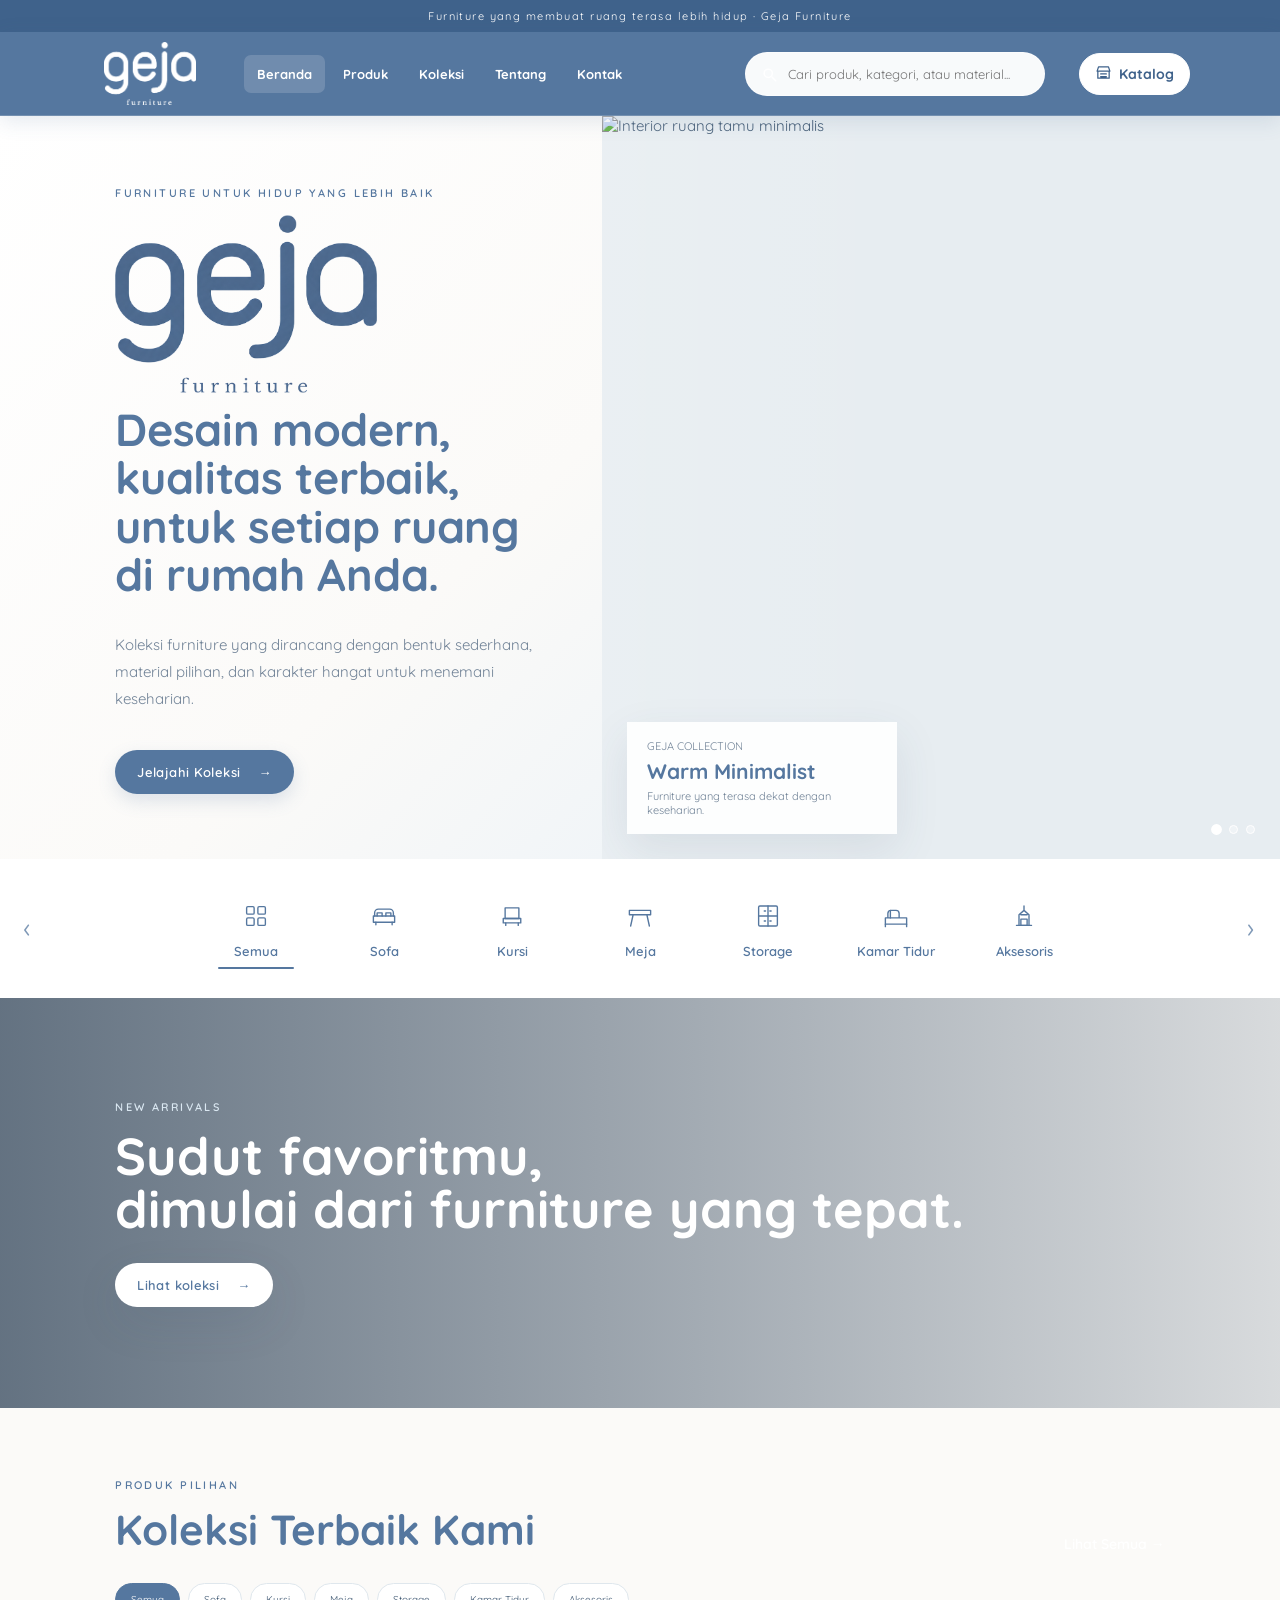
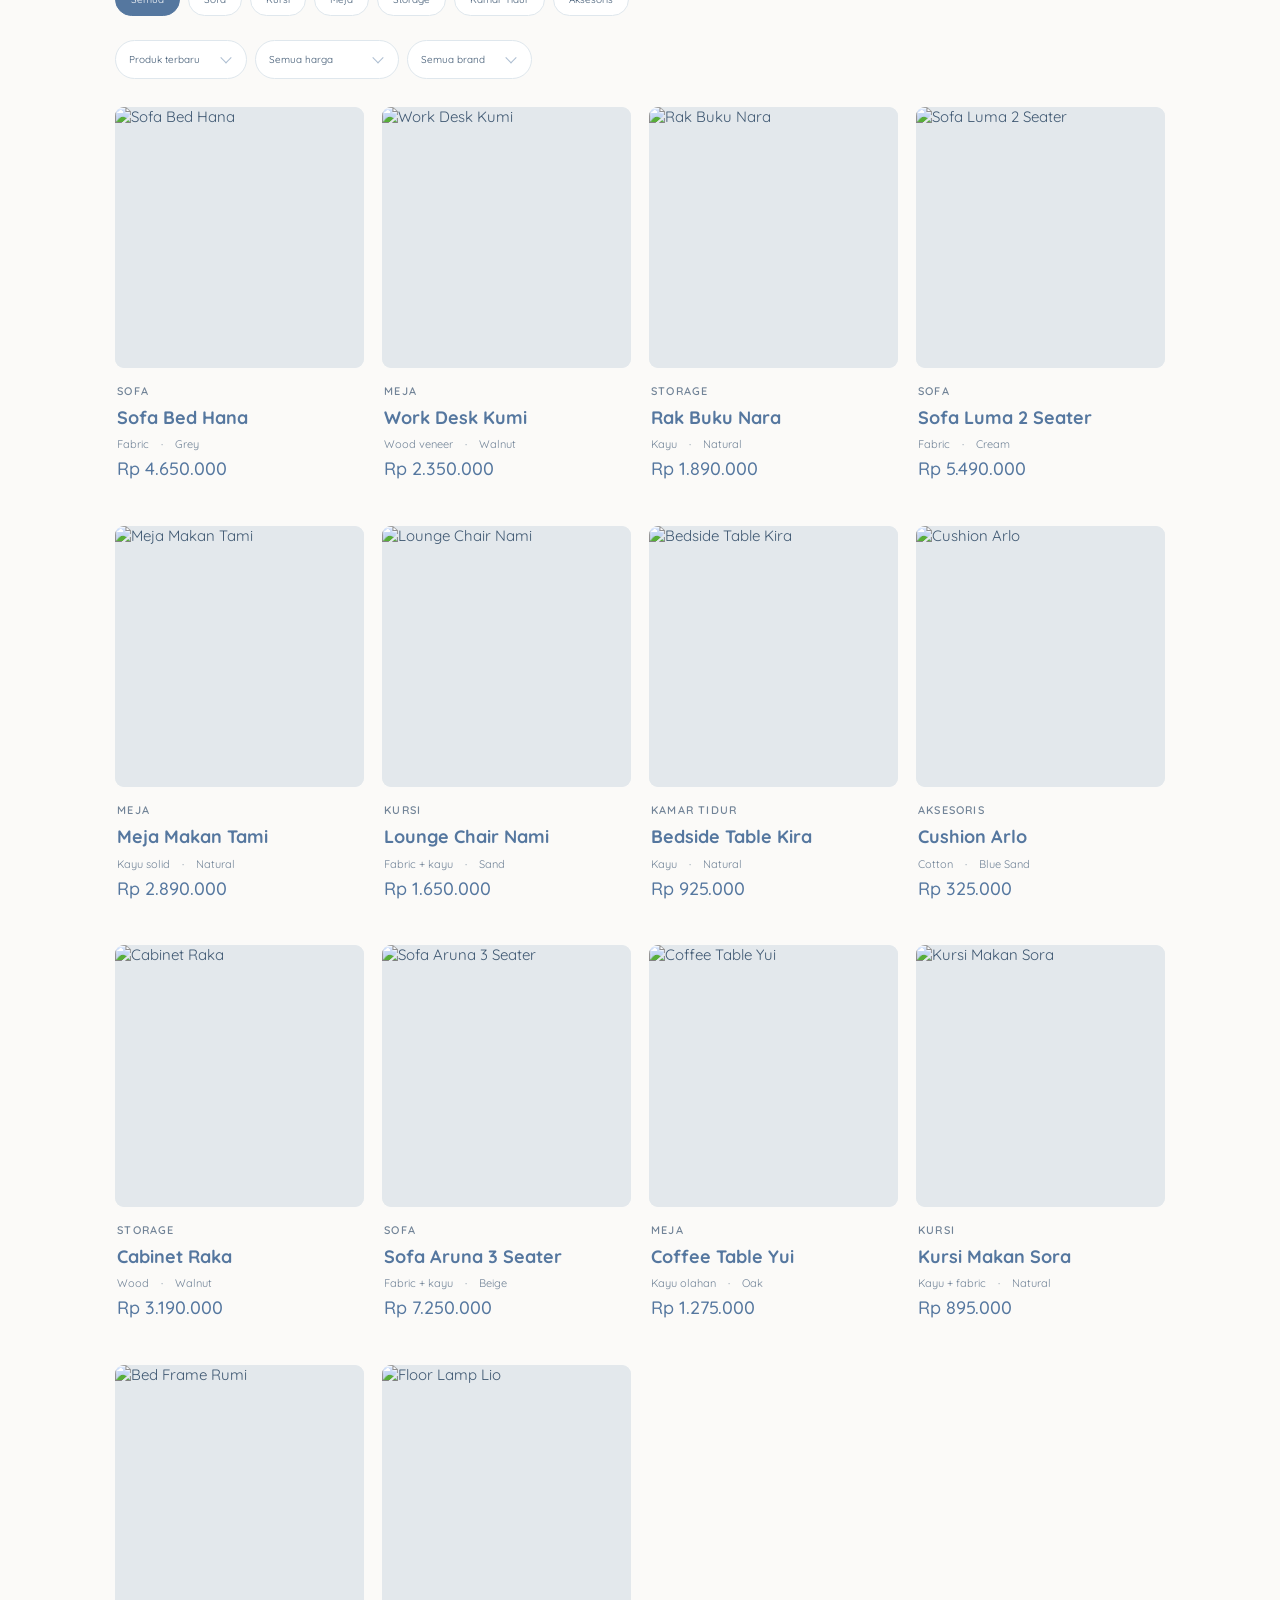
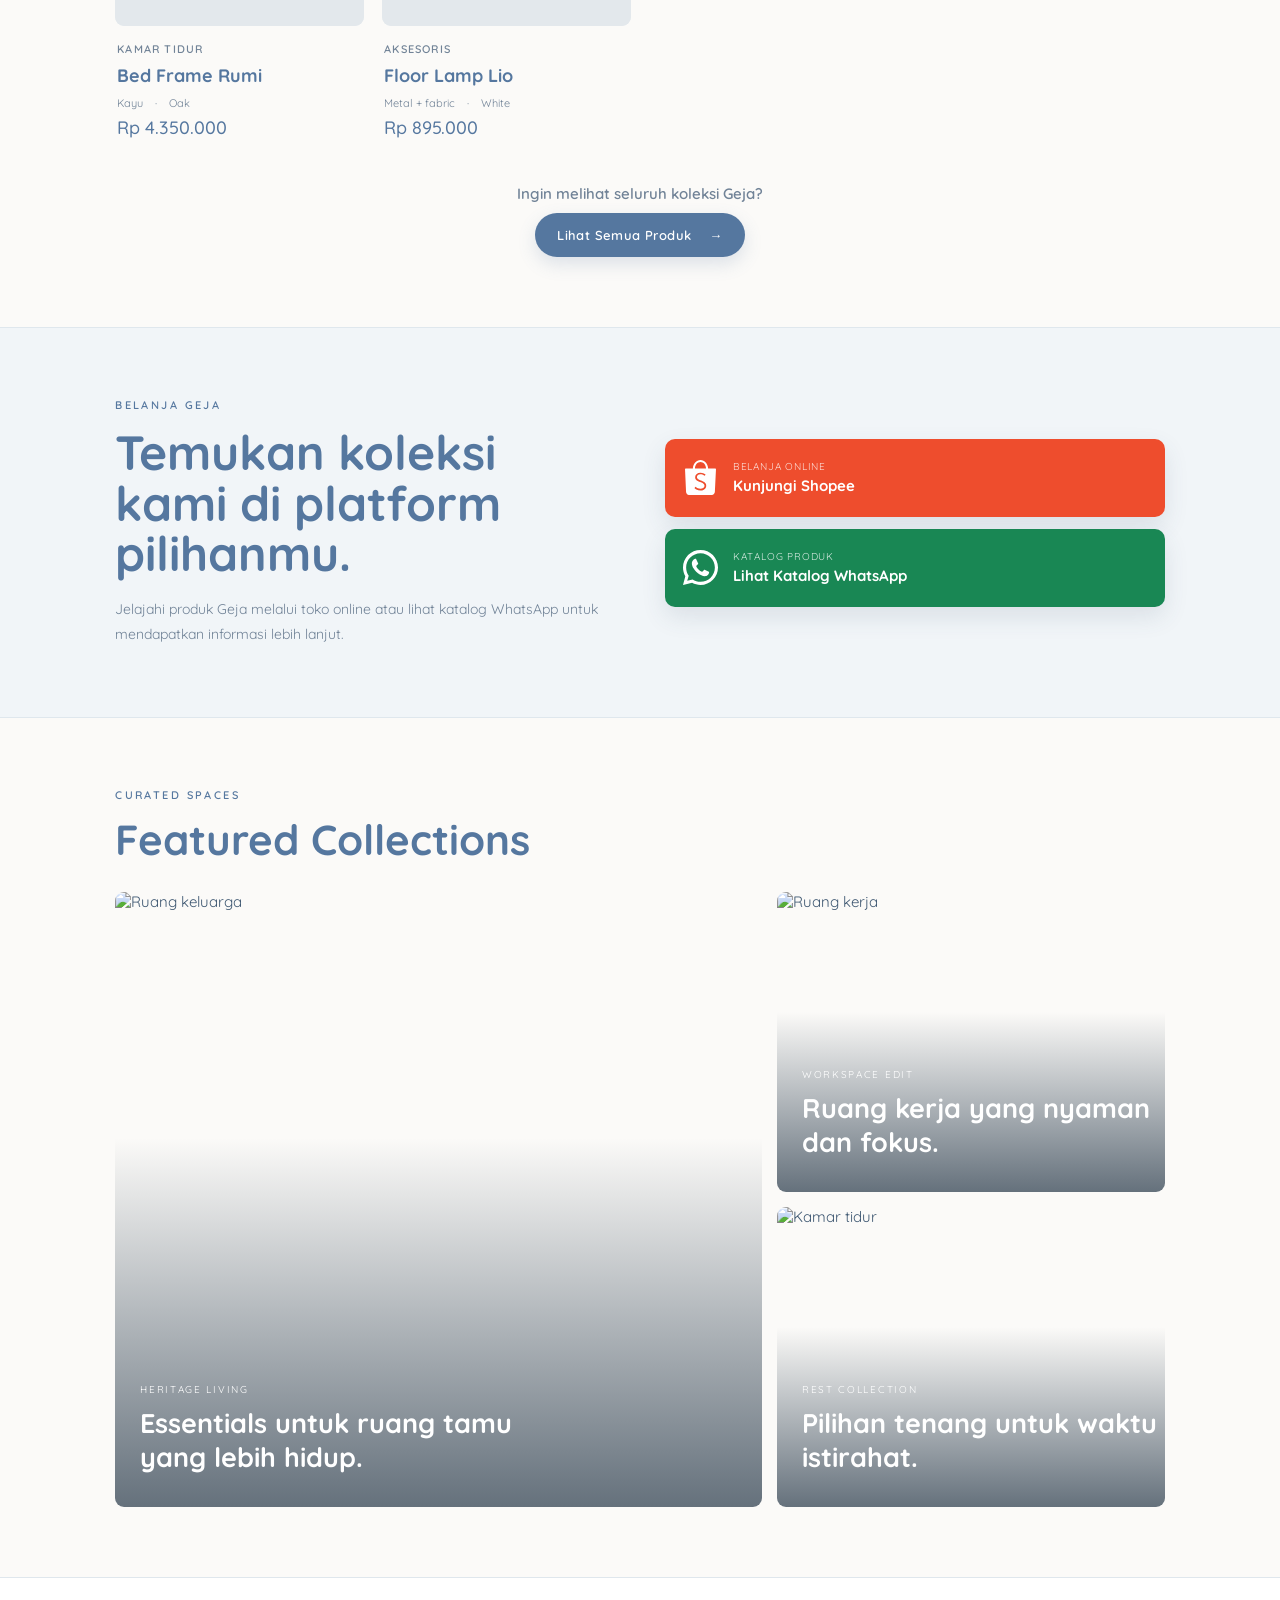
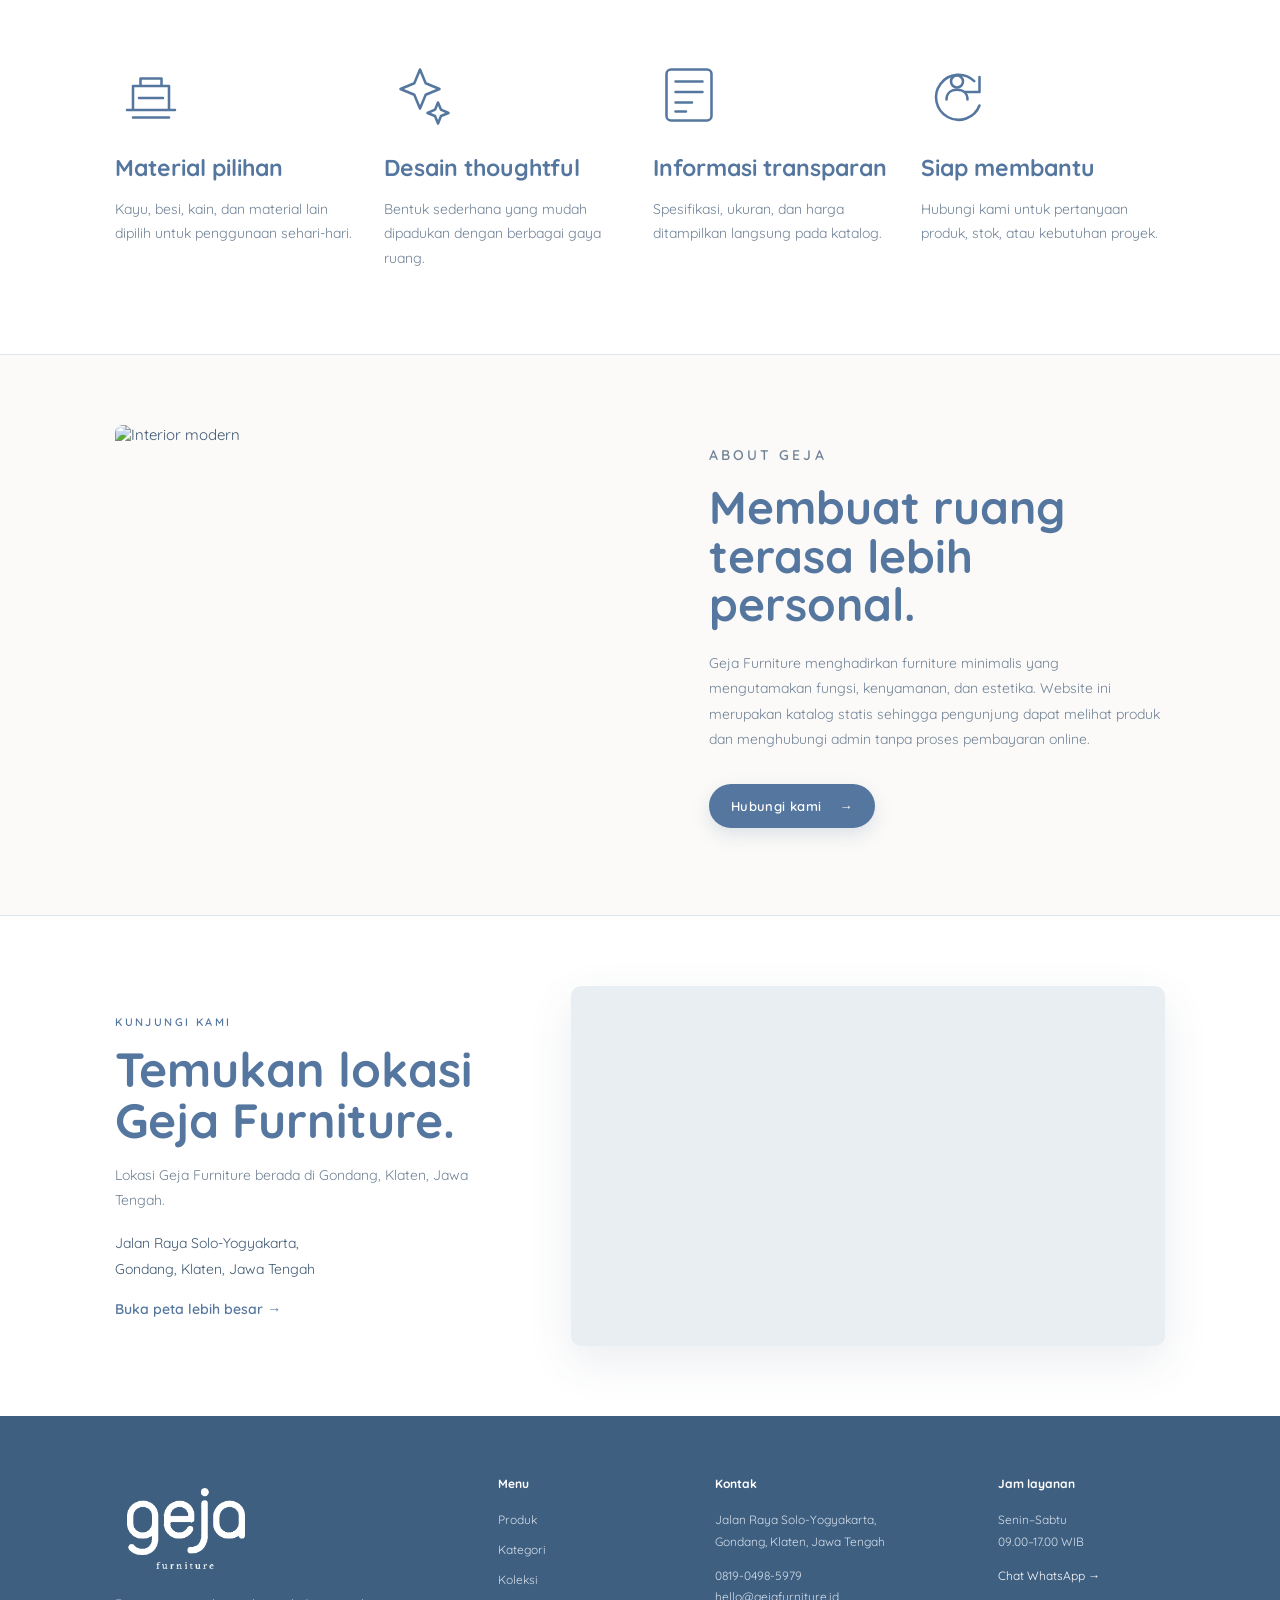
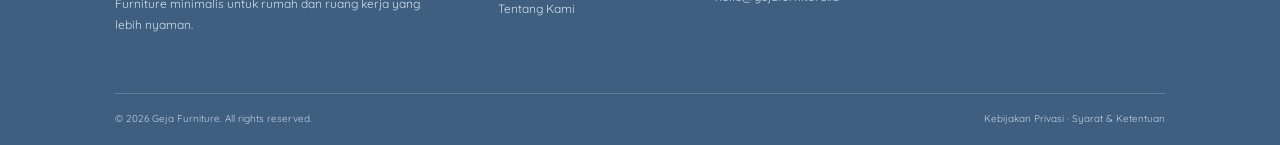
==== index.html @ 43e18b2a "tulisan hero card berubah sesuai carousal hero image" ====
﻿<!DOCTYPE html>
<html lang="id">
<head>
  <meta charset="UTF-8">
  <meta name="viewport" content="width=device-width, initial-scale=1.0">
  <title>Geja Furniture | Furniture Minimalis untuk Rumah & Ruang Kerja</title>
  <meta name="description" content="Geja Furniture menghadirkan koleksi furniture minimalis untuk rumah, apartemen, ruang kerja, dan interior. Temukan sofa, kursi, meja, storage, kamar tidur, dan aksesoris dengan desain fungsional dan nyaman.">
  <meta name="keywords" content="Geja Furniture, furniture minimalis, furniture rumah, sofa minimalis, kursi minimalis, meja minimalis, furniture ruang kerja, furniture kamar tidur, storage, aksesoris rumah, katalog furniture">
  <meta name="author" content="Geja Furniture">
  <meta name="robots" content="index, follow, max-image-preview:large, max-snippet:-1, max-video-preview:-1">
  <meta name="googlebot" content="index, follow">
  <meta name="theme-color" content="#55779f">
  <meta name="application-name" content="Geja Furniture">
  <meta name="apple-mobile-web-app-title" content="Geja Furniture">
  <meta property="og:locale" content="id_ID">
  <meta property="og:site_name" content="Geja Furniture">
  <meta property="og:title" content="Geja Furniture | Furniture Minimalis untuk Rumah & Ruang Kerja">
  <meta property="og:description" content="Temukan koleksi furniture minimalis Geja untuk rumah, apartemen, ruang kerja, dan kebutuhan interior.">
  <meta property="og:type" content="website">
  <meta property="og:image" content="geja-logo.png">
  <meta property="og:image:alt" content="Logo Geja Furniture">
  <meta name="twitter:card" content="summary">
  <meta name="twitter:title" content="Geja Furniture | Furniture Minimalis">
  <meta name="twitter:description" content="Katalog furniture minimalis Geja untuk ruang yang nyaman dan personal.">
  <meta name="twitter:image" content="geja-logo.png">
  <link rel="icon" type="image/png" href="favicon.png">
  <link rel="preconnect" href="https://fonts.googleapis.com">
  <link rel="preconnect" href="https://fonts.gstatic.com" crossorigin>
  <link href="https://fonts.googleapis.com/css2?family=Quicksand:wght@400;500;600;700;800&display=swap" rel="stylesheet">
  <link rel="stylesheet" href="style.css">

  <script type="application/ld+json">
  {
    "@context": "https://schema.org",
    "@graph": [
      {
        "@type": "Organization",
        "name": "Geja Furniture",
        "logo": "geja-logo.png",
        "description": "Geja Furniture menghadirkan furniture minimalis untuk rumah, ruang kerja, dan kebutuhan interior."
      },
      {
        "@type": "WebSite",
        "name": "Geja Furniture",
        "description": "Katalog furniture minimalis Geja untuk rumah, apartemen, ruang kerja, dan kebutuhan interior."
      }
    ]
  }
  </script>
</head>
<body>
  <div class="topbar">Furniture yang membuat ruang terasa lebih hidup · Geja Furniture</div>

  <header class="header">
    <a class="logo" href="#home" aria-label="Geja Furniture"><img src="geja-logo.png" alt="Geja Furniture"></a>
    <nav id="nav" aria-label="Navigasi utama">
      <a class="nav-active" href="#home">Beranda</a><a href="#produk">Produk</a><a href="#koleksi">Koleksi</a><a href="#tentang">Tentang</a><a href="#kontak">Kontak</a>
    </nav>
    <form class="header-search" id="headerSearchForm" role="search"><span class="sr-only"><label for="headerSearch">Cari produk</label></span><button class="search-icon" type="submit" aria-label="Cari"><svg viewBox="0 0 24 24" aria-hidden="true"><circle cx="11" cy="11" r="5.5"></circle><path d="M16 16L21 21"></path></svg></button><input id="headerSearch" type="search" placeholder="Cari produk, kategori, atau material..." autocomplete="off"></form>
    <a class="header-product-btn" href="katalog.html" aria-label="Lihat semua produk"><span aria-hidden="true"><svg class="catalog-icon" viewBox="0 0 24 24"><path d="M4 10h16v10H4zM3 10l2-6h14l2 6M8 14h8M8 18h8"/></svg></span><span>Katalog</span></a>
    <button class="menu-btn" id="menuBtn" aria-label="Buka menu" aria-controls="nav" aria-expanded="false">☰</button>
  </header>

  <main id="home">
    <section class="hero">
      <div class="hero-copy">
        <p class="eyebrow">FURNITURE UNTUK HIDUP YANG LEBIH BAIK</p>
        <div class="hero-brand"><img src="geja-logo.png" alt="Geja Furniture"></div>
        <h1>Desain modern, kualitas terbaik, untuk setiap ruang di rumah Anda.</h1>
        <p class="hero-text">Koleksi furniture yang dirancang dengan bentuk sederhana, material pilihan, dan karakter hangat untuk menemani keseharian.</p>
        <div class="hero-actions"><a class="btn primary" href="#produk">Jelajahi Koleksi <span>→</span></a></div>
      </div>
      <div class="hero-image" id="heroCarousel" aria-label="Galeri inspirasi interior">
        <div class="hero-slides">
          <img class="hero-slide active" src="https://images.unsplash.com/photo-1600210492486-724fe5c67fb0?auto=format&fit=crop&w=1400&q=85" alt="Interior ruang tamu minimalis" data-card-label="GEJA COLLECTION" data-card-title="Warm Minimalist" data-card-description="Furniture yang terasa dekat dengan keseharian." fetchpriority="high">
          <img class="hero-slide" src="https://images.unsplash.com/photo-1616486338812-3dadae4b4ace?auto=format&fit=crop&w=1400&q=85" alt="Ruang keluarga dengan furniture hangat" data-card-label="LIVING COLLECTION" data-card-title="Ruang Keluarga Hangat" data-card-description="Pilihan furniture untuk berkumpul dan menikmati waktu bersama." loading="lazy">
          <img class="hero-slide" src="https://images.unsplash.com/photo-1497366754035-f200968a6e72?auto=format&fit=crop&w=1400&q=85" alt="Ruang kerja modern dan nyaman" data-card-label="WORKSPACE COLLECTION" data-card-title="Ruang Kerja Nyaman" data-card-description="Desain fungsional untuk menemani fokus dan produktivitas." loading="lazy">
        </div>
        <div class="hero-card"><small class="hero-card-label">GEJA COLLECTION</small><strong class="hero-card-title">Warm Minimalist</strong><span class="hero-card-description">Furniture yang terasa dekat dengan keseharian.</span></div>
        <div class="hero-dots" role="tablist" aria-label="Pilih gambar hero">
          <button class="hero-dot active" type="button" role="tab" aria-label="Gambar 1" aria-selected="true"></button>
          <button class="hero-dot" type="button" role="tab" aria-label="Gambar 2" aria-selected="false"></button>
          <button class="hero-dot" type="button" role="tab" aria-label="Gambar 3" aria-selected="false"></button>
        </div>
      </div>
    </section>  

    <section class="categories section" id="kategori">
      <div class="category-slider" aria-label="Kategori produk">
        <button class="slider-arrow" id="catPrev" type="button" aria-label="Kategori sebelumnya">‹</button>
        <div class="category-track" id="categoryTrack">
          <button class="category-card active" data-filter="Semua" type="button"><span class="category-icon all-icon"><svg viewBox="0 0 48 48" aria-hidden="true"><rect x="9" y="9" width="12" height="12" rx="2"/><rect x="27" y="9" width="12" height="12" rx="2"/><rect x="9" y="27" width="12" height="12" rx="2"/><rect x="27" y="27" width="12" height="12" rx="2"/></svg></span><span>Semua</span></button>
          <button class="category-card" data-filter="Sofa" type="button"><span class="category-icon"><svg viewBox="0 0 48 48" aria-hidden="true"><path d="M9 24v-5a6 6 0 0 1 6-6h18a6 6 0 0 1 6 6v5"/><path d="M7 24h34v10H7z"/><path d="M11 34v4M37 34v4M13 24v-5h8v5M27 24v-5h8v5"/></svg></span><span>Sofa</span></button>
          <button class="category-card" data-filter="Kursi" type="button"><span class="category-icon"><svg viewBox="0 0 48 48" aria-hidden="true"><path d="M13 11h22v17H13z"/><path d="M10 28h28v7H10z"/><path d="M14 35v4M34 35v4"/></svg></span><span>Kursi</span></button>
          <button class="category-card" data-filter="Meja" type="button"><span class="category-icon"><svg viewBox="0 0 48 48" aria-hidden="true"><path d="M7 15h34v7H7zM13 22l-4 18M35 22l4 18"/></svg></span><span>Meja</span></button>
          <button class="category-card" data-filter="Storage" type="button"><span class="category-icon"><svg viewBox="0 0 48 48" aria-hidden="true"><rect x="9" y="8" width="30" height="32" rx="2"/><path d="M24 8v32M9 24h30M18 16h2M27 16h2M18 32h2M27 32h2"/></svg></span><span>Storage</span></button>
          <button class="category-card" data-filter="Kamar Tidur" type="button"><span class="category-icon"><svg viewBox="0 0 48 48" aria-hidden="true"><path d="M7 27h34v10H7zM11 27v-7a5 5 0 0 1 5-5h8a5 5 0 0 1 5 5v7"/><path d="M15 15v12M7 37v4M41 37v4"/></svg></span><span>Kamar Tidur</span></button>
          <button class="category-card" data-filter="Aksesoris" type="button"><span class="category-icon"><svg viewBox="0 0 48 48" aria-hidden="true"><path d="M12 39h24M16 39V22l8-7 8 7v17M19 22h10M24 8v7"/><path d="M19 29h10v10H19z"/></svg></span><span>Aksesoris</span></button>
        </div>
        <button class="slider-arrow" id="catNext" type="button" aria-label="Kategori berikutnya">›</button>
      </div>
    </section>

    <section class="banner"><div><p class="eyebrow">NEW ARRIVALS</p><h2>Sudut favoritmu,<br>dimulai dari furniture yang tepat.</h2><a class="btn light" href="#produk">Lihat koleksi <span>→</span></a></div></section>

    <section class="products section" id="produk">
      <div class="section-head product-head"><div><p class="eyebrow">PRODUK PILIHAN</p><h2>Koleksi Terbaik Kami</h2></div><a href="katalog.html" class="text-link" id="showAll">Lihat Semua →</a></div>
      <div class="filters" role="group" aria-label="Filter kategori"><button class="filter active" data-filter="Semua">Semua</button><button class="filter" data-filter="Sofa">Sofa</button><button class="filter" data-filter="Kursi">Kursi</button><button class="filter" data-filter="Meja">Meja</button><button class="filter" data-filter="Storage">Storage</button><button class="filter" data-filter="Kamar Tidur">Kamar Tidur</button><button class="filter" data-filter="Aksesoris">Aksesoris</button></div>
      <div class="toolbar">
        <div class="selects"><label><span class="sr-only">Urutkan</span><select id="sort"><option value="latest" selected>Produk terbaru</option><option value="price-low">Harga terendah</option><option value="price-high">Harga tertinggi</option><option value="name">Nama A–Z</option></select></label><label><span class="sr-only">Rentang harga</span><select id="priceRange"><option value="all">Semua harga</option><option value="under2">Di bawah Rp2 juta</option><option value="2to5">Rp2–5 juta</option><option value="over5">Di atas Rp5 juta</option></select></label><label><span class="sr-only">Brand</span><select id="brandFilter"><option value="all">Semua brand</option><option value="Geja Furniture">Geja Furniture</option></select></label></div>
      </div>
      <div class="product-grid" id="productGrid"></div>
      <div class="empty-state" id="emptyState" hidden><h3>Produk tidak ditemukan</h3><p>Coba ubah kata pencarian atau filter yang digunakan.</p><button class="btn outline" id="clearFilters" type="button">Reset filter</button></div>
      <div class="catalog-cta"><p>Ingin melihat seluruh koleksi Geja?</p><a class="btn primary" href="katalog.html">Lihat Semua Produk <span>→</span></a></div>
    </section>

    <section class="shopping section" id="belanja" aria-labelledby="shoppingTitle">
      <div class="shopping-inner">
        <div>
          <p class="eyebrow">BELANJA GEJA</p>
          <h2 id="shoppingTitle">Temukan koleksi kami di platform pilihanmu.</h2>
          <p class="shopping-text">Jelajahi produk Geja melalui toko online atau lihat katalog WhatsApp untuk mendapatkan informasi lebih lanjut.</p>
        </div>
        <div class="shopping-actions">
          <a class="shopping-button shopee-button" href="https://s.shopee.co.id/AUuCgWMlTs" target="_blank" rel="noopener noreferrer">
            <img class="shopping-icon" src="Shopee%20Icon.svg" alt="">
            <span><small>Belanja online</small><strong>Kunjungi Shopee</strong></span>
          </a>
          <a class="shopping-button whatsapp-button" href="https://wa.me/c/6281904985979" target="_blank" rel="noopener noreferrer">
            <img class="shopping-icon" src="WhatsApp%20Logo.svg" alt="">
            <span><small>Katalog produk</small><strong>Lihat Katalog WhatsApp</strong></span>
          </a>
        </div>
      </div>
    </section>

    <section class="collections section" id="koleksi"><div class="section-head"><div><p class="eyebrow">CURATED SPACES</p><h2>Featured Collections</h2></div></div><div class="collection-grid">
      <article class="collection large"><img src="https://images.unsplash.com/photo-1616486338812-3dadae4b4ace?auto=format&fit=crop&w=1200&q=85" alt="Ruang keluarga" loading="lazy"><div><p>HERITAGE LIVING</p><h3>Essentials untuk ruang tamu yang lebih hidup.</h3></div></article>
      <article class="collection"><img src="https://images.unsplash.com/photo-1497366754035-f200968a6e72?auto=format&fit=crop&w=900&q=85" alt="Ruang kerja" loading="lazy"><div><p>WORKSPACE EDIT</p><h3>Ruang kerja yang nyaman dan fokus.</h3></div></article>
      <article class="collection"><img src="https://images.unsplash.com/photo-1618221195710-dd6b41faaea6?auto=format&fit=crop&w=900&q=85" alt="Kamar tidur" loading="lazy"><div><p>REST COLLECTION</p><h3>Pilihan tenang untuk waktu istirahat.</h3></div></article>
    </div></section>

    <section class="benefits section" aria-label="Keunggulan Geja Furniture">
      <div class="benefit">
        <div class="benefit-icon" aria-hidden="true"><svg viewBox="0 0 48 48" fill="none"><path d="M8 34h32M12 34V18h24v16M17 18v-5h14v5M16 26h16"/><path d="M12 39h24"/></svg></div>
        <h3>Material pilihan</h3><p>Kayu, besi, kain, dan material lain dipilih untuk penggunaan sehari-hari.</p>
      </div>
      <div class="benefit">
        <div class="benefit-icon" aria-hidden="true"><svg viewBox="0 0 48 48" fill="none"><path d="M24 7l3.8 9.2L37 20l-9.2 3.8L24 33l-3.8-9.2L11 20l9.2-3.8L24 7Z"/><path d="M36 29l2 4.8L43 36l-5 2-2 5-2-5-5-2 5-2.2L36 29Z"/></svg></div>
        <h3>Desain thoughtful</h3><p>Bentuk sederhana yang mudah dipadukan dengan berbagai gaya ruang.</p>
      </div>
      <div class="benefit">
        <div class="benefit-icon" aria-hidden="true"><svg viewBox="0 0 48 48" fill="none"><rect x="9" y="7" width="30" height="34" rx="3"/><path d="M15 15h18M15 22h18M15 29h11M15 35h7"/></svg></div>
        <h3>Informasi transparan</h3><p>Spesifikasi, ukuran, dan harga ditampilkan langsung pada katalog.</p>
      </div>
      <div class="benefit">
        <div class="benefit-icon" aria-hidden="true"><svg viewBox="0 0 48 48" fill="none"><path d="M39 31a15 15 0 1 1-3.5-16.2"/><path d="M39 12v10H29"/><path d="M17 27c0-4 2.7-6.5 7-6.5s7 2.5 7 6.5"/><circle cx="24" cy="15" r="4"/></svg></div>
        <h3>Siap membantu</h3><p>Hubungi kami untuk pertanyaan produk, stok, atau kebutuhan proyek.</p>
      </div>
    </section>

    <section class="about section" id="tentang"><div class="about-image"><img src="https://images.unsplash.com/photo-1618220179428-22790b461013?auto=format&fit=crop&w=1200&q=85" alt="Interior modern" loading="lazy"></div><div class="about-copy"><p class="eyebrow">ABOUT GEJA</p><h2>Membuat ruang terasa lebih personal.</h2><p>Geja Furniture menghadirkan furniture minimalis yang mengutamakan fungsi, kenyamanan, dan estetika. Website ini merupakan katalog statis sehingga pengunjung dapat melihat produk dan menghubungi admin tanpa proses pembayaran online.</p><a class="btn primary" href="#kontak">Hubungi kami <span>→</span></a></div></section>

    <section class="location section" id="lokasi" aria-labelledby="locationTitle">
      <div class="location-inner">
        <div class="location-copy">
          <p class="eyebrow">KUNJUNGI KAMI</p>
          <h2 id="locationTitle">Temukan lokasi Geja Furniture.</h2>
          <p>Lokasi Geja Furniture berada di Gondang, Klaten, Jawa Tengah.</p>
          <address>Jalan Raya Solo-Yogyakarta,<br>Gondang, Klaten, Jawa Tengah</address>
          <a class="text-link" href="https://www.google.com/maps/search/?api=1&query=Jalan%20Raya%20Solo-Yogyakarta%2C%20Gondang%2C%20Klaten%2C%20Jawa%20Tengah" target="_blank" rel="noopener noreferrer">Buka peta lebih besar →</a>
        </div>
        <div class="location-map">
          <iframe title="Peta lokasi Geja Furniture" src="https://www.google.com/maps?q=Jalan%20Raya%20Solo-Yogyakarta%2C%20Gondang%2C%20Klaten%2C%20Jawa%20Tengah&output=embed" loading="lazy"></iframe>
        </div>
      </div>
    </section>
  </main>

  <footer id="kontak"><div class="footer-main"><div><a class="logo footer-logo" href="#home"><img src="geja-logo.png" alt="Geja Furniture"></a><p>Furniture minimalis untuk rumah dan ruang kerja yang lebih nyaman.</p></div><div><h4>Menu</h4><a href="#produk">Produk</a><a href="#kategori">Kategori</a><a href="#koleksi">Koleksi</a><a href="#tentang">Tentang Kami</a></div><div><h4>Kontak</h4><p>Jalan Raya Solo-Yogyakarta,<br>Gondang, Klaten, Jawa Tengah</p><p>0819-0498-5979<br>hello@gejafurniture.id</p></div><div><h4>Jam layanan</h4><p>Senin–Sabtu<br>09.00–17.00 WIB</p><a class="wa" href="https://wa.me/6281904985979" target="_blank" rel="noopener noreferrer">Chat WhatsApp →</a></div></div><div class="footer-bottom"><span>© <span id="year">2026</span> Geja Furniture. All rights reserved.</span><span>Kebijakan Privasi · Syarat & Ketentuan</span></div></footer>

  <div class="modal" id="modal" role="dialog" aria-modal="true" aria-labelledby="modalName" aria-hidden="true"><div class="modal-box"><button class="modal-share" id="modalShare" type="button" aria-label="Bagikan produk" title="Bagikan produk"><svg viewBox="0 0 24 24" aria-hidden="true"><circle cx="18" cy="5" r="2.5"></circle><circle cx="6" cy="12" r="2.5"></circle><circle cx="18" cy="19" r="2.5"></circle><path d="m8.2 10.8 7.6-4.6M8.2 13.2l7.6 4.6"></path></svg></button><button class="modal-close" id="modalClose" type="button" aria-label="Tutup detail">×</button><img id="modalImg" src="" alt=""><div class="modal-info"><p class="eyebrow" id="modalCategory"></p><h2 id="modalName"></h2><div class="modal-price-row"><strong id="modalPrice"></strong></div><p id="modalDesc"></p><div class="spec" id="modalSpec"></div><div class="modal-actions"><a class="btn shopee-modal-button" id="modalShopee" target="_blank" rel="noopener noreferrer"><img class="modal-action-icon" src="Shopee%20Icon.svg" alt="">Beli via Shopee</a><a class="btn primary whatsapp-modal-button" style="background: #198754;" id="modalContact" target="_blank" rel="noopener noreferrer"><img class="modal-action-icon" src="WhatsApp%20Logo.svg" alt="">Tanya via WhatsApp</a></div></div></div></div>

  <script src="script.js"></script>
</body>
</html>
---- style.css ----
:root{--blue:#55779f;--blue-dark:#3f628b;--blue-soft:#eaf0f5;--blue-pale:#f3f6f8;--ink:#40556d;--muted:#8190a0;--paper:#fbfaf8;--white:#fff;--line:#e4e9ed;--warm:#f3eee7;--success:#567765;--shadow:0 16px 45px rgba(57,83,108,.10)}
*{box-sizing:border-box}html{scroll-behavior:smooth;scroll-padding-top:90px}body{margin:0;color:var(--ink);background:var(--paper);font-family:"Quicksand",sans-serif}body.modal-open{overflow:hidden}.sr-only{position:absolute;width:1px;height:1px;padding:0;margin:-1px;overflow:hidden;clip:rect(0,0,0,0);white-space:nowrap;border:0}
.topbar{background:var(--blue);color:#fff;text-align:center;font-size:10px;padding:8px 20px;letter-spacing:.13em}.header{height:82px;background:rgba(255,255,255,.94);backdrop-filter:blur(15px);display:flex;align-items:center;gap:34px;padding:0 7vw;position:sticky;top:0;z-index:20;border-bottom:1px solid var(--line);box-sizing:border-box}.logo{display:flex;align-items:center;text-decoration:none;flex:none;padding:12px 12px;border-radius:10px;line-height:0;align-self:center}.logo img{width:92px;height:auto;display:block;object-fit:contain;margin:0}.header nav{display:flex;gap:31px;flex:1;align-items:center}.header nav a,.text-link{font-size:13px;color:var(--ink);text-decoration:none;position:relative}.header nav a:after{content:"";position:absolute;left:0;right:0;bottom:-10px;height:2px;background:var(--blue);transform:scaleX(0);transform-origin:left;transition:.25s}.header nav a:hover:after,.header nav a.nav-active:after{transform:scaleX(1)}.header-search{width:min(300px,25vw);position:relative}.header-search input{width:100%;border:0;background:var(--blue-pale);border-radius:24px;padding:12px 16px 12px 42px;outline:none;font:inherit;font-size:11px;color:var(--ink)}.header-search input:focus{box-shadow:0 0 0 2px rgba(85,119,159,.18)}.search-icon{position:absolute;left:15px;top:50%;transform:translateY(-50%);width:18px;height:18px;display:flex;align-items:center;justify-content:center;color:var(--blue);z-index:1;background:transparent;border:0;padding:0;cursor:pointer}.search-icon svg,.search-box svg{width:18px;height:18px;stroke:currentColor;fill:none;stroke-width:2;stroke-linecap:round;stroke-linejoin:round}.header-icon{color:var(--blue);font-size:22px;text-decoration:none;line-height:1}.menu-btn{display:none;background:none;border:0;font-size:24px;color:var(--blue);cursor:pointer}
.hero{display:grid;grid-template-columns:47% 53%;min-height:590px;background:var(--white)}.hero-copy{padding:70px 5vw 65px 9vw;display:flex;flex-direction:column;justify-content:center;background:linear-gradient(135deg,#fff 0%,#fbfaf8 68%,#f1f5f8 100%)}.eyebrow{font-size:10px;letter-spacing:.25em;font-weight:600;color:var(--blue);margin:0 0 15px}.hero-brand{margin:0 0 12px}.hero-brand img{width:min(270px,62%);height:auto;display:block}.hero h1{font-family:"Quicksand",sans-serif;font-size:clamp(31px,3.3vw,51px);font-weight:600;line-height:1.02;margin:0 0 18px;letter-spacing:-.5px;color:var(--blue)}.hero h1 em{font-style:normal;color:#74879a}.hero-text{color:var(--muted);line-height:1.85;max-width:500px;font-size:13px}.hero-actions{display:flex;align-items:center;gap:25px;margin-top:23px}.btn{display:inline-flex;align-items:center;justify-content:center;gap:18px;padding:13px 21px;text-decoration:none;font-size:11px;font-weight:600;letter-spacing:.03em;border:0;cursor:pointer;font-family:inherit;border-radius:25px;transition:.2s}.btn.primary{background:var(--blue);color:#fff;box-shadow:0 7px 18px rgba(85,119,159,.18)}.btn.light{background:#fff;color:var(--blue);box-shadow:var(--shadow)}.btn.outline{border:1px solid var(--blue);background:transparent;color:var(--blue)}.btn:hover{transform:translateY(-2px)}.text-link:hover{color:var(--blue)}.hero-image{position:relative;min-height:590px;background:#e7edf1;overflow:hidden}.hero-image>img{width:100%;height:100%;object-fit:cover;display:block}.hero-image:after{content:"";position:absolute;inset:0;background:linear-gradient(90deg,rgba(255,255,255,.12),transparent 45%)}.hero-card{position:absolute;bottom:25px;left:25px;background:rgba(255,255,255,.93);padding:17px 20px;max-width:270px;box-shadow:var(--shadow);z-index:2}.hero-card small,.hero-card span{display:block;color:var(--muted);font-size:9px}.hero-card strong{display:block;margin:5px 0;font-family:"Quicksand",sans-serif;font-size:23px;color:var(--blue)}
.section{padding:70px 9vw}.section-head{display:flex;align-items:end;justify-content:space-between;margin-bottom:30px}.section-head h2{font-family:"Quicksand",sans-serif;font-size:44px;font-weight:600;line-height:1;margin:0;color:var(--blue)}
.categories{padding:18px 0 22px;background:#fff}.category-slider{display:grid;grid-template-columns:30px minmax(0,1fr) 30px;align-items:center;gap:2px;max-width:1260px;margin:auto}.category-track{display:flex;gap:3px;overflow-x:auto;scroll-behavior:smooth;scrollbar-width:none;padding:3px 0}.category-track::-webkit-scrollbar{display:none}.category-card{min-width:108px;flex:0 0 108px;border:0;background:transparent;color:var(--blue);padding:8px 5px 7px;border-radius:10px;cursor:pointer;text-align:center;font:inherit;position:relative;transition:.2s}.category-card:hover{background:var(--blue-pale)}.category-card.active{background:transparent}.category-card.active:after{content:"";position:absolute;left:24px;right:24px;bottom:0;height:2px;border-radius:2px;background:var(--blue)}.category-card>span:last-child{display:block;font-size:11px;font-weight:500;line-height:1.15;margin-top:5px;white-space:nowrap}.category-icon{width:38px;height:38px;display:flex;align-items:center;justify-content:center;margin:auto;background:transparent;border:0;box-shadow:none}.category-card.active .category-icon{background:transparent;border-color:transparent}.category-icon svg{width:25px;height:25px;fill:none;stroke:currentColor;stroke-width:1.8;stroke-linecap:round;stroke-linejoin:round}.all-icon svg rect{fill:none}.slider-arrow{width:28px;height:28px;border:0;background:transparent;color:var(--blue);font-size:25px;line-height:1;cursor:pointer;padding:0;opacity:.75}.slider-arrow:hover{opacity:1;background:var(--blue-pale);border-radius:50%}
.banner{min-height:410px;background:linear-gradient(90deg,rgba(57,76,96,.78),rgba(57,76,96,.18)),url("https://images.unsplash.com/photo-1618220179428-22790b461013?auto=format&fit=crop&w=1800&q=85") center/cover;display:flex;align-items:center;padding:60px 9vw;color:#fff}.banner .eyebrow{color:#dbe8f2}.banner h2{font-family:"Quicksand",sans-serif;font-size:55px;font-weight:600;line-height:.98;margin:0 0 28px}.filters{display:flex;gap:8px;flex-wrap:wrap;justify-content:flex-end;margin-bottom:24px}.filter{border:1px solid var(--line);background:#fff;border-radius:22px;padding:9px 15px;cursor:pointer;font:inherit;font-size:10px;color:var(--ink);transition:.2s}.filter.active,.filter:hover{background:var(--blue);color:#fff;border-color:var(--blue)}.toolbar{display:grid;grid-template-columns:minmax(240px,1fr) auto auto;gap:12px;align-items:center;margin-bottom:28px}.search-box{position:relative;display:block;max-width:520px}.search-box input{width:100%;padding:13px 42px 13px 16px;border:1px solid var(--line);border-radius:25px;background:#fff;font:inherit;font-size:11px;color:var(--ink);outline:none}.search-box input:focus,select:focus{border-color:var(--blue);box-shadow:0 0 0 2px rgba(85,119,159,.12)}.search-box>svg{position:absolute;right:15px;top:50%;transform:translateY(-50%);width:18px;height:18px;color:var(--blue);stroke:currentColor;fill:none;stroke-width:2;stroke-linecap:round;stroke-linejoin:round}.selects{display:flex;gap:8px}.selects select{padding:12px 32px 12px 13px;border:1px solid var(--line);border-radius:23px;background:#fff;font:inherit;font-size:10px;color:var(--ink);cursor:pointer}.result-count{font-size:10px;color:var(--muted);white-space:nowrap;text-align:right}.product-grid{display:grid;grid-template-columns:repeat(4,1fr);gap:34px 18px}.product{cursor:pointer;outline:none}.product:focus-visible{box-shadow:0 0 0 3px rgba(85,119,159,.28)}.product-image{position:relative;background:#edf1f3;overflow:hidden;border-radius:9px}.product-image img{width:100%;aspect-ratio:1/1.05;display:block;object-fit:cover;transition:.5s}.product-image img.img-error{background:#e3e8ec}.product:hover img{transform:scale(1.035)}.badge,.status{position:absolute;top:11px;padding:6px 10px;font-size:8px;letter-spacing:.08em;background:rgba(255,255,255,.94);border-radius:14px}.badge{left:11px;color:var(--blue)}.status{right:11px;color:var(--success);text-transform:uppercase}.status.pre-order{color:var(--blue-dark)}.quick-view{position:absolute;bottom:11px;right:11px;border:0;background:var(--blue);color:#fff;border-radius:18px;padding:8px 13px;font:inherit;font-size:9px;opacity:0;transform:translateY(5px);transition:.25s;cursor:pointer}.product:hover .quick-view,.product:focus-within .quick-view{opacity:1;transform:none}.product-info{padding:12px 2px}.product-category{color:var(--muted);font-size:9px;text-transform:uppercase;letter-spacing:.11em}.product h3{font-family:"Quicksand",sans-serif;color:var(--blue);font-size:13px;font-weight:600;margin:7px 0}.product-meta{display:flex;gap:12px;color:var(--muted);font-size:9px;margin-bottom:7px}.product-meta span+span:before{content:"·";margin-right:12px}.price{font-size:13px;font-weight:700;color:var(--blue)}.empty-state{text-align:center;padding:65px 20px;border:1px dashed var(--line);border-radius:15px;margin-top:10px}.empty-state h3{font-family:"Quicksand",sans-serif;font-size:29px;margin:0 0 8px;color:var(--blue)}.empty-state p{color:var(--muted);font-size:12px;margin:0 0 20px}
.collection-grid{display:grid;grid-template-columns:1.25fr .75fr;gap:15px}.collection{position:relative;min-height:300px;overflow:hidden;border-radius:9px}.collection.large{grid-row:span 2;min-height:615px}.collection img{width:100%;height:100%;object-fit:cover;position:absolute}.collection:after{content:"";position:absolute;inset:0;background:linear-gradient(0deg,rgba(43,60,76,.72),transparent 60%)}.collection>div{position:absolute;z-index:2;bottom:25px;left:25px;color:#fff;max-width:420px}.collection p{font-size:9px;letter-spacing:.17em}.collection h3{font-family:"Quicksand",sans-serif;font-size:28px;font-weight:600;margin:8px 0}.benefits{display:grid;grid-template-columns:repeat(4,1fr);gap:25px;border-top:1px solid var(--line);border-bottom:1px solid var(--line);background:#fff}.benefit b{font-size:11px;color:var(--blue)}.benefit h3{font-family:"Quicksand",sans-serif;color:var(--blue);font-size:25px;font-weight:600;margin:22px 0 8px}.benefit p,.about-copy>p{color:var(--muted);line-height:1.8;font-size:12px}.about{display:grid;grid-template-columns:1.05fr .95fr;gap:7vw;align-items:center}.about-image img{width:100%;display:block;aspect-ratio:1.2;object-fit:cover;border-radius:8px}.about-copy h2{font-family:"Quicksand",sans-serif;color:var(--blue);font-size:53px;font-weight:600;line-height:.95;margin:0 0 23px}.about-copy .btn{margin-top:18px}
footer{background:#3f5f80;color:#eef5fb;padding:60px 9vw 20px}.footer-main{display:grid;grid-template-columns:2fr 1fr 1.4fr 1fr;gap:50px}.footer-logo img{filter:brightness(0) invert(1);width:105px}.footer-main>div>p,footer a{font-size:11px;color:#d3dfeb;line-height:1.8;text-decoration:none}.footer-main h4{font-size:11px;margin:0 0 18px;color:#fff}.footer-main a:not(.logo):not(.wa){display:block;margin:8px 0}.wa{color:#fff!important}.footer-bottom{border-top:1px solid rgba(255,255,255,.18);margin-top:45px;padding-top:18px;display:flex;justify-content:space-between;color:#c0cfdd;font-size:9px}.modal{display:none;position:fixed;inset:0;background:rgba(39,57,74,.62);z-index:100;padding:30px;align-items:center;justify-content:center}.modal.open{display:flex}.modal-box{background:var(--paper);width:min(920px,100%);max-height:90vh;overflow:auto;display:grid;grid-template-columns:1fr 1fr;position:relative;border-radius:12px;overflow:hidden}.modal-box>img{width:100%;height:100%;min-height:450px;object-fit:cover;background:#e8edf0}.modal-info{padding:50px 42px}.modal-info h2{font-family:"Quicksand",sans-serif;color:var(--blue);font-size:42px;font-weight:600;margin:0 0 12px}.modal-price-row{display:flex;align-items:center;gap:15px;margin-bottom:20px}.modal-info>p:not(.eyebrow){color:var(--muted);font-size:12px;line-height:1.8}.modal-price-row strong{font-size:18px;color:var(--blue)}.modal-price-row span{font-size:9px;text-transform:uppercase;letter-spacing:.08em;padding:6px 9px;background:#e6efe9;color:var(--success);border-radius:12px}.spec{border-top:1px solid var(--line);border-bottom:1px solid var(--line);margin:25px 0}.spec div{display:grid;grid-template-columns:90px 1fr;padding:12px 0;font-size:11px}.spec div+div{border-top:1px solid var(--line)}.spec b{font-weight:600;color:var(--blue)}.spec span{color:var(--muted)}.modal-actions{display:flex;gap:10px;flex-wrap:wrap}.modal-close{position:absolute;right:12px;top:12px;border:0;background:#fff;color:var(--blue);border-radius:50%;width:34px;height:34px;font-size:23px;cursor:pointer;z-index:3;box-shadow:0 3px 10px rgba(0,0,0,.08)}.modal-close:focus-visible{outline:2px solid var(--blue)}
@media(max-width:1100px){.header{gap:20px}.header nav{gap:18px}.header-search{width:230px}.product-grid{grid-template-columns:repeat(3,1fr)}.toolbar{grid-template-columns:1fr 1fr}.search-box{max-width:none}.result-count{text-align:left}.selects{justify-content:flex-end}.category-card{min-width:120px;flex-basis:120px}}
@media(max-width:900px){.header nav{display:none;position:absolute;top:82px;left:0;right:0;background:#fff;padding:20px 7vw;flex-direction:column;border-bottom:1px solid var(--line);box-shadow:0 10px 25px rgba(50,70,90,.08)}.header nav.show{display:flex}.menu-btn{display:block;margin-left:auto}.header-icon{display:none}.header-search{margin-left:auto;width:min(280px,45vw)}.hero{grid-template-columns:1fr}.hero-copy{padding:65px 7vw}.hero-image{min-height:480px}.product-grid{grid-template-columns:repeat(2,1fr)}.filters{justify-content:flex-start}.about{grid-template-columns:1fr}.about-copy{padding-top:10px}.benefits{grid-template-columns:repeat(2,1fr)}.footer-main{grid-template-columns:1fr 1fr}.collection-grid{grid-template-columns:1fr}.collection.large{grid-row:auto;min-height:420px}.collection{min-height:300px}}
@media(max-width:620px){.topbar{font-size:8px}.header{height:72px;padding:0 5vw}.header nav{top:72px}.logo img{width:88px}.header-search{width:150px}.hero-copy{padding:48px 6vw}.hero-brand img{width:190px}.hero h1{font-size:38px}.hero-image{min-height:390px}.hero-card{left:15px;bottom:15px}.section{padding:55px 6vw}.section-head{align-items:start;gap:15px}.section-head h2{font-size:37px}.category-slider{grid-template-columns:24px minmax(0,1fr) 24px;gap:0}.slider-arrow{width:24px;height:24px;font-size:20px}.category-track{gap:1px;padding:2px 0}.category-card{min-width:76px;flex-basis:76px;padding:6px 2px 7px}.category-card.active:after{left:16px;right:16px}.category-card>span:last-child{font-size:9px;margin-top:3px}.category-icon{width:32px;height:32px}.category-icon svg{width:22px;height:22px}.toolbar{grid-template-columns:1fr}.selects{justify-content:stretch}.selects label{flex:1}.selects select{width:100%}.result-count{text-align:left}.product-grid{gap:28px 12px}.product-meta{display:none}.banner{min-height:360px;padding:50px 6vw}.banner h2{font-size:42px}.benefits{grid-template-columns:1fr}.footer-main{grid-template-columns:1fr;gap:28px}.footer-bottom{flex-direction:column;gap:8px}.modal{padding:12px}.modal-box{grid-template-columns:1fr;max-height:94vh}.modal-box>img{min-height:260px;max-height:340px}.modal-info{padding:32px 25px}.modal-info h2{font-size:36px}}

/* =============================
   GEJA V5 — refined responsive theme
   ============================= */
:root{
  --blue:#55779f;
  --blue-dark:#3f628b;
  --blue-soft:#e7eef4;
  --blue-pale:#f1f5f8;
  --ink:#3f5872;
  --muted:#718397;
  --paper:#fbfaf8;
  --white:#fff;
  --line:#dfe7ed;
}
body{font-family:"Quicksand",sans-serif;font-size:15px}
h1,h2,h3,h4,h5,h6,p,a,button,input,select,textarea{font-family:"Quicksand",sans-serif}

/* Header mengikuti warna biru logo Geja */
.topbar{background:var(--blue-dark);font-size:11px;padding:9px 20px}
.header{height:84px;background:var(--blue);border-bottom:1px solid rgba(255,255,255,.18);box-shadow:0 5px 20px rgba(63,98,139,.14)}
.logo img{width:118px;filter:brightness(0) invert(1)}
.header nav a,.text-link{font-size:14px;color:#fff;font-weight:600}
.header nav a:after{background:#fff}
.header-search input{background:rgba(255,255,255,.95);font-size:13px;padding:13px 16px 13px 42px}
.search-icon{color:var(--blue-dark);border:0;background:transparent;cursor:pointer;padding:0;line-height:1;font-family:inherit} .search-icon:focus-visible{outline:2px solid rgba(255,255,255,.7);outline-offset:3px;border-radius:50%}
.header-icon,.menu-btn{color:#fff}

/* Hirarki teks dibuat lebih terbaca */
.eyebrow{font-size:11px;letter-spacing:.22em}
.hero h1{font-size:clamp(34px,3.5vw,54px);font-weight:700;line-height:1.08;letter-spacing:-.3px}
.hero-text{font-size:15px;line-height:1.8}
.btn{font-size:13px;padding:14px 22px}
.text-link{font-size:14px}
.hero-card small,.hero-card span{font-size:11px}
.hero-card strong{font-size:21px;font-weight:700}
.section-head h2{font-size:42px;font-weight:700;line-height:1.08}

/* Slider kategori desktop: ikon lebih besar, item tetap sederhana */
.categories{padding:22px 0 25px}
.category-slider{grid-template-columns:36px minmax(0,1fr) 36px;max-width:1260px;gap:0}
.category-track{gap:4px;padding:4px 0}
.category-card{min-width:124px;flex-basis:124px;padding:9px 5px 10px}
.category-card>span:last-child{font-size:13px;font-weight:600;margin-top:6px}
.category-icon{width:44px;height:44px}
.category-icon svg{width:30px;height:30px;stroke-width:2.2}
.slider-arrow{width:32px;height:32px;font-size:27px}

/* Produk, koleksi, benefit, footer, dan modal */
.product-category{font-size:11px}
.product h3{font-size:15px}
.product-meta{font-size:11px}
.price{font-size:15px}
.badge,.status{font-size:9px}
.quick-view{font-size:11px}
.empty-state h3{font-size:27px;font-weight:700}
.empty-state p{font-size:13px}
.collection p{font-size:10px}
.collection h3{font-size:27px;font-weight:700}
.benefit b{font-size:12px}
.benefit h3{font-size:22px;font-weight:700}
.benefit p,.about-copy>p{font-size:14px;line-height:1.8}
.about-copy h2{font-size:46px;font-weight:700;line-height:1.05}
.banner h2{font-size:52px;font-weight:700;line-height:1.02}
.footer-main>div>p,footer a{font-size:12px}
.footer-main h4{font-size:12px}
.footer-bottom{font-size:10px}
.modal-info h2{font-size:39px;font-weight:700}
.modal-info>p:not(.eyebrow){font-size:14px}
.modal-price-row strong{font-size:19px}
.modal-price-row span{font-size:10px}
.spec div{font-size:12px}

@media(max-width:900px){
  .header{height:82px}
  .header nav{top:82px;background:var(--blue);border-bottom:1px solid rgba(255,255,255,.18)}
  .header nav a{color:#fff;font-size:15px}
  .header nav a:after{background:#fff}
  .header-search input{font-size:12px}
}

@media(max-width:620px){
  .topbar{font-size:9px;padding:8px 14px;letter-spacing:.1em}
  .header{height:72px;padding:0 4vw}
  .header nav{top:72px;padding:18px 6vw}
  .logo img{width:94px}
  .header-search{width:min(190px,48vw)}
  .header-search input{font-size:11px;padding:11px 12px 11px 36px}
  .search-icon{left:12px;font-size:18px}

  .hero-copy{padding:45px 6vw}
  .hero h1{font-size:36px}
  .hero-text{font-size:14px}
  .eyebrow{font-size:10px}
  .hero-card small,.hero-card span{font-size:10px}
  .hero-card strong{font-size:19px}
  .section{padding:50px 6vw}
  .section-head h2{font-size:34px}

  /* Mobile: tanpa tombol navigasi, slider memenuhi lebar layar */
  .categories{padding:12px 0 18px}
  .category-slider{display:block;width:100%;max-width:none}
  .category-slider .slider-arrow{display:none}
  .category-track{width:100vw;max-width:none;gap:0;padding:2px 0 6px;overflow-x:auto;overflow-y:hidden}
  .category-card{min-width:25vw;width:25vw;flex:0 0 25vw;padding:8px 2px 9px;border-radius:0}
  .category-card:hover{background:transparent}
  .category-card.active:after{left:22%;right:22%;height:2px}
  .category-icon{width:38px;height:38px}
  .category-icon svg{width:28px;height:28px}
  .category-card>span:last-child{font-size:12px;line-height:1.2;margin-top:5px;font-weight:600}

  .toolbar{gap:16px;margin-bottom:28px}
  .toolbar .search-box input{font-size:13px}
  .selects{display:flex;justify-content:flex-start;gap:10px;width:100%;overflow-x:auto;overflow-y:hidden;padding:2px 1px 8px;scrollbar-width:thin;scrollbar-color:var(--blue) var(--blue-pale)}
  .selects::-webkit-scrollbar{height:5px}
  .selects::-webkit-scrollbar-track{background:var(--blue-pale);border-radius:5px}
  .selects::-webkit-scrollbar-thumb{background:var(--blue);border-radius:5px}
  .selects label{display:block;flex:0 0 auto}
  .selects select{display:block;min-width:max-content;min-height:48px;padding:12px 40px 12px 15px;font-size:13px;line-height:1.25;white-space:nowrap}
  .filters{gap:8px;margin-bottom:22px}
  .filter{min-height:40px;padding:9px 14px;font-size:12px}
  .result-count{font-size:11px}
  .product-category{font-size:10px}
  .product h3{font-size:14px}
  .price{font-size:14px}
  .banner h2{font-size:40px}
  .benefit h3{font-size:21px}
  .benefit p,.about-copy>p{font-size:13px}
  .about-copy h2{font-size:38px}
  .footer-main>div>p,footer a{font-size:12px}
  .modal-info h2{font-size:33px}
}


/* =============================
   GEJA V6 — category alignment + header product button + stronger product typography
   ============================= */
@media(min-width:901px){
  .category-track{justify-content:center;}
}
.header-product-btn{
  display:inline-flex;
  align-items:center;
  justify-content:center;
  gap:7px;
  min-width:92px;
  height:42px;
  padding:0 15px;
  border:1px solid rgba(255,255,255,.48);
  border-radius:22px;
  background:rgba(255,255,255,.10);
  color:#fff;
  text-decoration:none;
  font-family:"Quicksand",sans-serif;
  font-size:14px;
  font-weight:700;
  line-height:1;
  transition:background .2s, transform .2s, border-color .2s;
}
.header-product-btn span:first-child{font-size:19px;line-height:1;}
.catalog-icon{width:17px;height:17px;fill:none;stroke:currentColor;stroke-width:1.8;stroke-linecap:round;stroke-linejoin:round}
.header-product-btn:hover{background:rgba(255,255,255,.20);border-color:rgba(255,255,255,.75);transform:translateY(-1px);}
.product h3{font-size:18px;font-weight:750;line-height:1.25;margin:8px 0 8px;}
.price{font-size:18px;font-weight:500;line-height:1.2;}
.product-category{font-size:11px;font-weight:600;}
@media(max-width:1100px) and (min-width:901px){
  .header-product-btn{min-width:82px;padding:0 12px;font-size:13px;}
}
@media(max-width:900px){
  .header-product-btn{display:inline-flex;}
}
@media(max-width:620px){
  .header{gap:8px}
  .logo img{width:76px}
  .header-search{width:clamp(145px,calc(100vw - 175px),210px)}
  .header-product-btn{min-width:42px;width:42px;height:36px;padding:0;font-size:0;gap:0}
  .header-product-btn span:first-child{display:flex;font-size:19px}
  .catalog-icon{width:18px;height:18px}
  .header-product-btn span:last-child{display:none}
  .product h3{font-size:17px;font-weight:750;}
  .price{font-size:17px;font-weight:500;}
  .product-category{font-size:10px;}
}


/* Benefit illustrations: simple outline style */
.benefit{position:relative;padding-top:8px}
.benefit-icon{width:78px;height:78px;margin-bottom:20px;display:flex;align-items:center;justify-content:flex-start}
.benefit-icon svg{width:72px;height:72px;stroke:var(--blue);stroke-width:1.7;stroke-linecap:round;stroke-linejoin:round}
.benefit h3{margin:0 0 10px;font-size:23px;font-weight:800;line-height:1.25}
.benefit p{font-size:14px;line-height:1.75}
@media(max-width:900px){.benefit-icon{width:68px;height:68px;margin-bottom:15px}.benefit-icon svg{width:62px;height:62px}.benefit h3{font-size:21px}}
@media(max-width:620px){.benefit{padding-top:2px}.benefit-icon{width:64px;height:64px;margin-bottom:13px}.benefit-icon svg{width:58px;height:58px}.benefit h3{font-size:20px}.benefit p{font-size:14px}}

/* V8 — ruang visual di sekitar logo header */
.header > .logo{
  padding: 14px 14px;
  border-radius: 10px;
  margin-top: 0;
  margin-bottom: 0;
}
.header > .logo img{
  display:block;
  width: 92px;
  height: auto;
}

@media (max-width: 620px){
  .header > .logo{
    padding: 10px 10px;
  }
}

/* Tombol menuju halaman katalog lengkap */
.catalog-cta {
  display:flex; flex-direction:column; align-items:center; justify-content:center;
  gap:10px; margin:34px auto 0; text-align:center;
}
.catalog-cta p { margin:0; font-size:15px; font-weight:600; color:var(--muted); }
.catalog-cta .btn { min-width:210px; }
@media (max-width:768px) {
  .catalog-cta { margin-top:28px; }
  .catalog-cta p { font-size:14px; }
  .catalog-cta .btn { width:100%; max-width:280px; }
}

.shopping{background:var(--blue-pale);border-top:1px solid var(--line);border-bottom:1px solid var(--line)}
.shopping-inner{display:grid;grid-template-columns:minmax(0,1fr) minmax(360px,500px);gap:60px;align-items:center}
.shopping h2{max-width:600px;margin:0;color:var(--blue);font-size:clamp(30px,4vw,48px);line-height:1.05;font-weight:700}
.shopping-text{max-width:560px;margin:18px 0 0;color:var(--muted);font-size:14px;line-height:1.8}
.shopping-actions{display:grid;gap:12px}
.shopping-button{display:flex;align-items:center;gap:15px;min-height:78px;padding:15px 18px;border-radius:10px;text-decoration:none;color:#fff;box-shadow:0 10px 24px rgba(57,83,108,.12);transition:transform .2s,box-shadow .2s}
.shopee-modal-button{background:#ee4d2d;color:#fff}
.whatsapp-button,.whatsapp-modal-button{background:#198754;color:#fff}
.modal-action-icon{width:18px;height:18px;object-fit:contain;filter:brightness(0) invert(1)}
.modal-actions{display:grid;grid-template-columns:1fr;gap:10px}
.modal-actions .btn{width:100%;min-width:0}
.shopping-button:hover{transform:translateY(-2px);box-shadow:0 14px 28px rgba(57,83,108,.18)}
.shopping-button:focus-visible{outline:3px solid rgba(85,119,159,.35);outline-offset:3px}
.shopping-icon{width:35px;height:35px;flex:0 0 35px;object-fit:contain;filter:brightness(0) invert(1)}
.shopping-button span:not(.shopping-arrow){display:flex;flex-direction:column;gap:3px;min-width:0}
.shopping-button small{font-size:10px;opacity:.82;letter-spacing:.08em;text-transform:uppercase}
.shopping-button strong{font-size:15px;font-weight:700}
.shopping-arrow{margin-left:auto;font-size:22px;line-height:1}
.shopee-button{background:#ee4d2d}
@media(max-width:900px){.shopping-inner{grid-template-columns:1fr;gap:30px}}
@media(max-width:620px){.shopping{padding-top:45px;padding-bottom:45px}.shopping-inner{gap:25px}.shopping-text{font-size:13px}.shopping-button{min-height:72px;padding:13px 15px}.shopping-icon{width:31px;height:31px;flex-basis:31px}.shopping-button strong{font-size:13px}}

/* Header navigation: clean light bar with a soft active tab */
.header{
  background:var(--blue);
  border-bottom:1px solid rgba(255,255,255,.18);
  box-shadow:0 5px 20px rgba(63,98,139,.14);
}
.header > .logo img{filter:brightness(0) invert(1)}
.header nav{gap:5px}
.header nav a{
  padding:11px 13px;
  border-radius:7px;
  color:#fff;
  font-size:13px;
  font-weight:700;
  transition:background .2s,color .2s;
}
.header nav a:after{display:none}
.header nav a:hover,.header nav a.nav-active{
  background:rgba(255,255,255,.16);
  color:#fff;
}
.header-search input{
  background:rgba(255,255,255,.96);
  border:1px solid rgba(255,255,255,.5);
}
.search-icon,.header-icon,.menu-btn{color:#fff}
.header-product-btn{
  background:#fff;
  border-color:#fff;
  color:var(--blue-dark);
}
.header-product-btn:hover{
  background:var(--blue-pale);
  border-color:var(--blue-pale);
}
@media(max-width:900px){
  .header nav{
    align-items:stretch;
    gap:5px;
    background:var(--blue);
    padding:14px 6vw 18px;
    box-shadow:0 14px 22px rgba(43,67,88,.18);
  }
  .header nav a{width:100%;padding:12px 14px}
  .header nav a:hover,.header nav a.nav-active{background:rgba(255,255,255,.16);color:#fff}
}

.location{background:#fff;border-top:1px solid var(--line)}
.location-inner{display:grid;grid-template-columns:.8fr 1.2fr;gap:60px;align-items:stretch}
.location-copy{display:flex;flex-direction:column;justify-content:center}
.location-copy h2{max-width:500px;margin:0;color:var(--blue);font-size:clamp(30px,4vw,48px);line-height:1.05;font-weight:700}
.location-copy p:not(.eyebrow){max-width:480px;margin:18px 0;color:var(--muted);font-size:14px;line-height:1.8}
.location-copy address{margin:0 0 18px;color:var(--ink);font-size:14px;font-style:normal;line-height:1.8}
.location-copy .text-link{width:max-content;color:var(--blue);font-weight:600}
.location-map{min-height:360px;overflow:hidden;border-radius:10px;background:#e8eef2;box-shadow:var(--shadow)}
.location-map iframe{display:block;width:100%;height:100%;min-height:360px;border:0}
@media(max-width:900px){.location-inner{grid-template-columns:1fr;gap:30px}.location-map,.location-map iframe{min-height:320px}}
@media(max-width:620px){.location{padding-top:45px;padding-bottom:45px}.location-copy p:not(.eyebrow),.location-copy address{font-size:13px}.location-map,.location-map iframe{min-height:280px}}

/* Hero carousel */
.hero-slides{position:absolute;inset:0}
.hero-slide{position:absolute;inset:0;width:100%;height:100%;object-fit:cover;opacity:0;transition:opacity .8s ease}
.hero-slide.active{opacity:1}
.hero-dots{position:absolute;right:25px;bottom:25px;z-index:3;display:flex;gap:8px}
.hero-dot{width:9px;height:9px;padding:0;border:1px solid #fff;border-radius:50%;background:rgba(255,255,255,.35);cursor:pointer;transition:.2s}
.hero-dot.active,.hero-dot:hover{background:#fff;transform:scale(1.2)}
.hero-dot:focus-visible{outline:2px solid #fff;outline-offset:3px}
@media(max-width:620px){.hero-dots{right:15px;bottom:15px}}

.modal-share{position:absolute;right:56px;top:12px;width:38px;height:38px;display:flex;align-items:center;justify-content:center;padding:0;border:0;border-radius:50%;background:#fff;color:var(--blue);cursor:pointer;box-shadow:0 4px 12px rgba(57,83,108,.12);transition:transform .2s,background .2s}.modal-share:hover{background:var(--blue-pale);transform:translateY(-1px)}.modal-share:focus-visible{outline:2px solid var(--blue);outline-offset:2px}.modal-share svg{width:19px;height:19px;fill:none;stroke:currentColor;stroke-width:1.8;stroke-linecap:round;stroke-linejoin:round}
.toolbar{grid-template-columns:minmax(0,1fr) auto}
.filters{justify-content:flex-start}

/* Panah dropdown dibuat lebih ringan dan tidak menempel ke tepi kontrol. */
.selects label{position:relative}
.selects label::after{content:"";position:absolute;right:17px;top:50%;width:7px;height:7px;border-right:1.5px solid currentColor;border-bottom:1.5px solid currentColor;color:var(--blue);opacity:.48;pointer-events:none;transform:translateY(-65%) rotate(45deg)}
.selects select{-webkit-appearance:none;appearance:none;padding-right:42px}
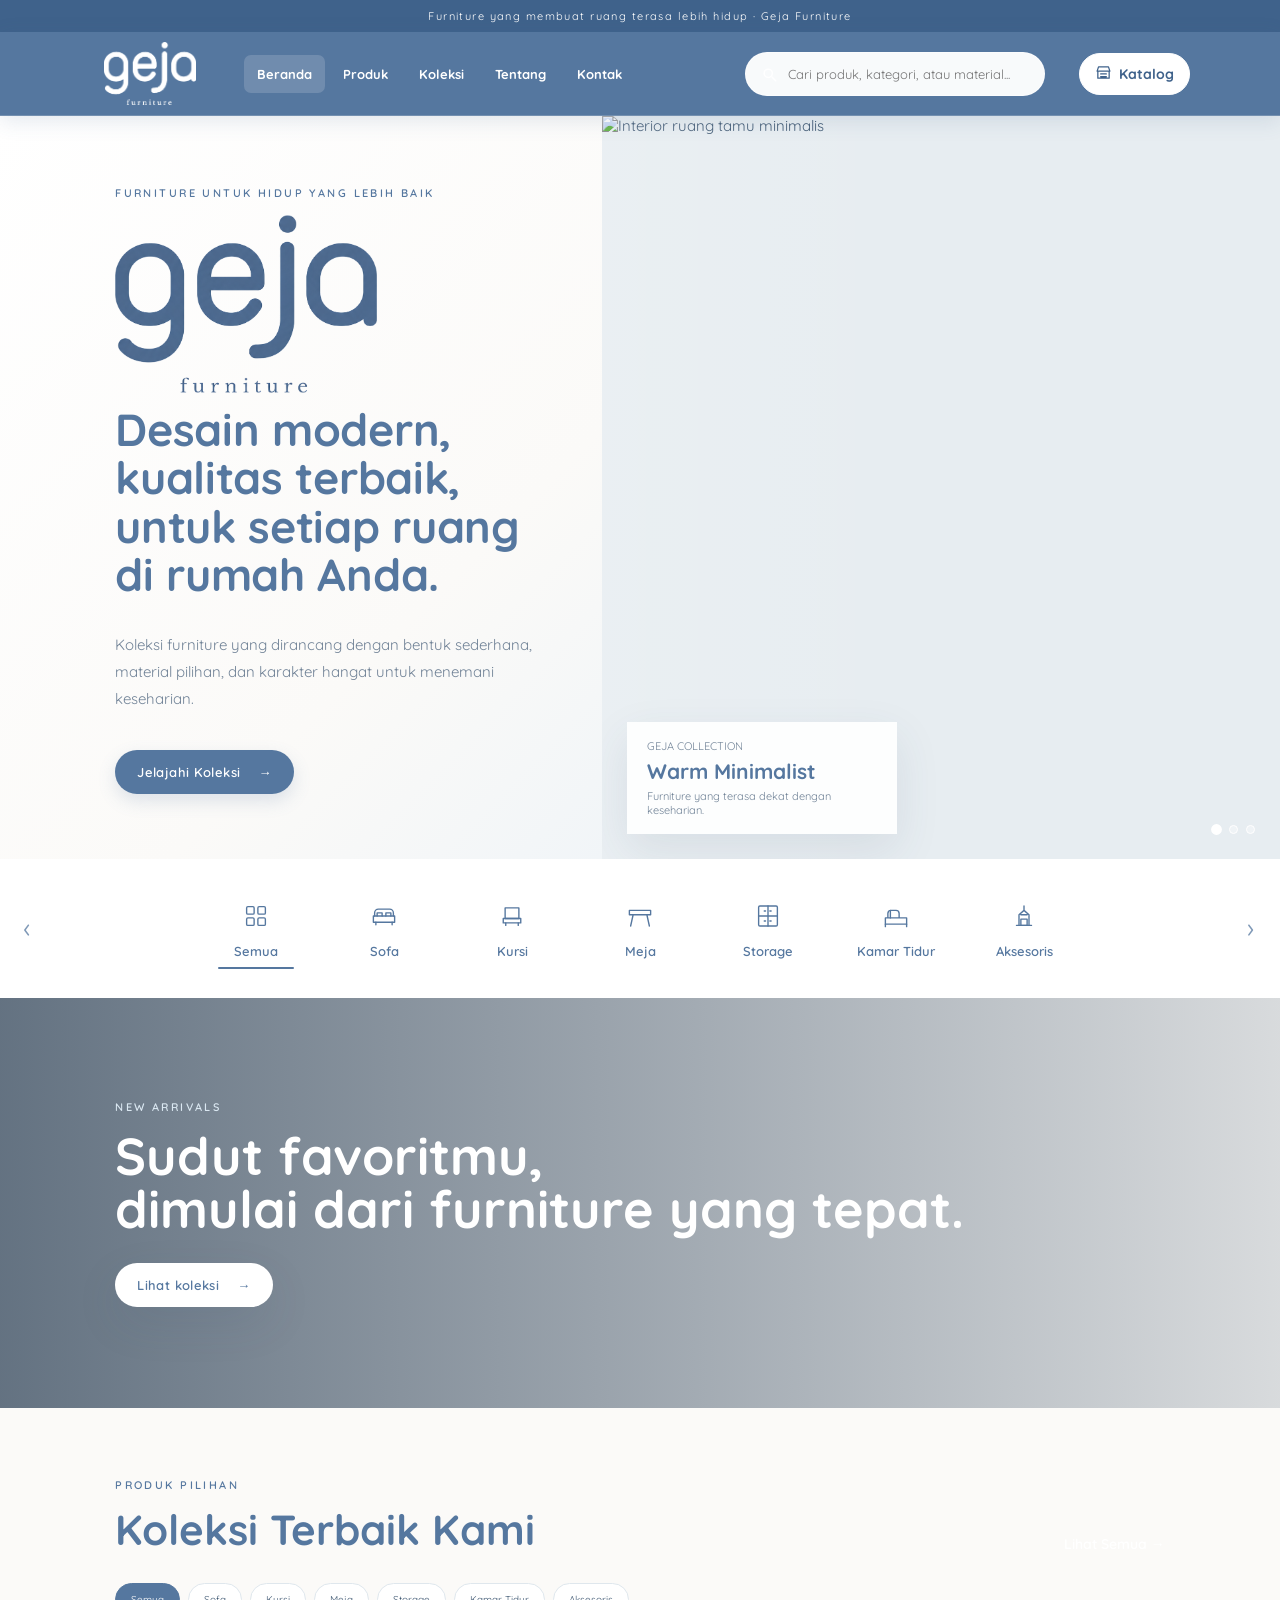
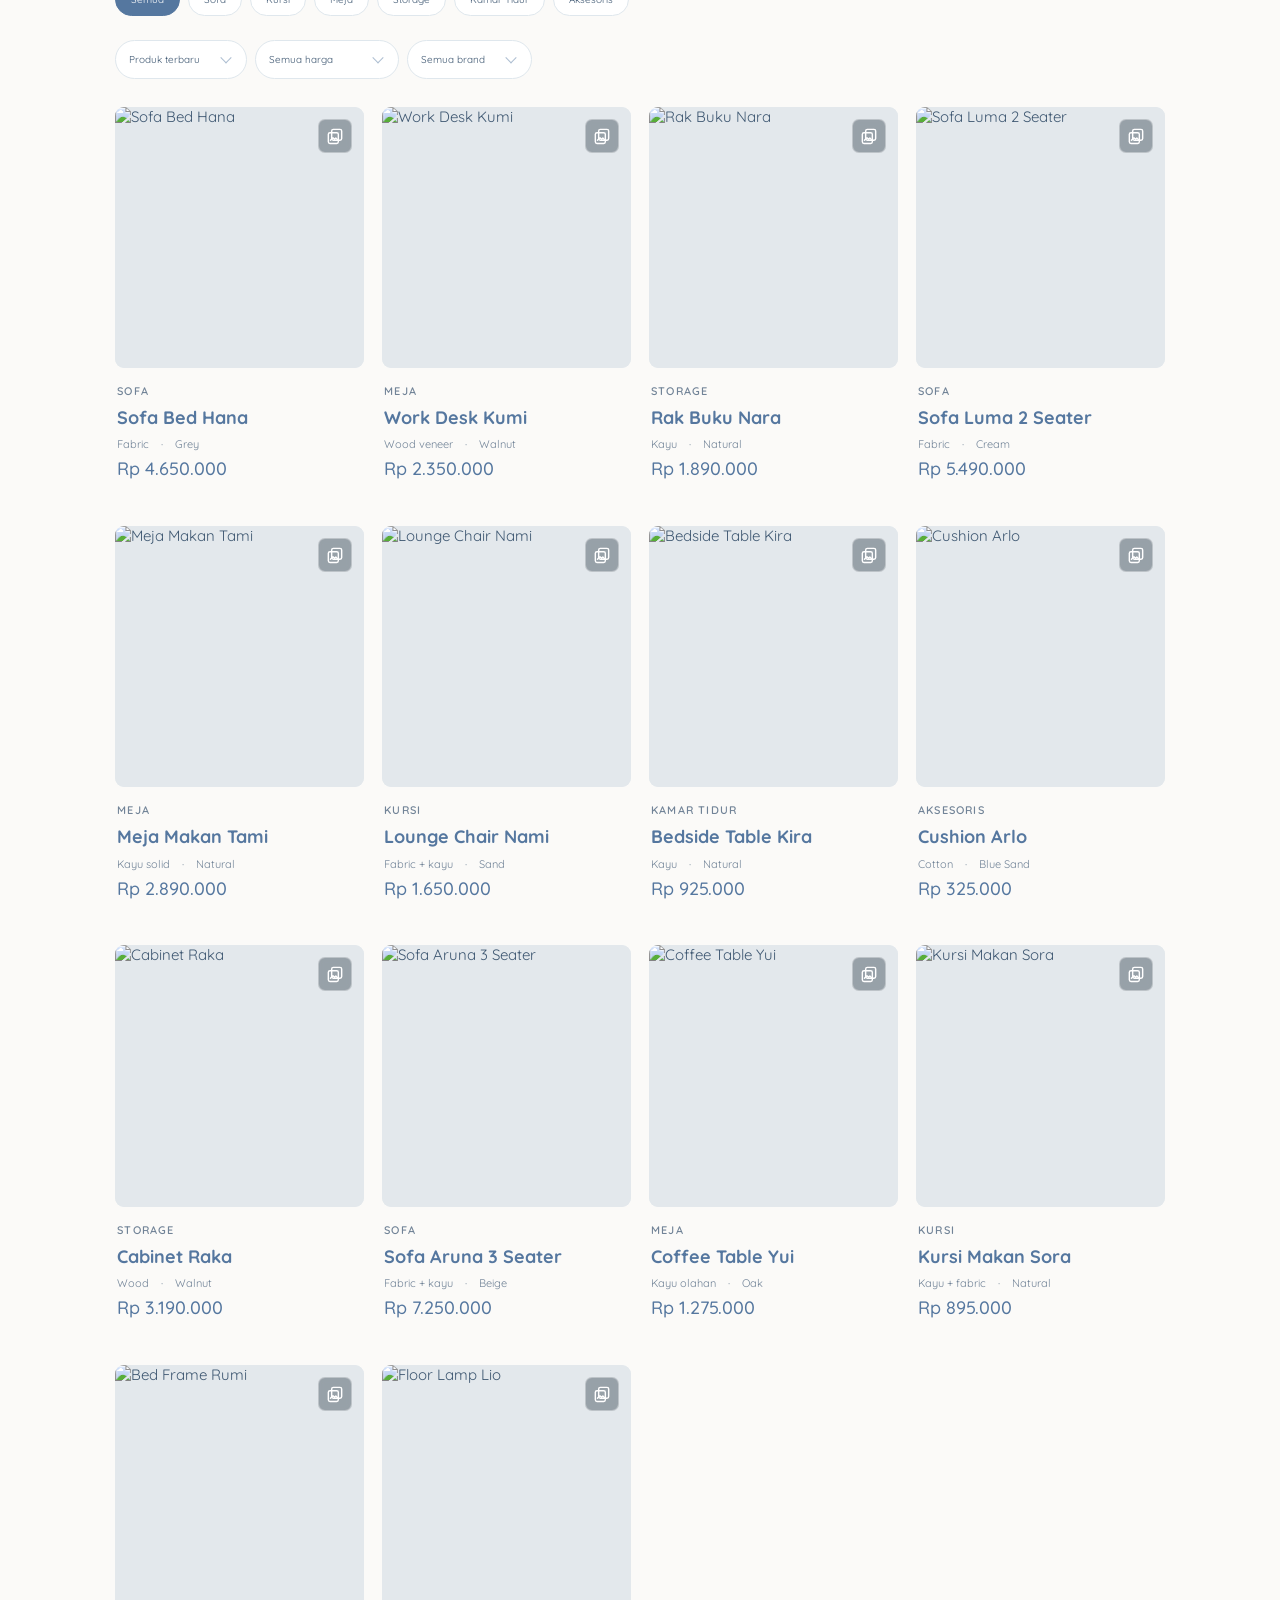
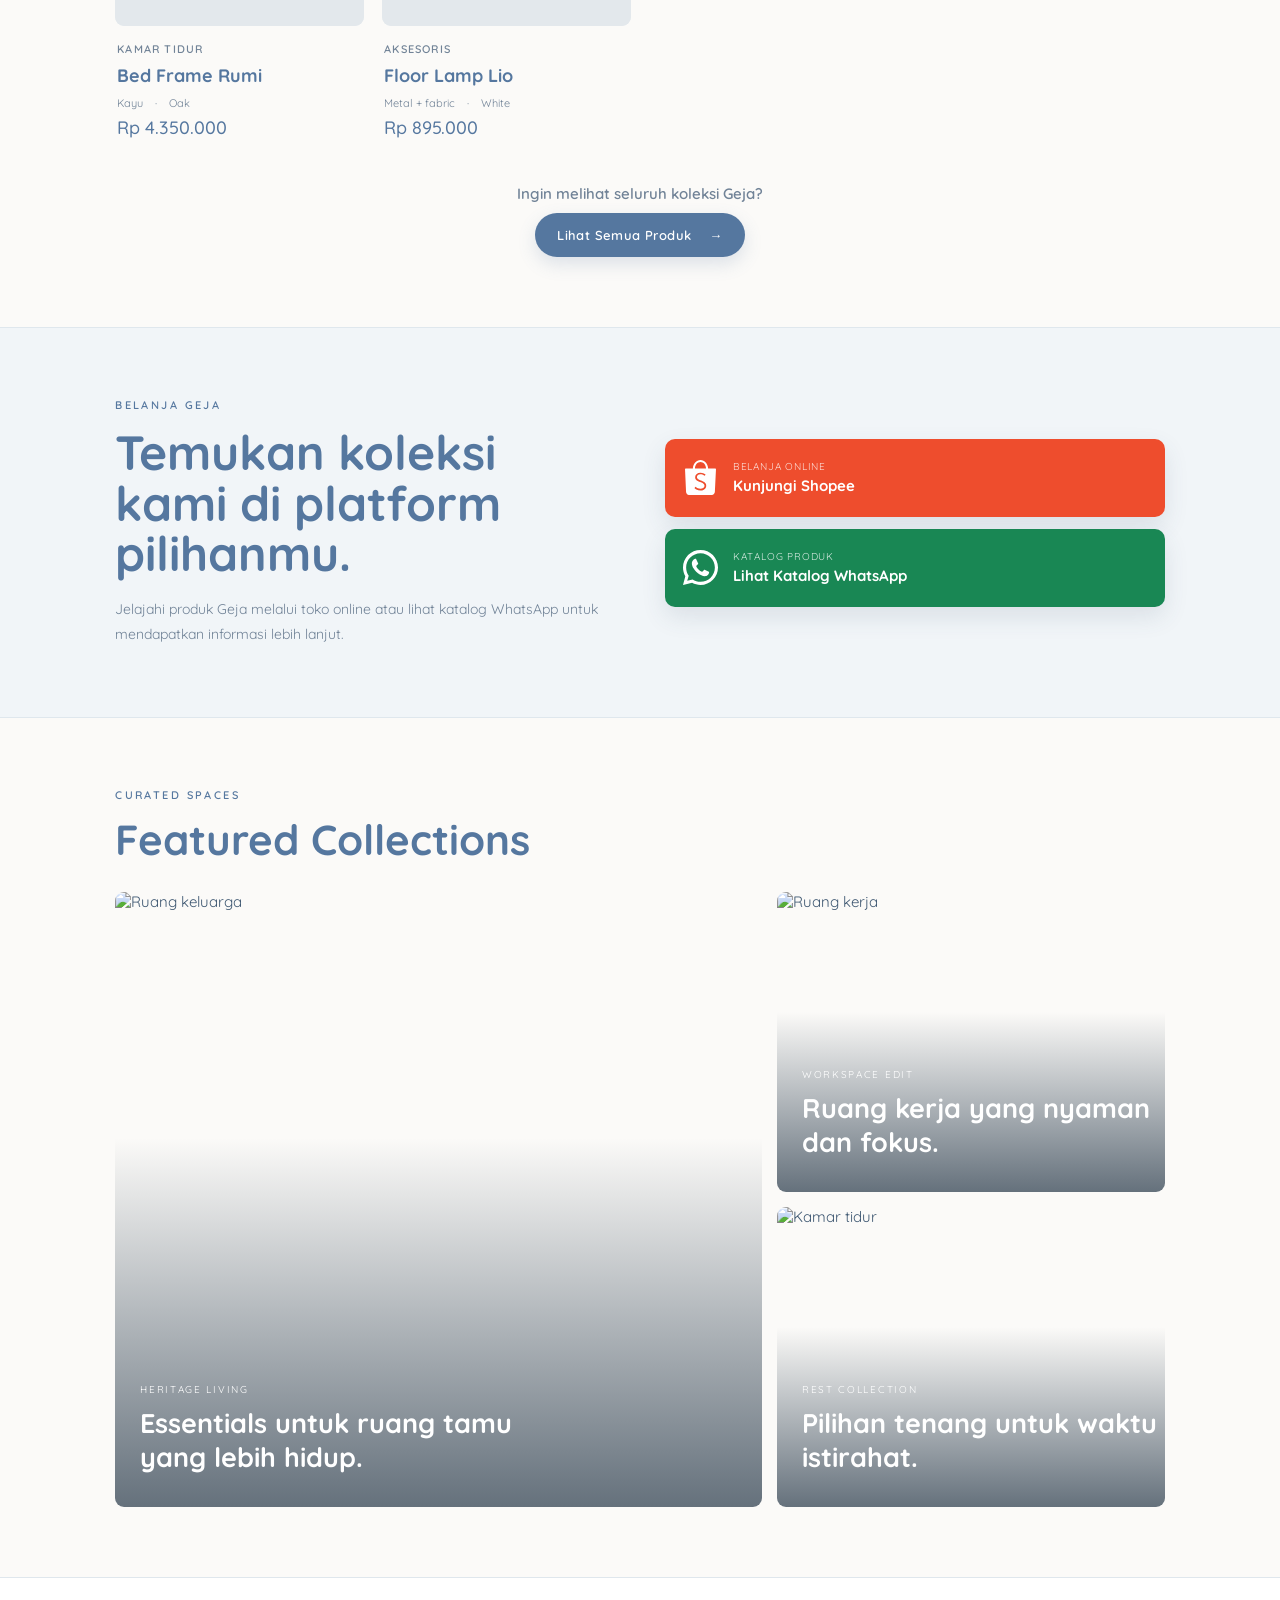
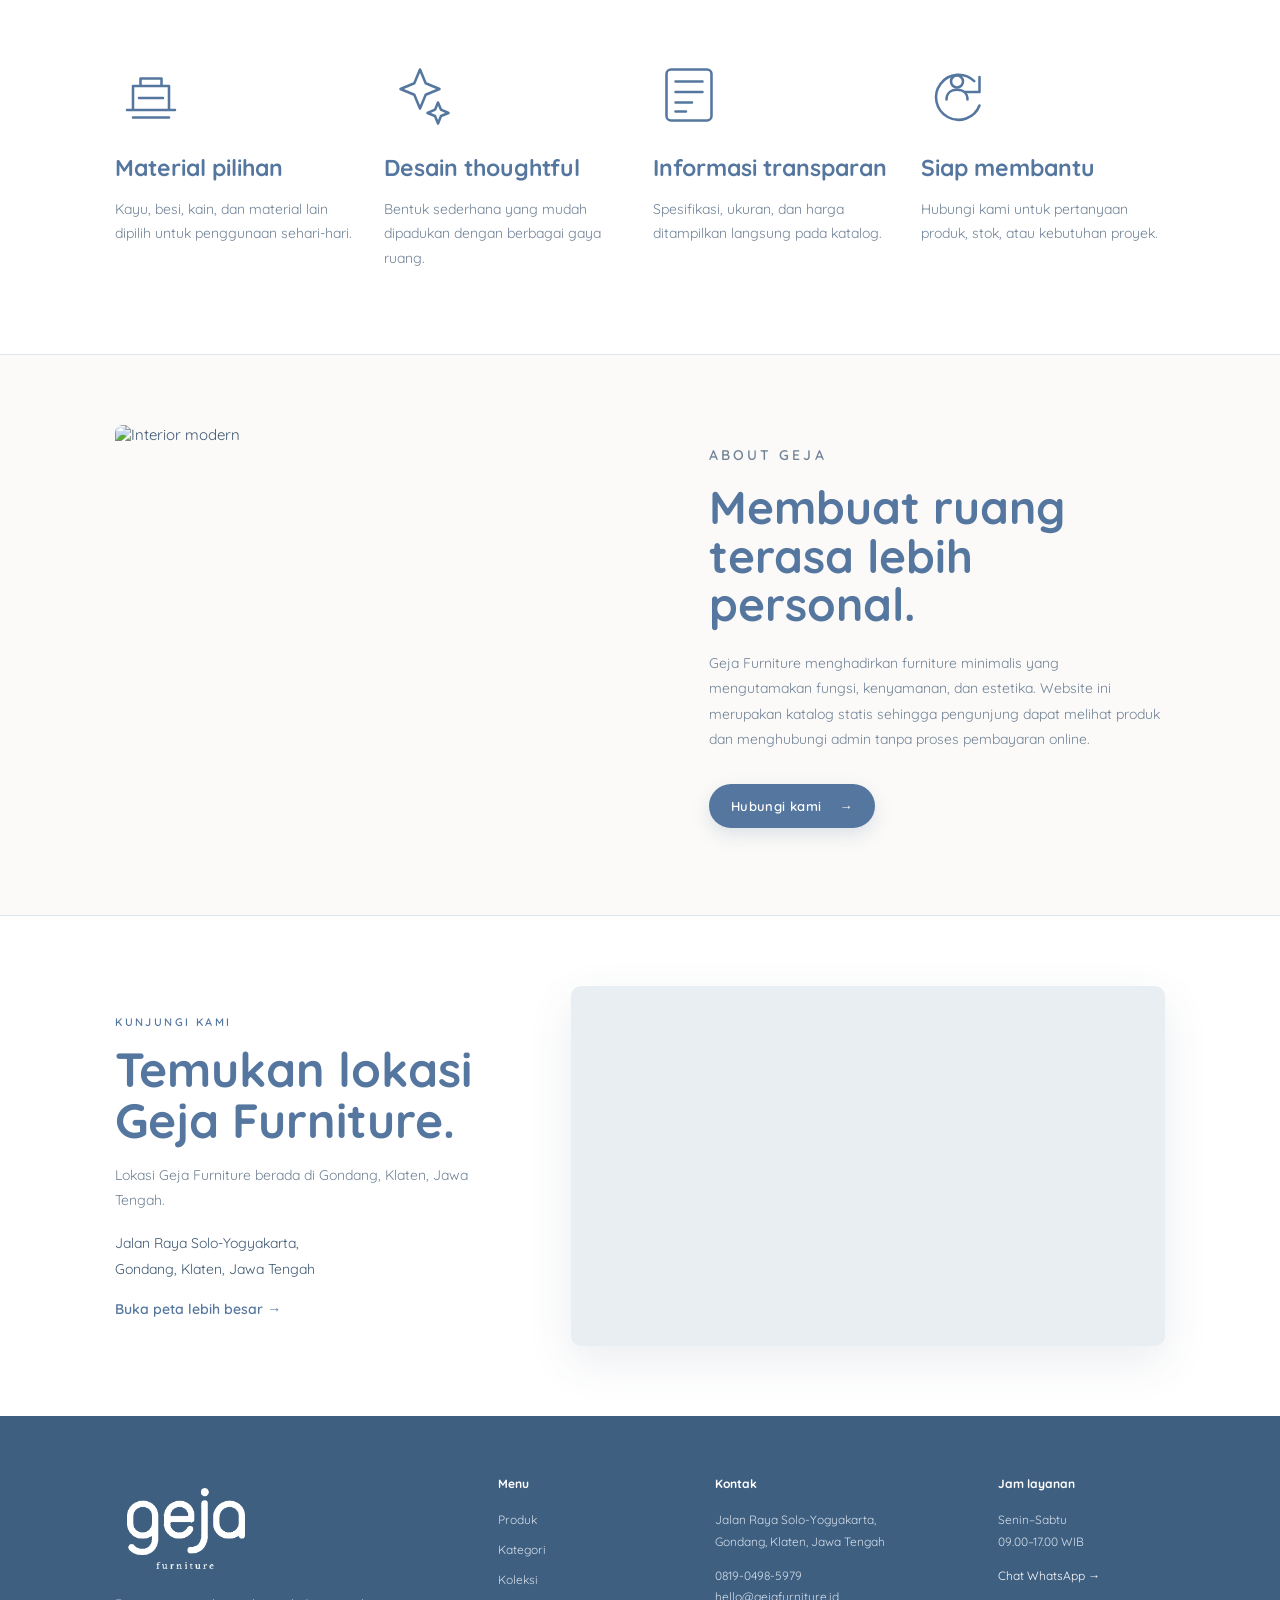
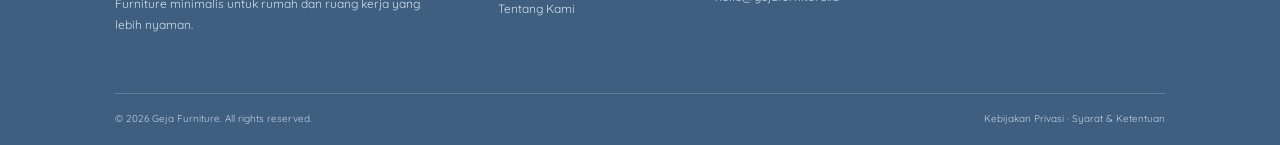
==== commit 04287597: "penambahan fitur multi image (swipe, zoom)" ====
--- a/index.html
+++ b/index.html
@@ -179,7 +179,8 @@
 
   <footer id="kontak"><div class="footer-main"><div><a class="logo footer-logo" href="#home"><img src="geja-logo.png" alt="Geja Furniture"></a><p>Furniture minimalis untuk rumah dan ruang kerja yang lebih nyaman.</p></div><div><h4>Menu</h4><a href="#produk">Produk</a><a href="#kategori">Kategori</a><a href="#koleksi">Koleksi</a><a href="#tentang">Tentang Kami</a></div><div><h4>Kontak</h4><p>Jalan Raya Solo-Yogyakarta,<br>Gondang, Klaten, Jawa Tengah</p><p>0819-0498-5979<br>hello@gejafurniture.id</p></div><div><h4>Jam layanan</h4><p>Senin–Sabtu<br>09.00–17.00 WIB</p><a class="wa" href="https://wa.me/6281904985979" target="_blank" rel="noopener noreferrer">Chat WhatsApp →</a></div></div><div class="footer-bottom"><span>© <span id="year">2026</span> Geja Furniture. All rights reserved.</span><span>Kebijakan Privasi · Syarat & Ketentuan</span></div></footer>
 
-  <div class="modal" id="modal" role="dialog" aria-modal="true" aria-labelledby="modalName" aria-hidden="true"><div class="modal-box"><button class="modal-share" id="modalShare" type="button" aria-label="Bagikan produk" title="Bagikan produk"><svg viewBox="0 0 24 24" aria-hidden="true"><circle cx="18" cy="5" r="2.5"></circle><circle cx="6" cy="12" r="2.5"></circle><circle cx="18" cy="19" r="2.5"></circle><path d="m8.2 10.8 7.6-4.6M8.2 13.2l7.6 4.6"></path></svg></button><button class="modal-close" id="modalClose" type="button" aria-label="Tutup detail">×</button><img id="modalImg" src="" alt=""><div class="modal-info"><p class="eyebrow" id="modalCategory"></p><h2 id="modalName"></h2><div class="modal-price-row"><strong id="modalPrice"></strong></div><p id="modalDesc"></p><div class="spec" id="modalSpec"></div><div class="modal-actions"><a class="btn shopee-modal-button" id="modalShopee" target="_blank" rel="noopener noreferrer"><img class="modal-action-icon" src="Shopee%20Icon.svg" alt="">Beli via Shopee</a><a class="btn primary whatsapp-modal-button" style="background: #198754;" id="modalContact" target="_blank" rel="noopener noreferrer"><img class="modal-action-icon" src="WhatsApp%20Logo.svg" alt="">Tanya via WhatsApp</a></div></div></div></div>
+  <div class="modal" id="modal" role="dialog" aria-modal="true" aria-labelledby="modalName" aria-hidden="true"><div class="modal-box"><button class="modal-share" id="modalShare" type="button" aria-label="Bagikan produk" title="Bagikan produk"><svg viewBox="0 0 24 24" aria-hidden="true"><circle cx="18" cy="5" r="2.5"></circle><circle cx="6" cy="12" r="2.5"></circle><circle cx="18" cy="19" r="2.5"></circle><path d="m8.2 10.8 7.6-4.6M8.2 13.2l7.6 4.6"></path></svg></button><button class="modal-close" id="modalClose" type="button" aria-label="Tutup detail">×</button><div class="modal-gallery" aria-label="Foto produk"><img id="modalImg" src="" alt="" tabindex="0"><button class="modal-image-arrow previous" id="modalImagePrev" type="button" aria-label="Foto sebelumnya" hidden>‹</button><span class="modal-image-count" id="modalImageCount" hidden></span><button class="modal-image-arrow next" id="modalImageNext" type="button" aria-label="Foto berikutnya" hidden>›</button><div class="modal-image-dots" id="modalImageDots" hidden></div></div><div class="modal-info"><p class="eyebrow" id="modalCategory"></p><h2 id="modalName"></h2><div class="modal-price-row"><strong id="modalPrice"></strong></div><p id="modalDesc"></p><div class="spec" id="modalSpec"></div><div class="modal-actions"><a class="btn shopee-modal-button" id="modalShopee" target="_blank" rel="noopener noreferrer"><img class="modal-action-icon" src="Shopee%20Icon.svg" alt="">Beli via Shopee</a><a class="btn primary whatsapp-modal-button" style="background: #198754;" id="modalContact" target="_blank" rel="noopener noreferrer"><img class="modal-action-icon" src="WhatsApp%20Logo.svg" alt="">Tanya via WhatsApp</a></div></div></div></div>
+  <div class="product-image-viewer" id="productImageViewer" role="dialog" aria-modal="true" aria-label="Foto produk layar penuh" aria-hidden="true"><button class="product-image-viewer-close" id="productImageViewerClose" type="button" aria-label="Tutup foto">×</button><button class="product-image-viewer-reset" id="productImageViewerReset" type="button" aria-label="Atur ulang zoom" title="Atur ulang zoom" hidden>↺</button><img id="productImageViewerImg" src="" alt=""></div>
 
   <script src="script.js"></script>
 </body>
--- a/style.css
+++ b/style.css
@@ -335,3 +335,38 @@
 .selects label{position:relative}
 .selects label::after{content:"";position:absolute;right:17px;top:50%;width:7px;height:7px;border-right:1.5px solid currentColor;border-bottom:1.5px solid currentColor;color:var(--blue);opacity:.48;pointer-events:none;transform:translateY(-65%) rotate(45deg)}
 .selects select{-webkit-appearance:none;appearance:none;padding-right:42px}
+
+.modal-gallery{position:relative;grid-column:1;grid-row:1;min-height:450px;height:100%;overflow:hidden;background:#e8edf0;touch-action:pan-y}
+.modal-gallery>img{display:block;width:100%;height:100%;min-height:450px;object-fit:cover}
+.modal-image-arrow{position:absolute;top:50%;z-index:2;display:flex;align-items:center;justify-content:center;width:42px;height:42px;padding:0;border:0;border-radius:50%;background:rgba(255,255,255,.92);color:var(--blue-dark);font:24px/1 "Quicksand",sans-serif;cursor:pointer;transform:translateY(-50%);box-shadow:0 4px 14px rgba(30,45,60,.2)}
+.modal-image-arrow:hover{background:#fff}
+.modal-image-arrow:focus-visible,.modal-image-dot:focus-visible{outline:2px solid var(--blue);outline-offset:3px}
+.modal-image-arrow.previous{left:14px}
+.modal-image-arrow.next{right:14px}
+.modal-image-count{position:absolute;left:14px;bottom:14px;padding:5px 9px;border-radius:14px;background:rgba(30,45,60,.68);color:#fff;font-size:11px;font-weight:700}
+.modal-image-dots{position:absolute;left:50%;bottom:19px;display:flex;gap:8px;transform:translateX(-50%)}
+.modal-image-dot{width:9px;height:9px;padding:0;border:1px solid #fff;border-radius:50%;background:rgba(255,255,255,.55);cursor:pointer;box-shadow:0 1px 4px rgba(30,45,60,.25)}
+.modal-image-dot.active{background:var(--blue-dark);border-color:#fff}
+.modal-image-arrow[hidden],.modal-image-count[hidden],.modal-image-dots[hidden]{display:none}
+@media(max-width:620px){.modal-gallery{grid-column:1;grid-row:auto;height:340px;min-height:260px;max-height:340px}.modal-gallery>img{height:340px;min-height:260px;max-height:340px}.modal-image-arrow{width:38px;height:38px}.modal-image-dots{bottom:15px}}
+
+.product-image-gallery-icon{position:absolute;top:12px;right:12px;z-index:2;display:grid;place-items:center;width:34px;height:34px;border:1px solid rgba(255,255,255,.36);border-radius:7px;background:rgba(30,45,60,.38);color:#fff;backdrop-filter:blur(3px);pointer-events:none}
+.product-image-gallery-icon svg{display:block;width:20px;height:20px;fill:none;stroke:currentColor;stroke-width:1.7;stroke-linecap:round;stroke-linejoin:round}
+
+.modal-box{max-height:calc(100vh - 60px);overflow-x:hidden;overflow-y:auto;overscroll-behavior:contain}
+@supports(height:100dvh){.modal-box{max-height:calc(100dvh - 60px)}}
+@media(max-width:620px){
+  .modal-box{max-height:calc(100vh - 24px)}
+  .modal-gallery{flex-shrink:0}
+}
+@supports(height:100dvh){@media(max-width:620px){.modal-box{max-height:calc(100dvh - 24px)}}}
+
+.product-image-viewer{position:fixed;inset:0;z-index:120;display:none;align-items:center;justify-content:center;overflow:hidden;background:rgba(10,14,18,.97);touch-action:none}
+.product-image-viewer.open{display:flex}
+.product-image-viewer>img{display:block;width:100%;height:100%;object-fit:contain;transform-origin:center;user-select:none;-webkit-user-drag:none;will-change:transform}
+.product-image-viewer-close,.product-image-viewer-reset{position:absolute;z-index:2;display:grid;place-items:center;width:44px;height:44px;border:1px solid rgba(255,255,255,.3);border-radius:50%;background:rgba(25,32,38,.72);color:#fff;font:26px/1 "Quicksand",sans-serif;cursor:pointer;backdrop-filter:blur(8px)}
+.product-image-viewer-close{top:max(16px,env(safe-area-inset-top));right:max(16px,env(safe-area-inset-right))}
+.product-image-viewer-reset{right:max(16px,env(safe-area-inset-right));bottom:max(20px,env(safe-area-inset-bottom));font-size:22px}
+.product-image-viewer-close:focus-visible,.product-image-viewer-reset:focus-visible{outline:2px solid #fff;outline-offset:3px}
+.modal-gallery>img{cursor:zoom-in}
+.product-image-viewer-reset[hidden]{display:none}
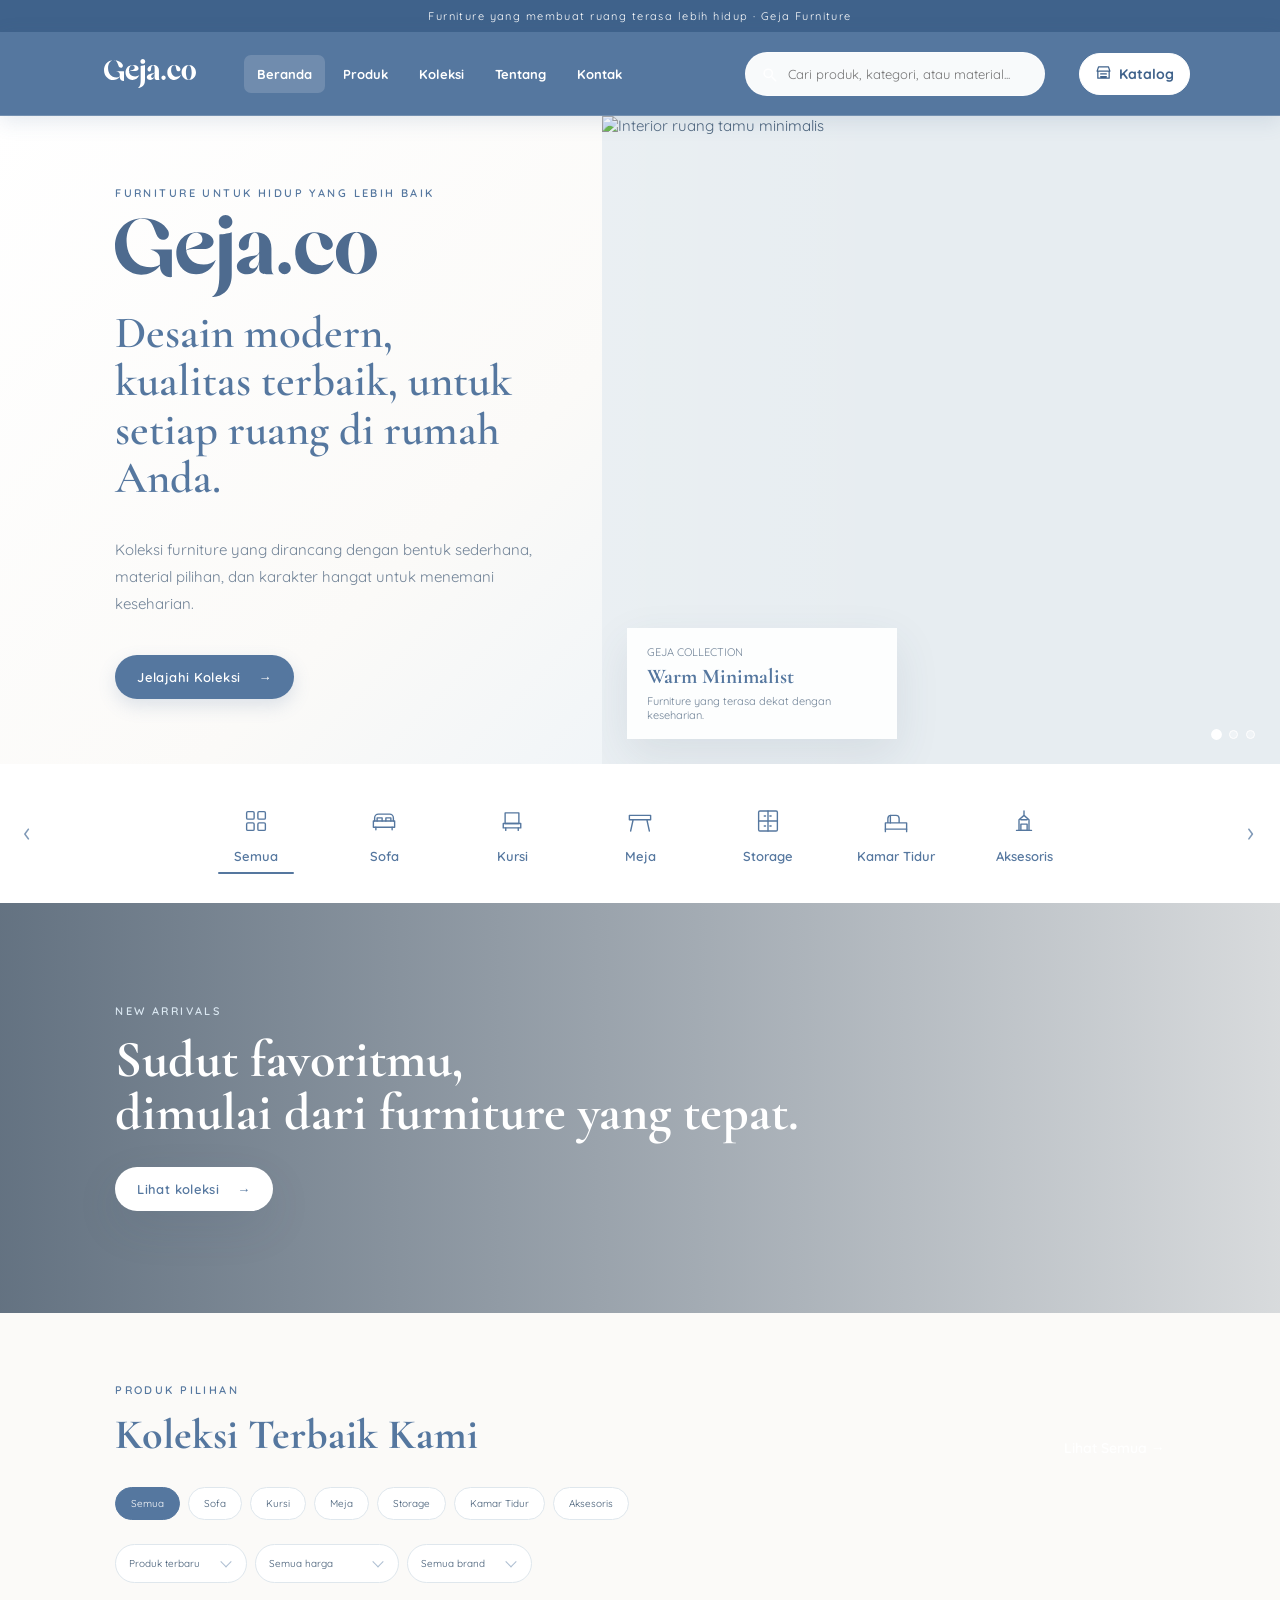
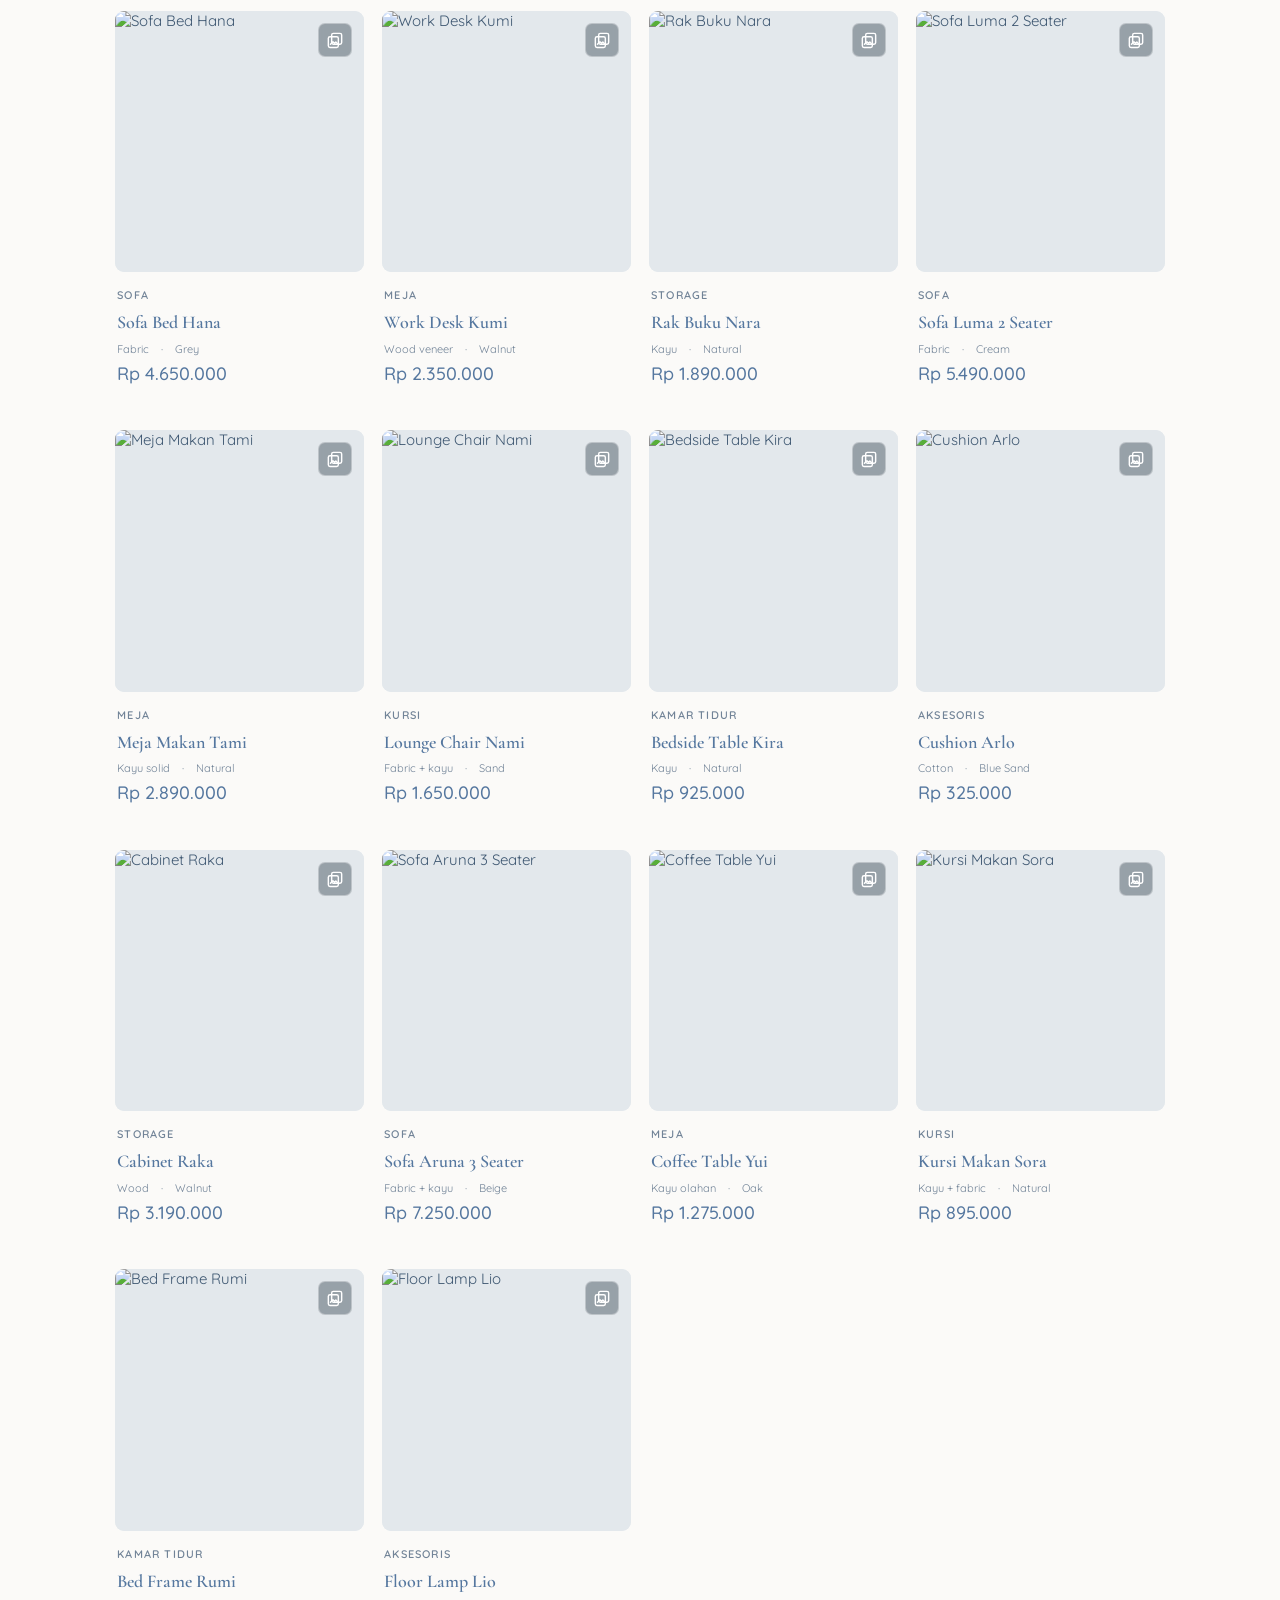
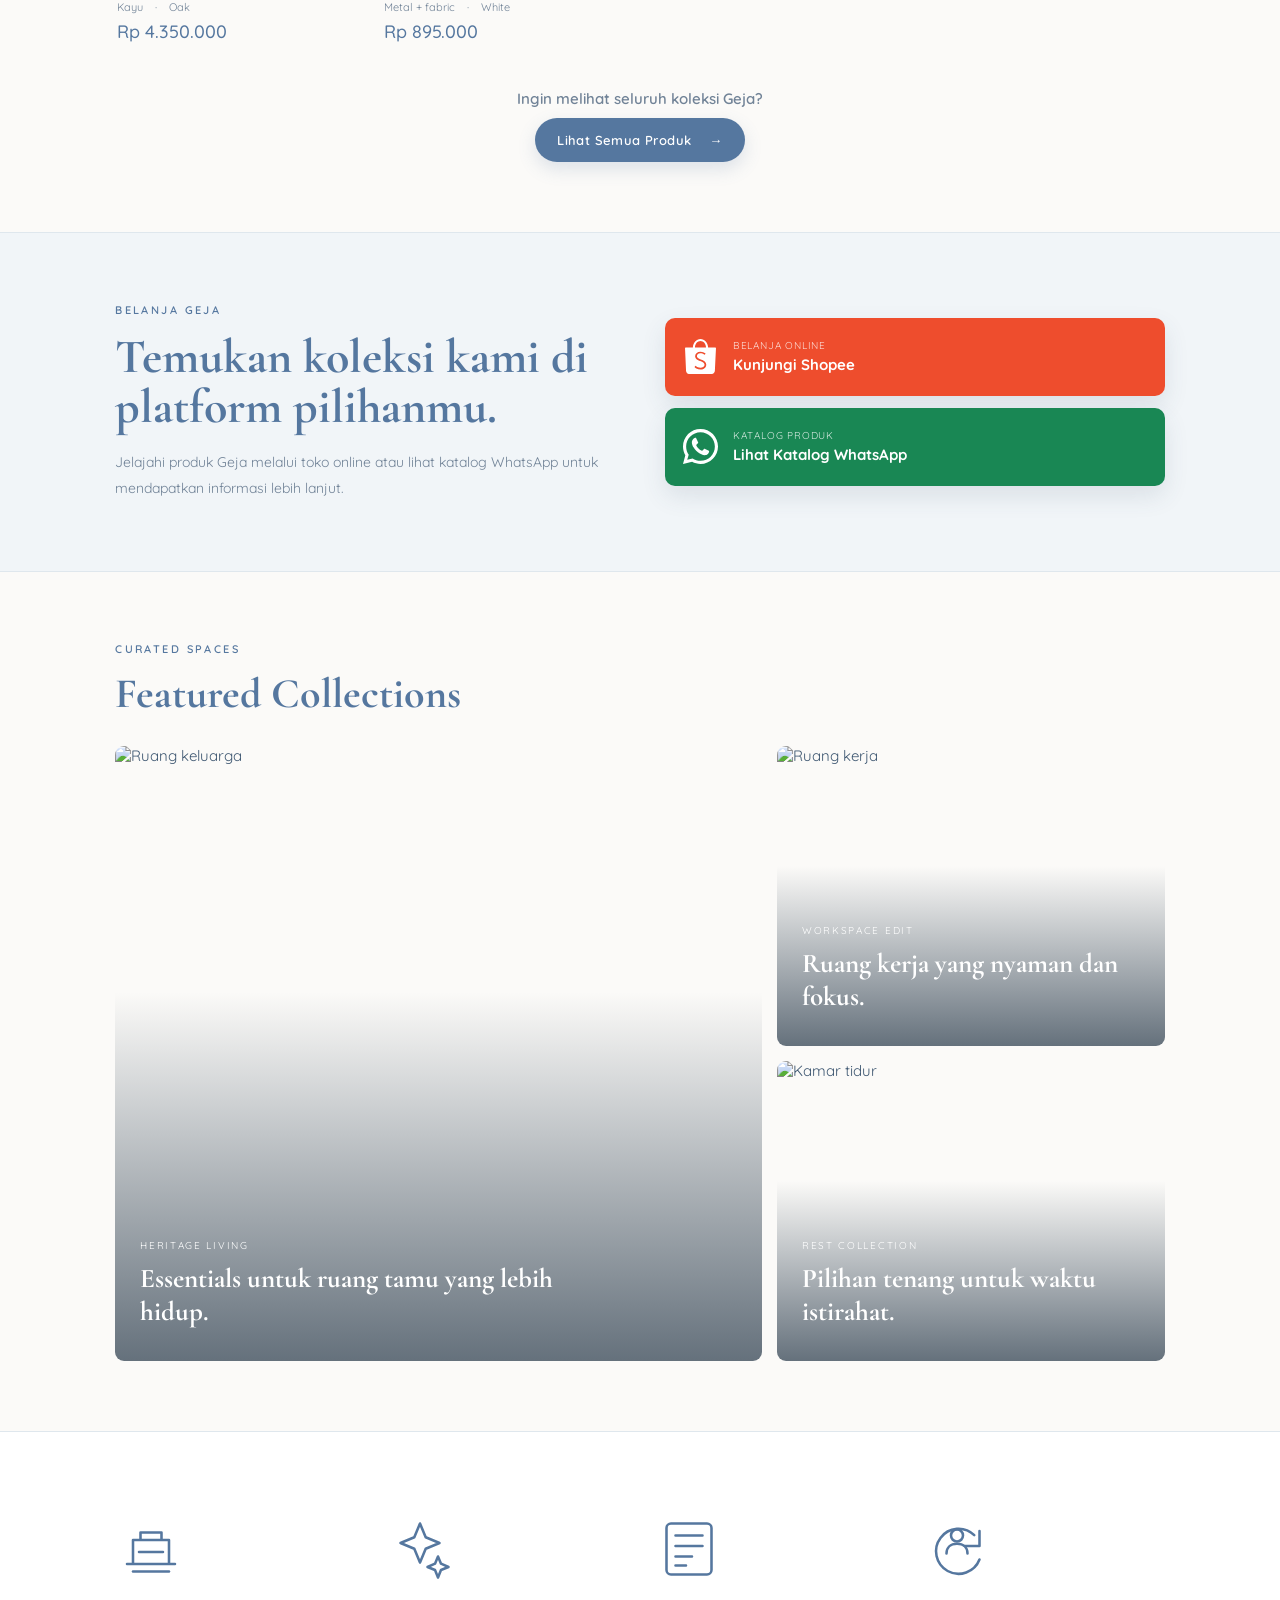
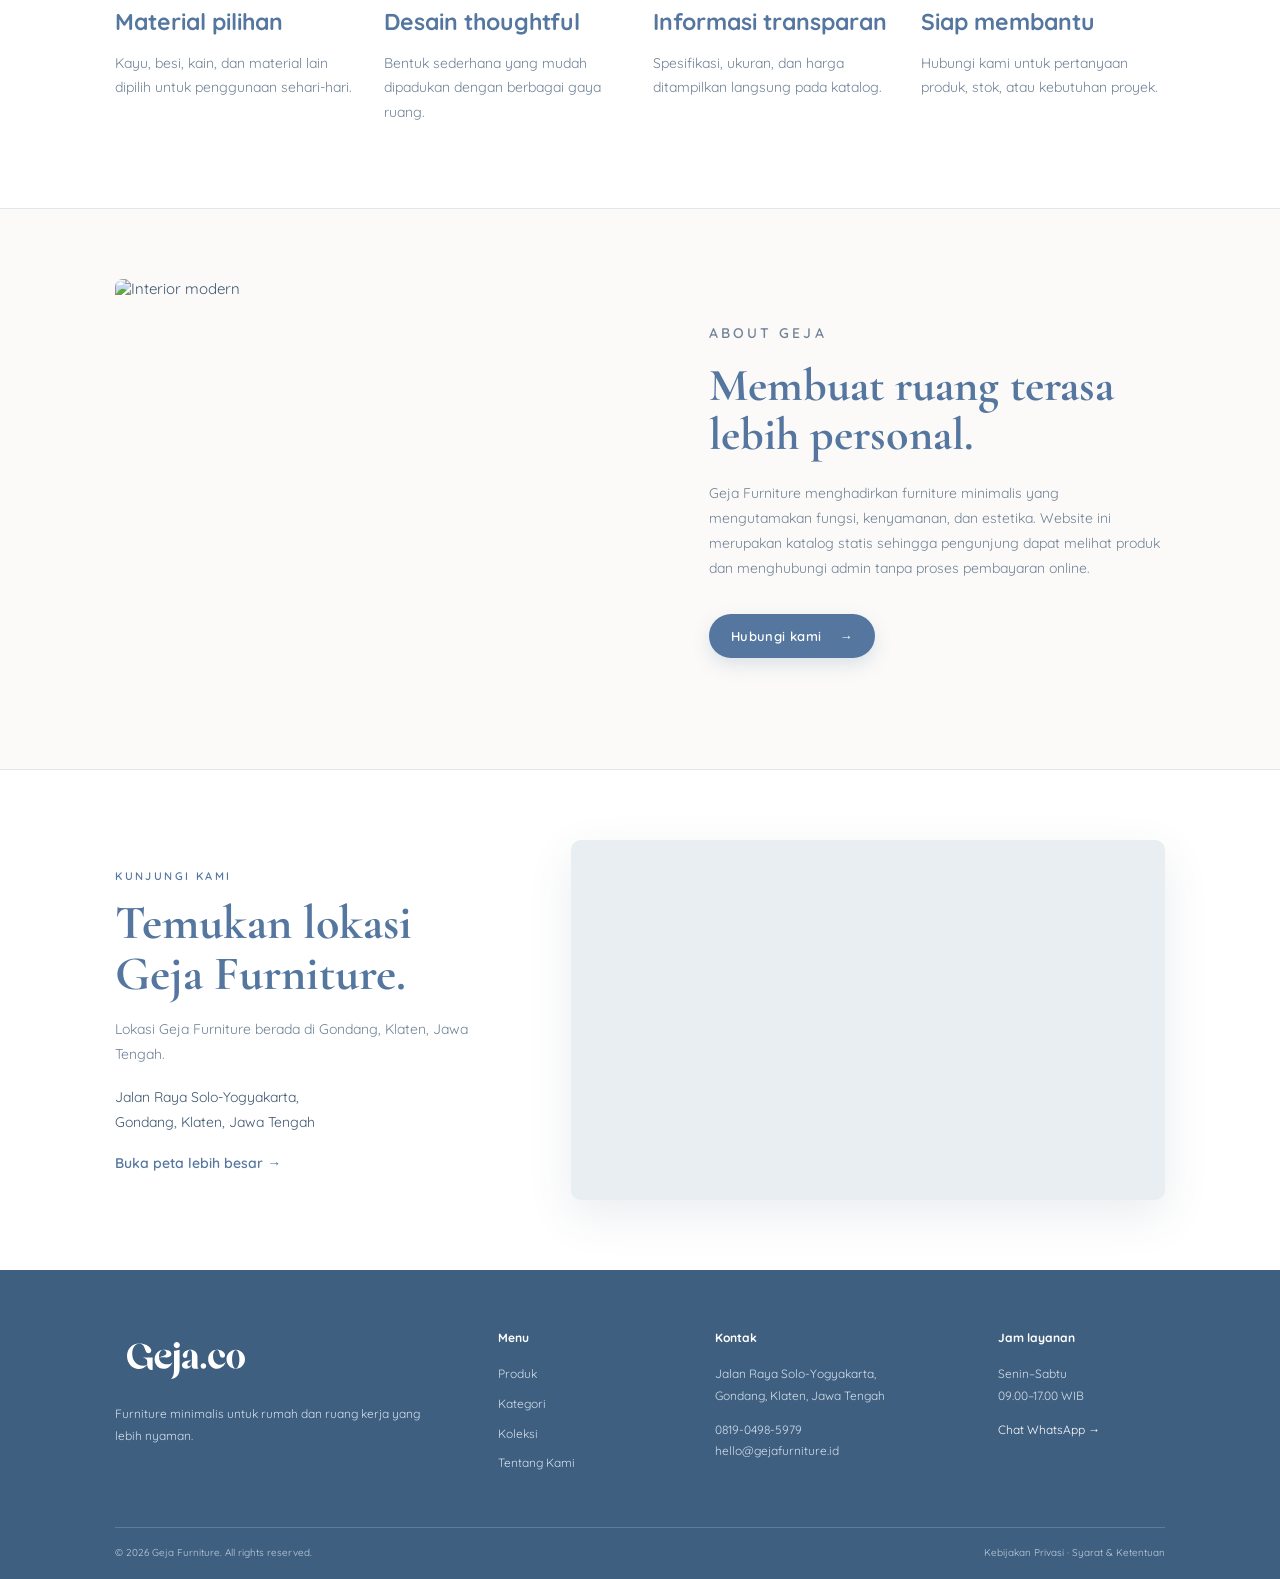
==== commit c7536158: "ubah logo dan favicon, ubah style font family di setiap judul section" ====
--- a/index.html
+++ b/index.html
@@ -17,17 +17,17 @@
   <meta property="og:title" content="Geja Furniture | Furniture Minimalis untuk Rumah & Ruang Kerja">
   <meta property="og:description" content="Temukan koleksi furniture minimalis Geja untuk rumah, apartemen, ruang kerja, dan kebutuhan interior.">
   <meta property="og:type" content="website">
-  <meta property="og:image" content="geja-logo.png">
+  <meta property="og:image" content="geja-logo.svg">
   <meta property="og:image:alt" content="Logo Geja Furniture">
   <meta name="twitter:card" content="summary">
   <meta name="twitter:title" content="Geja Furniture | Furniture Minimalis">
   <meta name="twitter:description" content="Katalog furniture minimalis Geja untuk ruang yang nyaman dan personal.">
-  <meta name="twitter:image" content="geja-logo.png">
-  <link rel="icon" type="image/png" href="favicon.png">
+  <meta name="twitter:image" content="geja-logo.svg">
+  <link rel="icon" type="image/x-icon" href="geja-logo.ico">
   <link rel="preconnect" href="https://fonts.googleapis.com">
   <link rel="preconnect" href="https://fonts.gstatic.com" crossorigin>
-  <link href="https://fonts.googleapis.com/css2?family=Quicksand:wght@400;500;600;700;800&display=swap" rel="stylesheet">
-  <link rel="stylesheet" href="style.css">
+  <link href="https://fonts.googleapis.com/css2?family=Cormorant+Garamond:wght@500;600;700&family=Quicksand:wght@400;500;600;700;800&display=swap" rel="stylesheet">
+  <link rel="stylesheet" href="style.css?v=2">
 
   <script type="application/ld+json">
   {
@@ -36,7 +36,7 @@
       {
         "@type": "Organization",
         "name": "Geja Furniture",
-        "logo": "geja-logo.png",
+        "logo": "geja-logo.svg",
         "description": "Geja Furniture menghadirkan furniture minimalis untuk rumah, ruang kerja, dan kebutuhan interior."
       },
       {
@@ -52,7 +52,7 @@
   <div class="topbar">Furniture yang membuat ruang terasa lebih hidup · Geja Furniture</div>
 
   <header class="header">
-    <a class="logo" href="#home" aria-label="Geja Furniture"><img src="geja-logo.png" alt="Geja Furniture"></a>
+    <a class="logo" href="#home" aria-label="Geja Furniture"><img src="geja-logo.svg" alt="Geja Furniture"></a>
     <nav id="nav" aria-label="Navigasi utama">
       <a class="nav-active" href="#home">Beranda</a><a href="#produk">Produk</a><a href="#koleksi">Koleksi</a><a href="#tentang">Tentang</a><a href="#kontak">Kontak</a>
     </nav>
@@ -65,7 +65,7 @@
     <section class="hero">
       <div class="hero-copy">
         <p class="eyebrow">FURNITURE UNTUK HIDUP YANG LEBIH BAIK</p>
-        <div class="hero-brand"><img src="geja-logo.png" alt="Geja Furniture"></div>
+        <div class="hero-brand"><img src="geja-logo.svg" alt="Geja Furniture"></div>
         <h1>Desain modern, kualitas terbaik, untuk setiap ruang di rumah Anda.</h1>
         <p class="hero-text">Koleksi furniture yang dirancang dengan bentuk sederhana, material pilihan, dan karakter hangat untuk menemani keseharian.</p>
         <div class="hero-actions"><a class="btn primary" href="#produk">Jelajahi Koleksi <span>→</span></a></div>
@@ -177,7 +177,7 @@
     </section>
   </main>
 
-  <footer id="kontak"><div class="footer-main"><div><a class="logo footer-logo" href="#home"><img src="geja-logo.png" alt="Geja Furniture"></a><p>Furniture minimalis untuk rumah dan ruang kerja yang lebih nyaman.</p></div><div><h4>Menu</h4><a href="#produk">Produk</a><a href="#kategori">Kategori</a><a href="#koleksi">Koleksi</a><a href="#tentang">Tentang Kami</a></div><div><h4>Kontak</h4><p>Jalan Raya Solo-Yogyakarta,<br>Gondang, Klaten, Jawa Tengah</p><p>0819-0498-5979<br>hello@gejafurniture.id</p></div><div><h4>Jam layanan</h4><p>Senin–Sabtu<br>09.00–17.00 WIB</p><a class="wa" href="https://wa.me/6281904985979" target="_blank" rel="noopener noreferrer">Chat WhatsApp →</a></div></div><div class="footer-bottom"><span>© <span id="year">2026</span> Geja Furniture. All rights reserved.</span><span>Kebijakan Privasi · Syarat & Ketentuan</span></div></footer>
+  <footer id="kontak"><div class="footer-main"><div><a class="logo footer-logo" href="#home"><img src="geja-logo.svg" alt="Geja Furniture"></a><p>Furniture minimalis untuk rumah dan ruang kerja yang lebih nyaman.</p></div><div><h4>Menu</h4><a href="#produk">Produk</a><a href="#kategori">Kategori</a><a href="#koleksi">Koleksi</a><a href="#tentang">Tentang Kami</a></div><div><h4>Kontak</h4><p>Jalan Raya Solo-Yogyakarta,<br>Gondang, Klaten, Jawa Tengah</p><p>0819-0498-5979<br>hello@gejafurniture.id</p></div><div><h4>Jam layanan</h4><p>Senin–Sabtu<br>09.00–17.00 WIB</p><a class="wa" href="https://wa.me/6281904985979" target="_blank" rel="noopener noreferrer">Chat WhatsApp →</a></div></div><div class="footer-bottom"><span>© <span id="year">2026</span> Geja Furniture. All rights reserved.</span><span>Kebijakan Privasi · Syarat & Ketentuan</span></div></footer>
 
   <div class="modal" id="modal" role="dialog" aria-modal="true" aria-labelledby="modalName" aria-hidden="true"><div class="modal-box"><button class="modal-share" id="modalShare" type="button" aria-label="Bagikan produk" title="Bagikan produk"><svg viewBox="0 0 24 24" aria-hidden="true"><circle cx="18" cy="5" r="2.5"></circle><circle cx="6" cy="12" r="2.5"></circle><circle cx="18" cy="19" r="2.5"></circle><path d="m8.2 10.8 7.6-4.6M8.2 13.2l7.6 4.6"></path></svg></button><button class="modal-close" id="modalClose" type="button" aria-label="Tutup detail">×</button><div class="modal-gallery" aria-label="Foto produk"><img id="modalImg" src="" alt="" tabindex="0"><button class="modal-image-arrow previous" id="modalImagePrev" type="button" aria-label="Foto sebelumnya" hidden>‹</button><span class="modal-image-count" id="modalImageCount" hidden></span><button class="modal-image-arrow next" id="modalImageNext" type="button" aria-label="Foto berikutnya" hidden>›</button><div class="modal-image-dots" id="modalImageDots" hidden></div></div><div class="modal-info"><p class="eyebrow" id="modalCategory"></p><h2 id="modalName"></h2><div class="modal-price-row"><strong id="modalPrice"></strong></div><p id="modalDesc"></p><div class="spec" id="modalSpec"></div><div class="modal-actions"><a class="btn shopee-modal-button" id="modalShopee" target="_blank" rel="noopener noreferrer"><img class="modal-action-icon" src="Shopee%20Icon.svg" alt="">Beli via Shopee</a><a class="btn primary whatsapp-modal-button" style="background: #198754;" id="modalContact" target="_blank" rel="noopener noreferrer"><img class="modal-action-icon" src="WhatsApp%20Logo.svg" alt="">Tanya via WhatsApp</a></div></div></div></div>
   <div class="product-image-viewer" id="productImageViewer" role="dialog" aria-modal="true" aria-label="Foto produk layar penuh" aria-hidden="true"><button class="product-image-viewer-close" id="productImageViewerClose" type="button" aria-label="Tutup foto">×</button><button class="product-image-viewer-reset" id="productImageViewerReset" type="button" aria-label="Atur ulang zoom" title="Atur ulang zoom" hidden>↺</button><img id="productImageViewerImg" src="" alt=""></div>
--- a/style.css
+++ b/style.css
@@ -1,5 +1,6 @@
 :root{--blue:#55779f;--blue-dark:#3f628b;--blue-soft:#eaf0f5;--blue-pale:#f3f6f8;--ink:#40556d;--muted:#8190a0;--paper:#fbfaf8;--white:#fff;--line:#e4e9ed;--warm:#f3eee7;--success:#567765;--shadow:0 16px 45px rgba(57,83,108,.10)}
-*{box-sizing:border-box}html{scroll-behavior:smooth;scroll-padding-top:90px}body{margin:0;color:var(--ink);background:var(--paper);font-family:"Quicksand",sans-serif}body.modal-open{overflow:hidden}.sr-only{position:absolute;width:1px;height:1px;padding:0;margin:-1px;overflow:hidden;clip:rect(0,0,0,0);white-space:nowrap;border:0}
+.hero .hero-copy h1{font-family:"Cormorant Garamond",serif;font-weight:600;letter-spacing:0}
+*{box-sizing:border-box}html{scroll-behavior:smooth;scroll-padding-top:75px}body{margin:0;color:var(--ink);background:var(--paper);font-family:"Quicksand",sans-serif}body.modal-open{overflow:hidden}.sr-only{position:absolute;width:1px;height:1px;padding:0;margin:-1px;overflow:hidden;clip:rect(0,0,0,0);white-space:nowrap;border:0}
 .topbar{background:var(--blue);color:#fff;text-align:center;font-size:10px;padding:8px 20px;letter-spacing:.13em}.header{height:82px;background:rgba(255,255,255,.94);backdrop-filter:blur(15px);display:flex;align-items:center;gap:34px;padding:0 7vw;position:sticky;top:0;z-index:20;border-bottom:1px solid var(--line);box-sizing:border-box}.logo{display:flex;align-items:center;text-decoration:none;flex:none;padding:12px 12px;border-radius:10px;line-height:0;align-self:center}.logo img{width:92px;height:auto;display:block;object-fit:contain;margin:0}.header nav{display:flex;gap:31px;flex:1;align-items:center}.header nav a,.text-link{font-size:13px;color:var(--ink);text-decoration:none;position:relative}.header nav a:after{content:"";position:absolute;left:0;right:0;bottom:-10px;height:2px;background:var(--blue);transform:scaleX(0);transform-origin:left;transition:.25s}.header nav a:hover:after,.header nav a.nav-active:after{transform:scaleX(1)}.header-search{width:min(300px,25vw);position:relative}.header-search input{width:100%;border:0;background:var(--blue-pale);border-radius:24px;padding:12px 16px 12px 42px;outline:none;font:inherit;font-size:11px;color:var(--ink)}.header-search input:focus{box-shadow:0 0 0 2px rgba(85,119,159,.18)}.search-icon{position:absolute;left:15px;top:50%;transform:translateY(-50%);width:18px;height:18px;display:flex;align-items:center;justify-content:center;color:var(--blue);z-index:1;background:transparent;border:0;padding:0;cursor:pointer}.search-icon svg,.search-box svg{width:18px;height:18px;stroke:currentColor;fill:none;stroke-width:2;stroke-linecap:round;stroke-linejoin:round}.header-icon{color:var(--blue);font-size:22px;text-decoration:none;line-height:1}.menu-btn{display:none;background:none;border:0;font-size:24px;color:var(--blue);cursor:pointer}
 .hero{display:grid;grid-template-columns:47% 53%;min-height:590px;background:var(--white)}.hero-copy{padding:70px 5vw 65px 9vw;display:flex;flex-direction:column;justify-content:center;background:linear-gradient(135deg,#fff 0%,#fbfaf8 68%,#f1f5f8 100%)}.eyebrow{font-size:10px;letter-spacing:.25em;font-weight:600;color:var(--blue);margin:0 0 15px}.hero-brand{margin:0 0 12px}.hero-brand img{width:min(270px,62%);height:auto;display:block}.hero h1{font-family:"Quicksand",sans-serif;font-size:clamp(31px,3.3vw,51px);font-weight:600;line-height:1.02;margin:0 0 18px;letter-spacing:-.5px;color:var(--blue)}.hero h1 em{font-style:normal;color:#74879a}.hero-text{color:var(--muted);line-height:1.85;max-width:500px;font-size:13px}.hero-actions{display:flex;align-items:center;gap:25px;margin-top:23px}.btn{display:inline-flex;align-items:center;justify-content:center;gap:18px;padding:13px 21px;text-decoration:none;font-size:11px;font-weight:600;letter-spacing:.03em;border:0;cursor:pointer;font-family:inherit;border-radius:25px;transition:.2s}.btn.primary{background:var(--blue);color:#fff;box-shadow:0 7px 18px rgba(85,119,159,.18)}.btn.light{background:#fff;color:var(--blue);box-shadow:var(--shadow)}.btn.outline{border:1px solid var(--blue);background:transparent;color:var(--blue)}.btn:hover{transform:translateY(-2px)}.text-link:hover{color:var(--blue)}.hero-image{position:relative;min-height:590px;background:#e7edf1;overflow:hidden}.hero-image>img{width:100%;height:100%;object-fit:cover;display:block}.hero-image:after{content:"";position:absolute;inset:0;background:linear-gradient(90deg,rgba(255,255,255,.12),transparent 45%)}.hero-card{position:absolute;bottom:25px;left:25px;background:rgba(255,255,255,.93);padding:17px 20px;max-width:270px;box-shadow:var(--shadow);z-index:2}.hero-card small,.hero-card span{display:block;color:var(--muted);font-size:9px}.hero-card strong{display:block;margin:5px 0;font-family:"Quicksand",sans-serif;font-size:23px;color:var(--blue)}
 .section{padding:70px 9vw}.section-head{display:flex;align-items:end;justify-content:space-between;margin-bottom:30px}.section-head h2{font-family:"Quicksand",sans-serif;font-size:44px;font-weight:600;line-height:1;margin:0;color:var(--blue)}
@@ -113,7 +114,8 @@
   .categories{padding:12px 0 18px}
   .category-slider{display:block;width:100%;max-width:none}
   .category-slider .slider-arrow{display:none}
-  .category-track{width:100vw;max-width:none;gap:0;padding:2px 0 6px;overflow-x:auto;overflow-y:hidden}
+  .category-track{width:100%;max-width:none;gap:0;padding:2px 0 6px;overflow-x:auto;overflow-y:hidden;scrollbar-width:none;-webkit-overflow-scrolling:touch}
+  .category-track::-webkit-scrollbar{display:none}
   .category-card{min-width:25vw;width:25vw;flex:0 0 25vw;padding:8px 2px 9px;border-radius:0}
   .category-card:hover{background:transparent}
   .category-card.active:after{left:22%;right:22%;height:2px}
@@ -123,14 +125,13 @@
 
   .toolbar{gap:16px;margin-bottom:28px}
   .toolbar .search-box input{font-size:13px}
-  .selects{display:flex;justify-content:flex-start;gap:10px;width:100%;overflow-x:auto;overflow-y:hidden;padding:2px 1px 8px;scrollbar-width:thin;scrollbar-color:var(--blue) var(--blue-pale)}
-  .selects::-webkit-scrollbar{height:5px}
-  .selects::-webkit-scrollbar-track{background:var(--blue-pale);border-radius:5px}
-  .selects::-webkit-scrollbar-thumb{background:var(--blue);border-radius:5px}
+  .selects{display:flex;justify-content:flex-start;gap:10px;width:100%;overflow-x:auto;overflow-y:hidden;padding:2px 1px 8px;scrollbar-width:none;-webkit-overflow-scrolling:touch}
+  .selects::-webkit-scrollbar{display:none}
   .selects label{display:block;flex:0 0 auto}
   .selects select{display:block;min-width:max-content;min-height:48px;padding:12px 40px 12px 15px;font-size:13px;line-height:1.25;white-space:nowrap}
-  .filters{gap:8px;margin-bottom:22px}
-  .filter{min-height:40px;padding:9px 14px;font-size:12px}
+  .filters{gap:8px;margin-bottom:22px;flex-wrap:nowrap;justify-content:flex-start;overflow-x:auto;overflow-y:hidden;scrollbar-width:none;-webkit-overflow-scrolling:touch}
+  .filters::-webkit-scrollbar{display:none}
+  .filter{flex:0 0 auto;min-height:40px;padding:9px 14px;font-size:12px}
   .result-count{font-size:11px}
   .product-category{font-size:10px}
   .product h3{font-size:14px}
@@ -172,6 +173,9 @@
 .header-product-btn span:first-child{font-size:19px;line-height:1;}
 .catalog-icon{width:17px;height:17px;fill:none;stroke:currentColor;stroke-width:1.8;stroke-linecap:round;stroke-linejoin:round}
 .header-product-btn:hover{background:rgba(255,255,255,.20);border-color:rgba(255,255,255,.75);transform:translateY(-1px);}
+.product .product-info h3,.modal .modal-info h2{font-family:"Cormorant Garamond",serif;font-weight:600}
+.hero-card .hero-card-title,.banner h2{font-family:"Cormorant Garamond",serif}
+.products .section-head h2,.shopping h2,.collections .section-head h2,.about-copy h2,.location-copy h2,.collection h3{font-family:"Cormorant Garamond",serif}
 .product h3{font-size:18px;font-weight:750;line-height:1.25;margin:8px 0 8px;}
 .price{font-size:18px;font-weight:500;line-height:1.2;}
 .product-category{font-size:11px;font-weight:600;}
@@ -327,7 +331,8 @@
 .hero-dot:focus-visible{outline:2px solid #fff;outline-offset:3px}
 @media(max-width:620px){.hero-dots{right:15px;bottom:15px}}
 
-.modal-share{position:absolute;right:56px;top:12px;width:38px;height:38px;display:flex;align-items:center;justify-content:center;padding:0;border:0;border-radius:50%;background:#fff;color:var(--blue);cursor:pointer;box-shadow:0 4px 12px rgba(57,83,108,.12);transition:transform .2s,background .2s}.modal-share:hover{background:var(--blue-pale);transform:translateY(-1px)}.modal-share:focus-visible{outline:2px solid var(--blue);outline-offset:2px}.modal-share svg{width:19px;height:19px;fill:none;stroke:currentColor;stroke-width:1.8;stroke-linecap:round;stroke-linejoin:round}
+.modal-share{position:absolute;z-index:4;right:56px;top:12px;width:34px;height:34px;display:flex;align-items:center;justify-content:center;padding:0;border:0;border-radius:50%;background:#fff;color:var(--blue);cursor:pointer;box-shadow:0 4px 12px rgba(57,83,108,.12);transition:transform .2s,background .2s}.modal-share:hover{background:var(--blue-pale);transform:translateY(-1px)}.modal-share:focus-visible{outline:2px solid var(--blue);outline-offset:2px}.modal-share svg{width:19px;height:19px;fill:none;stroke:currentColor;stroke-width:1.8;stroke-linecap:round;stroke-linejoin:round}
+.modal-share.copied{color:var(--success)}
 .toolbar{grid-template-columns:minmax(0,1fr) auto}
 .filters{justify-content:flex-start}
 
@@ -338,8 +343,8 @@
 
 .modal-gallery{position:relative;grid-column:1;grid-row:1;min-height:450px;height:100%;overflow:hidden;background:#e8edf0;touch-action:pan-y}
 .modal-gallery>img{display:block;width:100%;height:100%;min-height:450px;object-fit:cover}
-.modal-image-arrow{position:absolute;top:50%;z-index:2;display:flex;align-items:center;justify-content:center;width:42px;height:42px;padding:0;border:0;border-radius:50%;background:rgba(255,255,255,.92);color:var(--blue-dark);font:24px/1 "Quicksand",sans-serif;cursor:pointer;transform:translateY(-50%);box-shadow:0 4px 14px rgba(30,45,60,.2)}
-.modal-image-arrow:hover{background:#fff}
+.modal-image-arrow{position:absolute;top:50%;z-index:2;display:flex;align-items:center;justify-content:center;width:42px;height:42px;padding:0;border:0;border-radius:50%;background:rgba(255,255,255,.62);color:var(--blue-dark);font:24px/1 "Quicksand",sans-serif;cursor:pointer;transform:translateY(-50%);box-shadow:0 4px 14px rgba(30,45,60,.2)}
+.modal-image-arrow:hover{background:rgba(255,255,255,.78)}
 .modal-image-arrow:focus-visible,.modal-image-dot:focus-visible{outline:2px solid var(--blue);outline-offset:3px}
 .modal-image-arrow.previous{left:14px}
 .modal-image-arrow.next{right:14px}
@@ -354,6 +359,7 @@
 .product-image-gallery-icon svg{display:block;width:20px;height:20px;fill:none;stroke:currentColor;stroke-width:1.7;stroke-linecap:round;stroke-linejoin:round}
 
 .modal-box{max-height:calc(100vh - 60px);overflow-x:hidden;overflow-y:auto;overscroll-behavior:contain}
+.modal-box{box-shadow:0 24px 65px rgba(15,23,32,.30)}
 @supports(height:100dvh){.modal-box{max-height:calc(100dvh - 60px)}}
 @media(max-width:620px){
   .modal-box{max-height:calc(100vh - 24px)}
@@ -366,7 +372,15 @@
 .product-image-viewer>img{display:block;width:100%;height:100%;object-fit:contain;transform-origin:center;user-select:none;-webkit-user-drag:none;will-change:transform}
 .product-image-viewer-close,.product-image-viewer-reset{position:absolute;z-index:2;display:grid;place-items:center;width:44px;height:44px;border:1px solid rgba(255,255,255,.3);border-radius:50%;background:rgba(25,32,38,.72);color:#fff;font:26px/1 "Quicksand",sans-serif;cursor:pointer;backdrop-filter:blur(8px)}
 .product-image-viewer-close{top:max(16px,env(safe-area-inset-top));right:max(16px,env(safe-area-inset-right))}
+.product-image-viewer-close{-webkit-appearance:none;appearance:none;box-sizing:border-box;width:44px;height:44px;min-width:44px;min-height:44px;aspect-ratio:1;flex:0 0 44px;padding:0;border-radius:50%}
 .product-image-viewer-reset{right:max(16px,env(safe-area-inset-right));bottom:max(20px,env(safe-area-inset-bottom));font-size:22px}
 .product-image-viewer-close:focus-visible,.product-image-viewer-reset:focus-visible{outline:2px solid #fff;outline-offset:3px}
 .modal-gallery>img{cursor:zoom-in}
 .product-image-viewer-reset[hidden]{display:none}
+.modal{backdrop-filter:blur(8px);-webkit-backdrop-filter:blur(8px)}
+@media(max-width:1100px){.toolbar .selects{justify-content:flex-start}}
+.modal-close{box-sizing:border-box;width:34px;height:34px;min-width:34px;min-height:34px;aspect-ratio:1;flex:none;display:grid;place-items:center;padding:0;line-height:1;border-radius:50%}
+
+.scroll-reveal{opacity:0;transform:translateY(22px);transition:opacity .65s ease,transform .65s cubic-bezier(.2,.7,.2,1)}
+.scroll-reveal.is-visible{opacity:1;transform:translateY(0)}
+@media(prefers-reduced-motion:reduce){.scroll-reveal{opacity:1;transform:none;transition:none}}
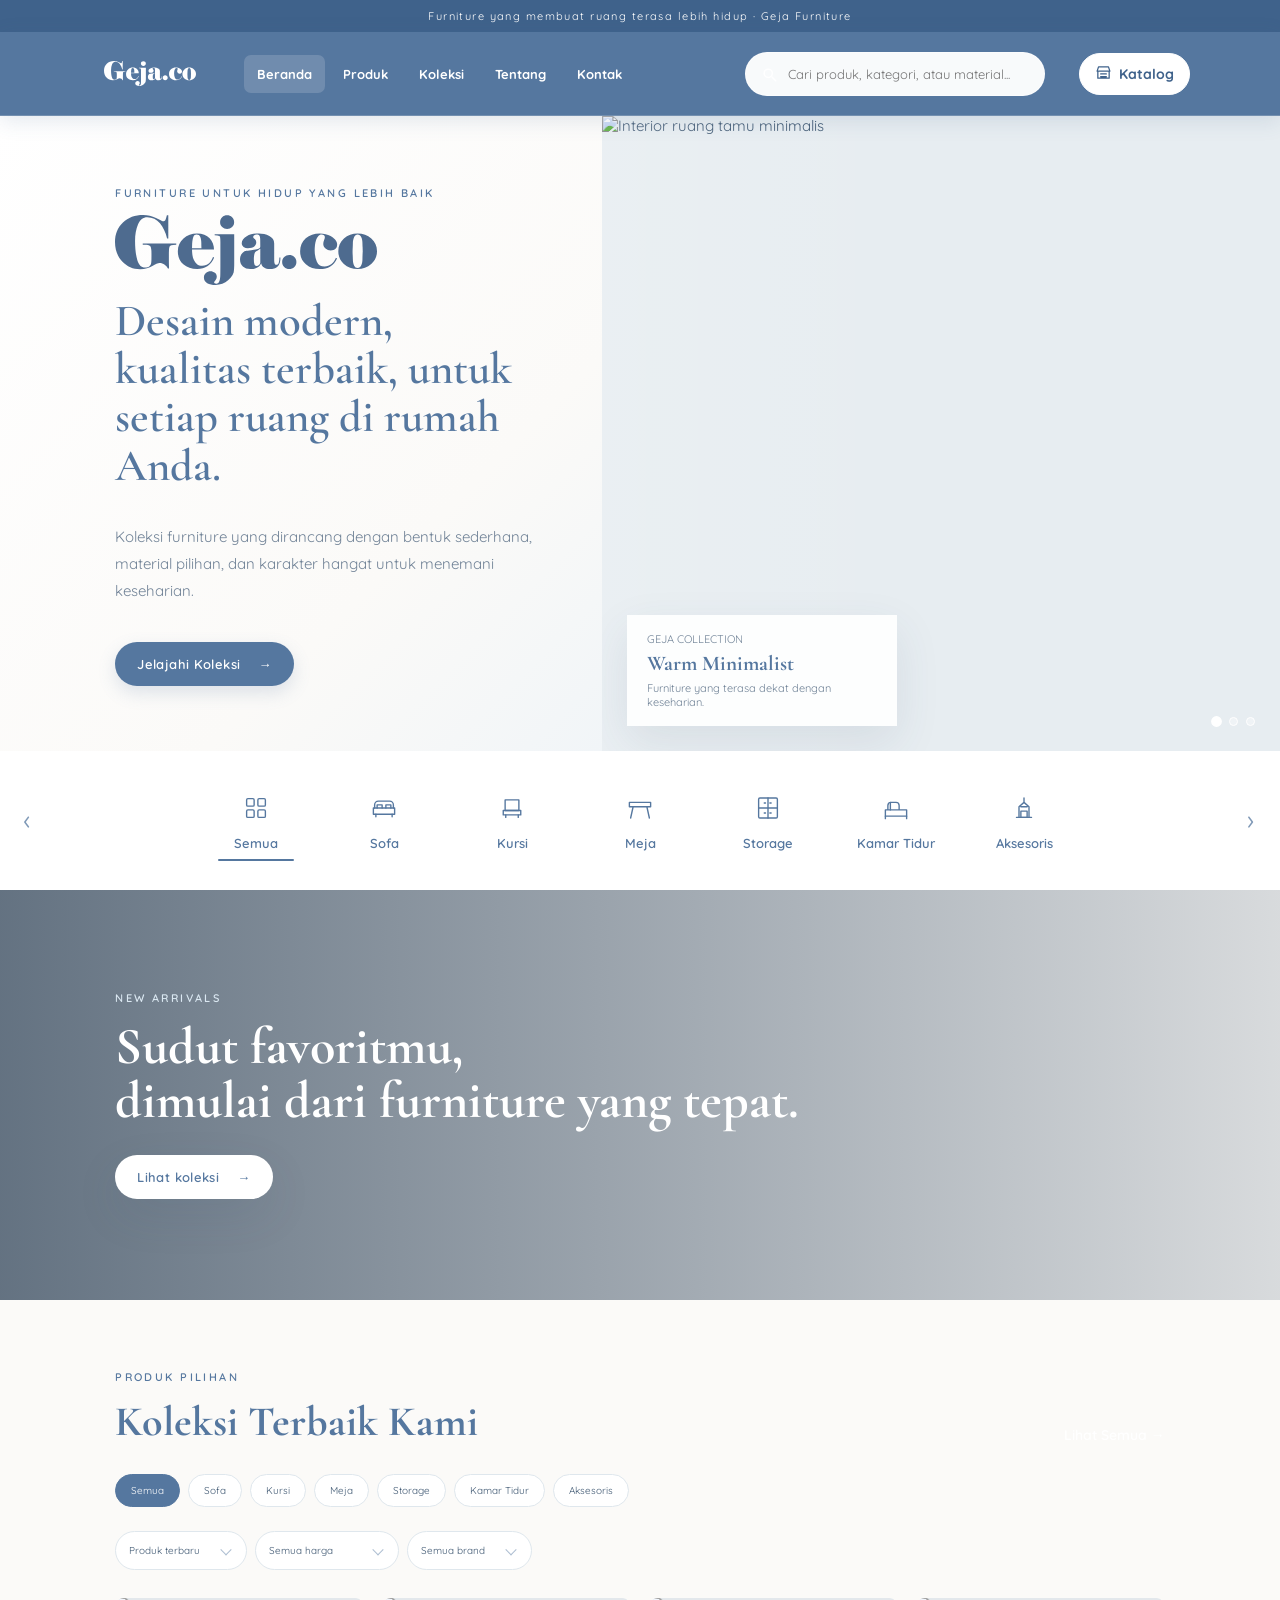
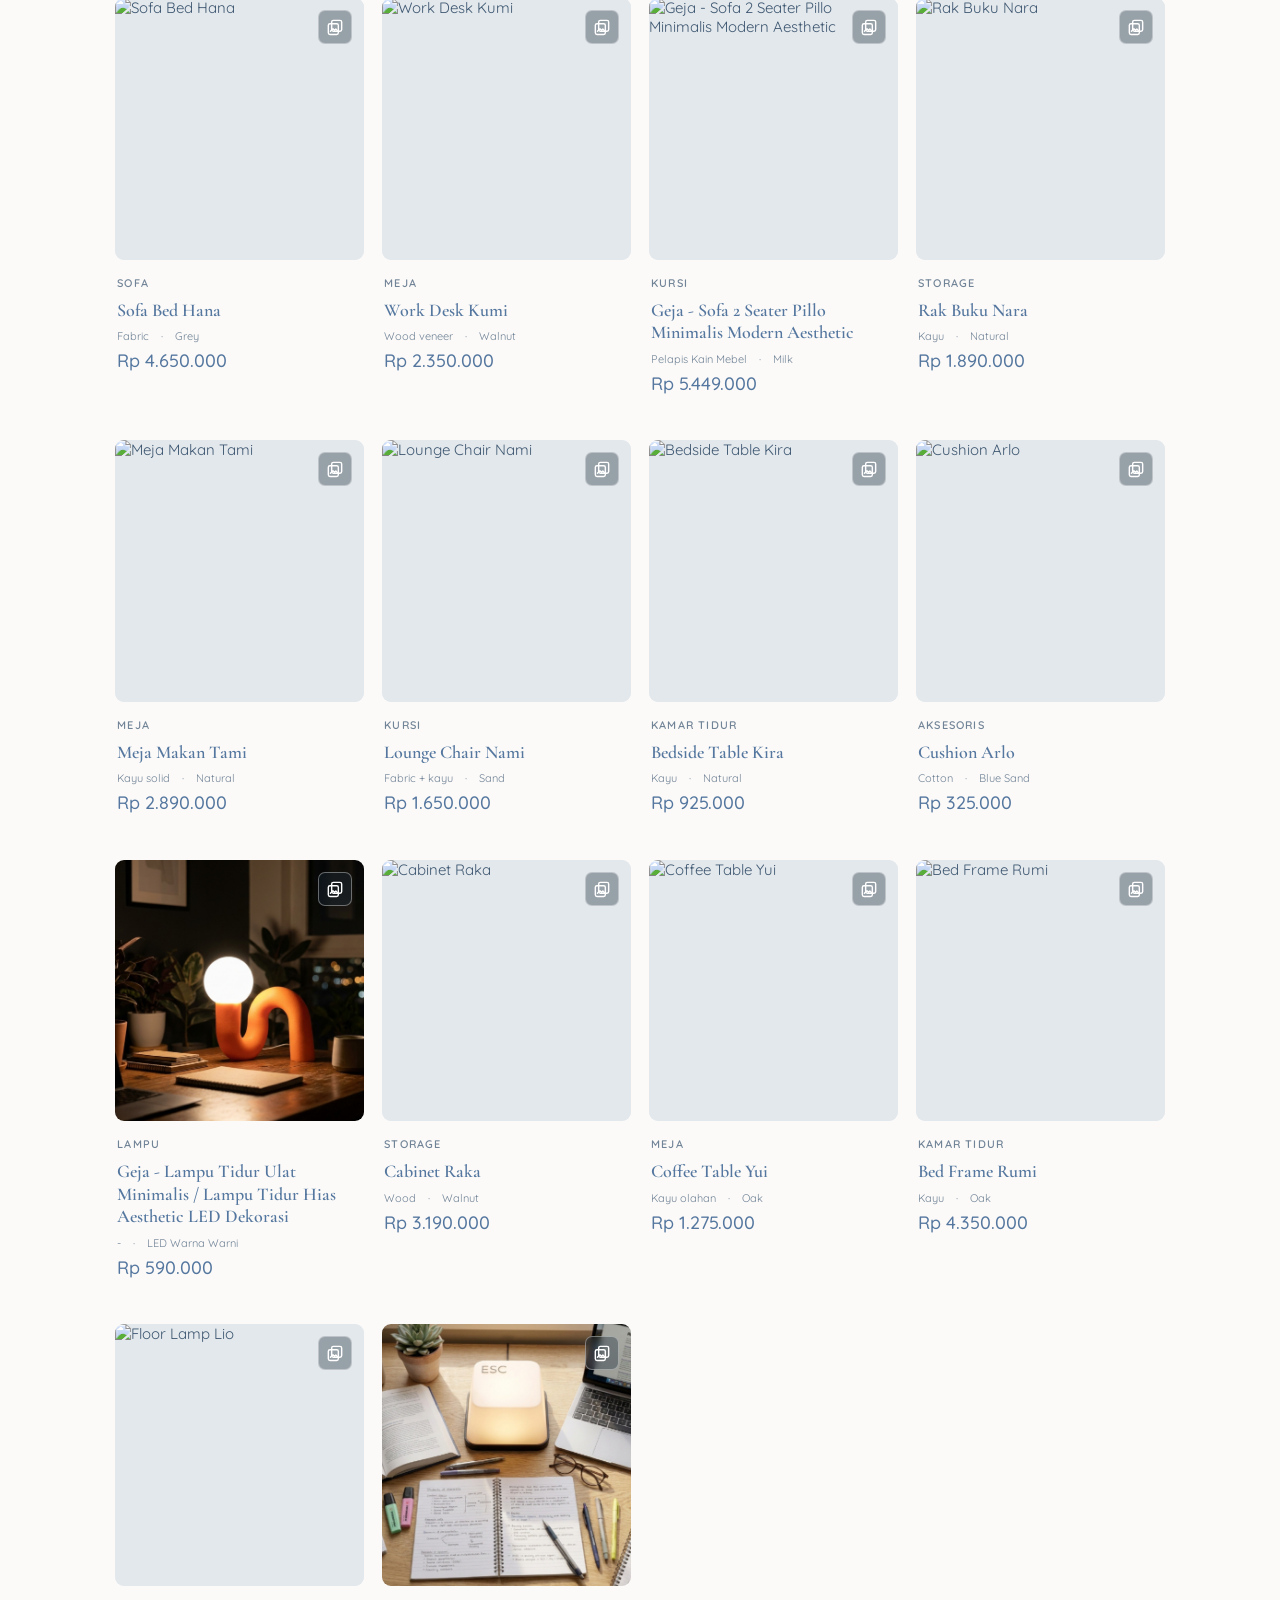
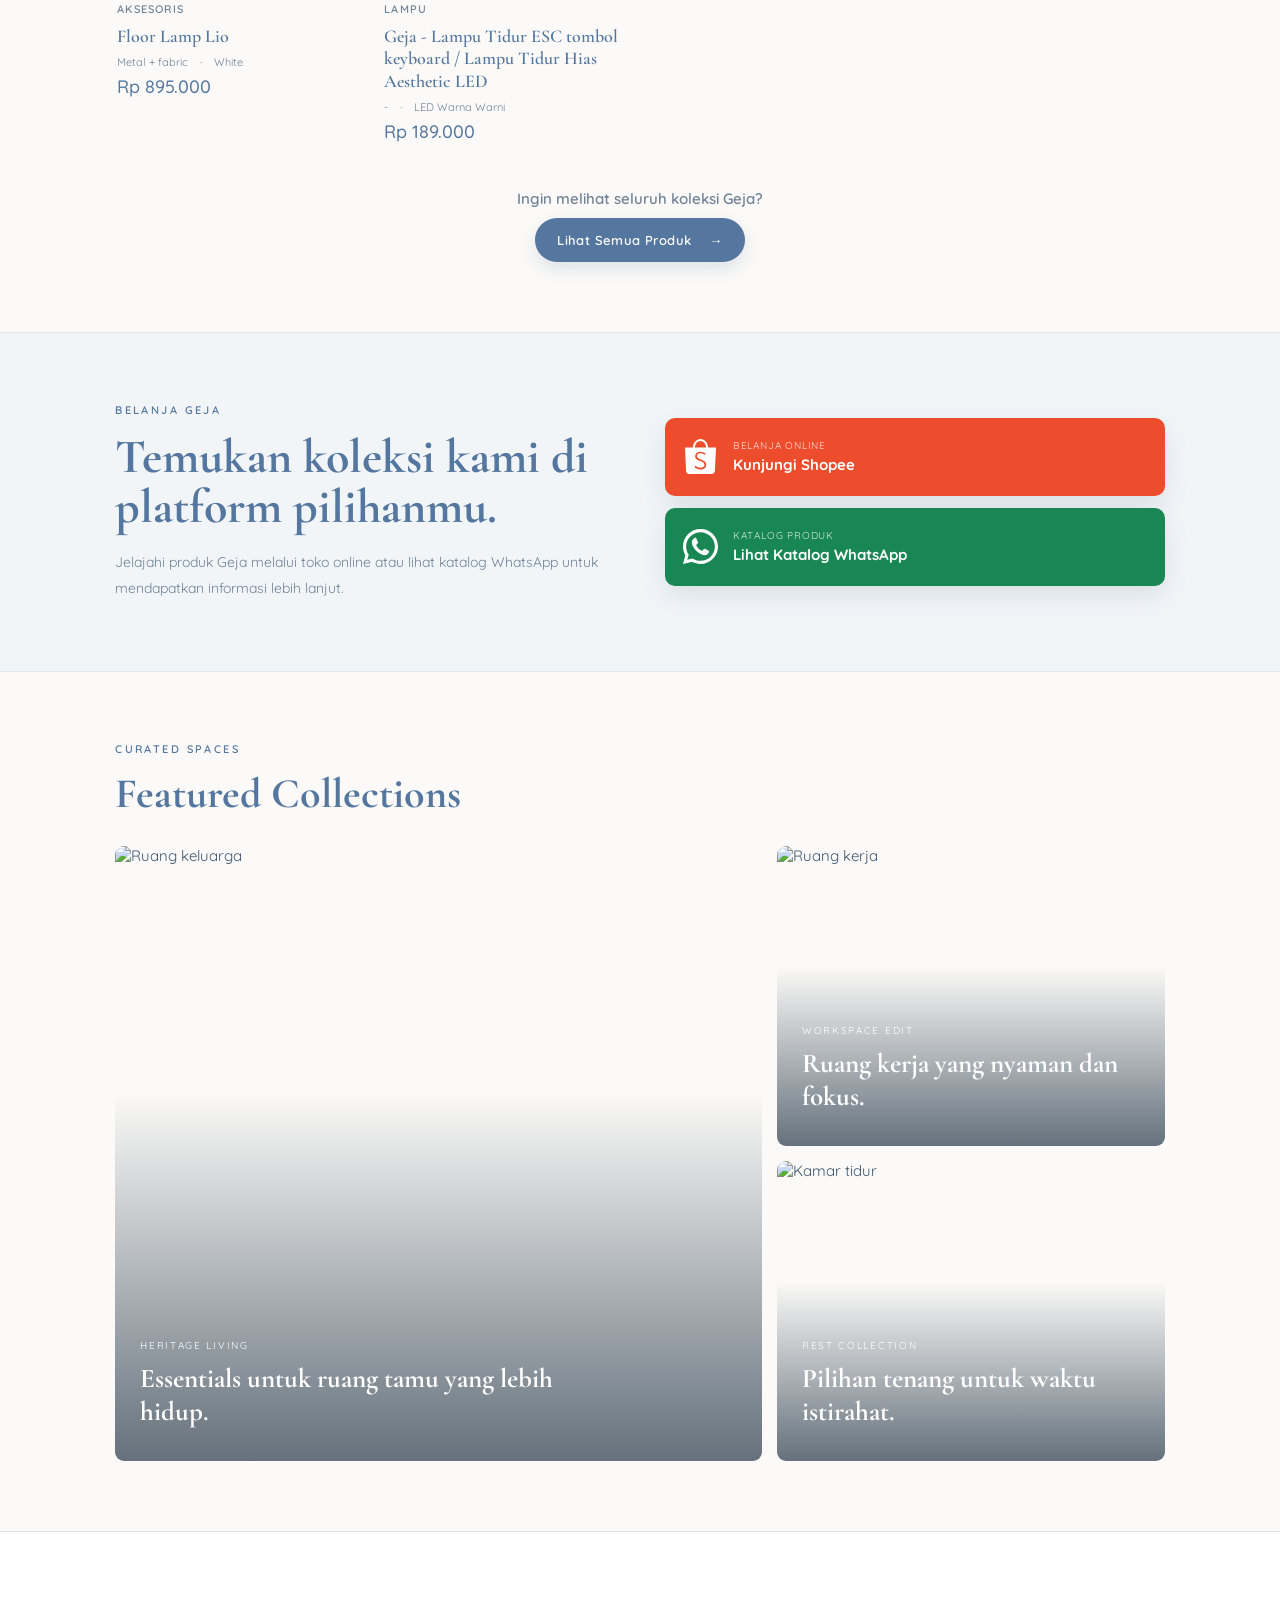
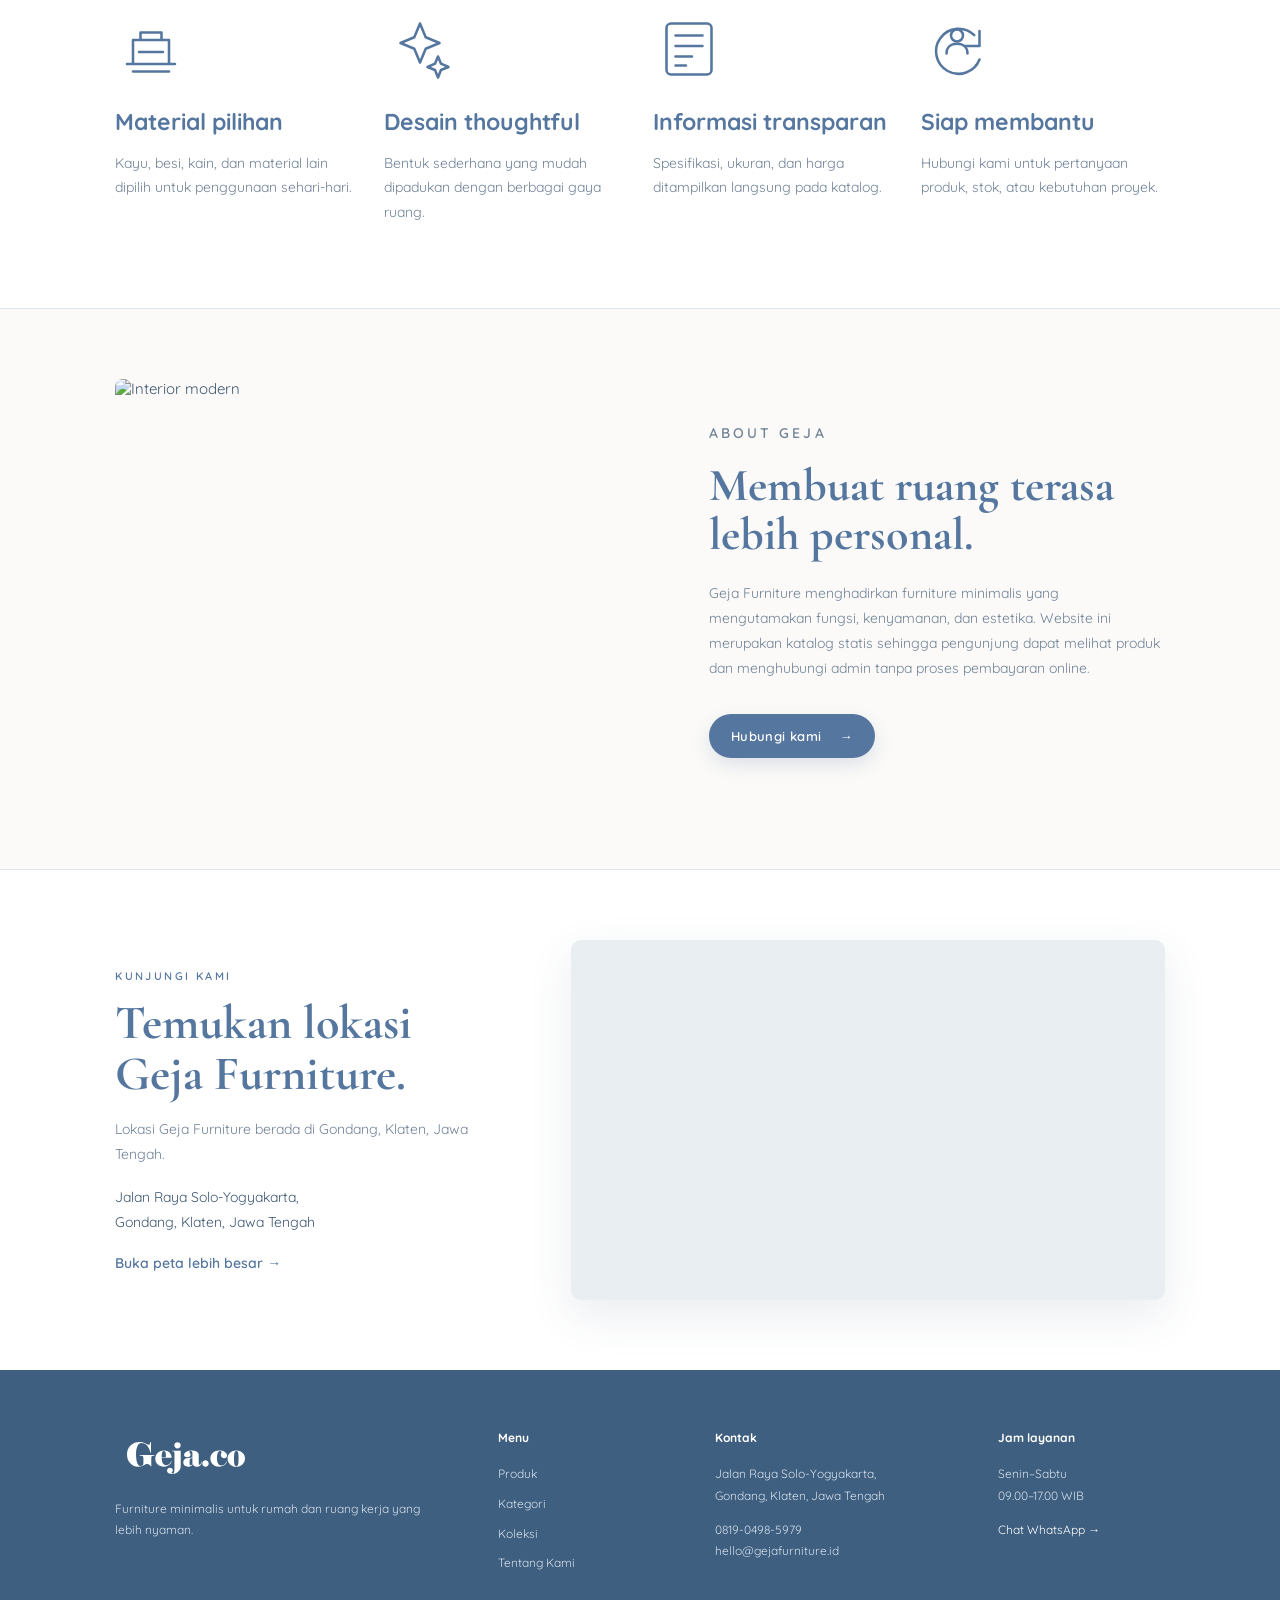
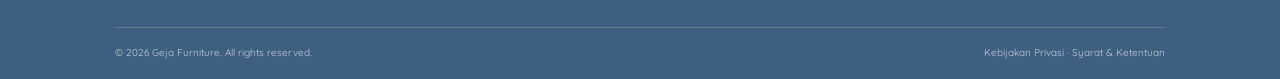
==== commit 5dcc70b2: "perbaikan modal detil produk dan tombol share & close" ====
--- a/index.html
+++ b/index.html
@@ -1,4 +1,4 @@
-﻿<!DOCTYPE html>
+<!DOCTYPE html>
 <html lang="id">
 <head>
   <meta charset="UTF-8">
@@ -179,7 +179,7 @@
 
   <footer id="kontak"><div class="footer-main"><div><a class="logo footer-logo" href="#home"><img src="geja-logo.svg" alt="Geja Furniture"></a><p>Furniture minimalis untuk rumah dan ruang kerja yang lebih nyaman.</p></div><div><h4>Menu</h4><a href="#produk">Produk</a><a href="#kategori">Kategori</a><a href="#koleksi">Koleksi</a><a href="#tentang">Tentang Kami</a></div><div><h4>Kontak</h4><p>Jalan Raya Solo-Yogyakarta,<br>Gondang, Klaten, Jawa Tengah</p><p>0819-0498-5979<br>hello@gejafurniture.id</p></div><div><h4>Jam layanan</h4><p>Senin–Sabtu<br>09.00–17.00 WIB</p><a class="wa" href="https://wa.me/6281904985979" target="_blank" rel="noopener noreferrer">Chat WhatsApp →</a></div></div><div class="footer-bottom"><span>© <span id="year">2026</span> Geja Furniture. All rights reserved.</span><span>Kebijakan Privasi · Syarat & Ketentuan</span></div></footer>
 
-  <div class="modal" id="modal" role="dialog" aria-modal="true" aria-labelledby="modalName" aria-hidden="true"><div class="modal-box"><button class="modal-share" id="modalShare" type="button" aria-label="Bagikan produk" title="Bagikan produk"><svg viewBox="0 0 24 24" aria-hidden="true"><circle cx="18" cy="5" r="2.5"></circle><circle cx="6" cy="12" r="2.5"></circle><circle cx="18" cy="19" r="2.5"></circle><path d="m8.2 10.8 7.6-4.6M8.2 13.2l7.6 4.6"></path></svg></button><button class="modal-close" id="modalClose" type="button" aria-label="Tutup detail">×</button><div class="modal-gallery" aria-label="Foto produk"><img id="modalImg" src="" alt="" tabindex="0"><button class="modal-image-arrow previous" id="modalImagePrev" type="button" aria-label="Foto sebelumnya" hidden>‹</button><span class="modal-image-count" id="modalImageCount" hidden></span><button class="modal-image-arrow next" id="modalImageNext" type="button" aria-label="Foto berikutnya" hidden>›</button><div class="modal-image-dots" id="modalImageDots" hidden></div></div><div class="modal-info"><p class="eyebrow" id="modalCategory"></p><h2 id="modalName"></h2><div class="modal-price-row"><strong id="modalPrice"></strong></div><p id="modalDesc"></p><div class="spec" id="modalSpec"></div><div class="modal-actions"><a class="btn shopee-modal-button" id="modalShopee" target="_blank" rel="noopener noreferrer"><img class="modal-action-icon" src="Shopee%20Icon.svg" alt="">Beli via Shopee</a><a class="btn primary whatsapp-modal-button" style="background: #198754;" id="modalContact" target="_blank" rel="noopener noreferrer"><img class="modal-action-icon" src="WhatsApp%20Logo.svg" alt="">Tanya via WhatsApp</a></div></div></div></div>
+  <div class="modal" id="modal" role="dialog" aria-modal="true" aria-labelledby="modalName" aria-hidden="true"><div class="modal-box"><div class="modal-controls"><button class="modal-share" id="modalShare" type="button" aria-label="Bagikan produk" title="Bagikan produk"><svg viewBox="0 0 24 24" aria-hidden="true"><circle cx="18" cy="5" r="2.5"></circle><circle cx="6" cy="12" r="2.5"></circle><circle cx="18" cy="19" r="2.5"></circle><path d="m8.2 10.8 7.6-4.6M8.2 13.2l7.6 4.6"></path></svg></button><button class="modal-close" id="modalClose" type="button" aria-label="Tutup detail">×</button></div><div class="modal-gallery" aria-label="Foto produk"><img id="modalImg" src="" alt="" tabindex="0"><button class="modal-image-arrow previous" id="modalImagePrev" type="button" aria-label="Foto sebelumnya" hidden>‹</button><span class="modal-image-count" id="modalImageCount" hidden></span><button class="modal-image-arrow next" id="modalImageNext" type="button" aria-label="Foto berikutnya" hidden>›</button><div class="modal-image-dots" id="modalImageDots" hidden></div></div><div class="modal-info"><p class="eyebrow" id="modalCategory"></p><h2 id="modalName"></h2><div class="modal-price-row"><strong id="modalPrice"></strong></div><p id="modalDesc"></p><div class="spec" id="modalSpec"></div><div class="modal-actions"><a class="btn shopee-modal-button" id="modalShopee" target="_blank" rel="noopener noreferrer"><img class="modal-action-icon" src="Shopee%20Icon.svg" alt="">Beli via Shopee</a><a class="btn primary whatsapp-modal-button" style="background: #198754;" id="modalContact" target="_blank" rel="noopener noreferrer"><img class="modal-action-icon" src="WhatsApp%20Logo.svg" alt="">Tanya via WhatsApp</a></div></div></div></div>
   <div class="product-image-viewer" id="productImageViewer" role="dialog" aria-modal="true" aria-label="Foto produk layar penuh" aria-hidden="true"><button class="product-image-viewer-close" id="productImageViewerClose" type="button" aria-label="Tutup foto">×</button><button class="product-image-viewer-reset" id="productImageViewerReset" type="button" aria-label="Atur ulang zoom" title="Atur ulang zoom" hidden>↺</button><img id="productImageViewerImg" src="" alt=""></div>
 
   <script src="script.js"></script>
--- a/style.css
+++ b/style.css
@@ -1,5 +1,5 @@
-:root{--blue:#55779f;--blue-dark:#3f628b;--blue-soft:#eaf0f5;--blue-pale:#f3f6f8;--ink:#40556d;--muted:#8190a0;--paper:#fbfaf8;--white:#fff;--line:#e4e9ed;--warm:#f3eee7;--success:#567765;--shadow:0 16px 45px rgba(57,83,108,.10)}
-.hero .hero-copy h1{font-family:"Cormorant Garamond",serif;font-weight:600;letter-spacing:0}
+:root{--blue:#55779f;--blue-dark:#3f628b;--blue-soft:#eaf0f5;--blue-pale:#f3f6f8;--ink:#40556d;--muted:#8190a0;--paper:#fbfaf8;--white:#fff;--line:#e4e9ed;--warm:#f3eee7;--success:#567765;--shadow:0 16px 45px rgba(57,83,108,.10);--heading-font-family:"Cormorant Garamond",serif}
+.hero .hero-copy h1{font-family:var(--heading-font-family);font-weight:600;letter-spacing:0}
 *{box-sizing:border-box}html{scroll-behavior:smooth;scroll-padding-top:75px}body{margin:0;color:var(--ink);background:var(--paper);font-family:"Quicksand",sans-serif}body.modal-open{overflow:hidden}.sr-only{position:absolute;width:1px;height:1px;padding:0;margin:-1px;overflow:hidden;clip:rect(0,0,0,0);white-space:nowrap;border:0}
 .topbar{background:var(--blue);color:#fff;text-align:center;font-size:10px;padding:8px 20px;letter-spacing:.13em}.header{height:82px;background:rgba(255,255,255,.94);backdrop-filter:blur(15px);display:flex;align-items:center;gap:34px;padding:0 7vw;position:sticky;top:0;z-index:20;border-bottom:1px solid var(--line);box-sizing:border-box}.logo{display:flex;align-items:center;text-decoration:none;flex:none;padding:12px 12px;border-radius:10px;line-height:0;align-self:center}.logo img{width:92px;height:auto;display:block;object-fit:contain;margin:0}.header nav{display:flex;gap:31px;flex:1;align-items:center}.header nav a,.text-link{font-size:13px;color:var(--ink);text-decoration:none;position:relative}.header nav a:after{content:"";position:absolute;left:0;right:0;bottom:-10px;height:2px;background:var(--blue);transform:scaleX(0);transform-origin:left;transition:.25s}.header nav a:hover:after,.header nav a.nav-active:after{transform:scaleX(1)}.header-search{width:min(300px,25vw);position:relative}.header-search input{width:100%;border:0;background:var(--blue-pale);border-radius:24px;padding:12px 16px 12px 42px;outline:none;font:inherit;font-size:11px;color:var(--ink)}.header-search input:focus{box-shadow:0 0 0 2px rgba(85,119,159,.18)}.search-icon{position:absolute;left:15px;top:50%;transform:translateY(-50%);width:18px;height:18px;display:flex;align-items:center;justify-content:center;color:var(--blue);z-index:1;background:transparent;border:0;padding:0;cursor:pointer}.search-icon svg,.search-box svg{width:18px;height:18px;stroke:currentColor;fill:none;stroke-width:2;stroke-linecap:round;stroke-linejoin:round}.header-icon{color:var(--blue);font-size:22px;text-decoration:none;line-height:1}.menu-btn{display:none;background:none;border:0;font-size:24px;color:var(--blue);cursor:pointer}
 .hero{display:grid;grid-template-columns:47% 53%;min-height:590px;background:var(--white)}.hero-copy{padding:70px 5vw 65px 9vw;display:flex;flex-direction:column;justify-content:center;background:linear-gradient(135deg,#fff 0%,#fbfaf8 68%,#f1f5f8 100%)}.eyebrow{font-size:10px;letter-spacing:.25em;font-weight:600;color:var(--blue);margin:0 0 15px}.hero-brand{margin:0 0 12px}.hero-brand img{width:min(270px,62%);height:auto;display:block}.hero h1{font-family:"Quicksand",sans-serif;font-size:clamp(31px,3.3vw,51px);font-weight:600;line-height:1.02;margin:0 0 18px;letter-spacing:-.5px;color:var(--blue)}.hero h1 em{font-style:normal;color:#74879a}.hero-text{color:var(--muted);line-height:1.85;max-width:500px;font-size:13px}.hero-actions{display:flex;align-items:center;gap:25px;margin-top:23px}.btn{display:inline-flex;align-items:center;justify-content:center;gap:18px;padding:13px 21px;text-decoration:none;font-size:11px;font-weight:600;letter-spacing:.03em;border:0;cursor:pointer;font-family:inherit;border-radius:25px;transition:.2s}.btn.primary{background:var(--blue);color:#fff;box-shadow:0 7px 18px rgba(85,119,159,.18)}.btn.light{background:#fff;color:var(--blue);box-shadow:var(--shadow)}.btn.outline{border:1px solid var(--blue);background:transparent;color:var(--blue)}.btn:hover{transform:translateY(-2px)}.text-link:hover{color:var(--blue)}.hero-image{position:relative;min-height:590px;background:#e7edf1;overflow:hidden}.hero-image>img{width:100%;height:100%;object-fit:cover;display:block}.hero-image:after{content:"";position:absolute;inset:0;background:linear-gradient(90deg,rgba(255,255,255,.12),transparent 45%)}.hero-card{position:absolute;bottom:25px;left:25px;background:rgba(255,255,255,.93);padding:17px 20px;max-width:270px;box-shadow:var(--shadow);z-index:2}.hero-card small,.hero-card span{display:block;color:var(--muted);font-size:9px}.hero-card strong{display:block;margin:5px 0;font-family:"Quicksand",sans-serif;font-size:23px;color:var(--blue)}
@@ -173,9 +173,10 @@
 .header-product-btn span:first-child{font-size:19px;line-height:1;}
 .catalog-icon{width:17px;height:17px;fill:none;stroke:currentColor;stroke-width:1.8;stroke-linecap:round;stroke-linejoin:round}
 .header-product-btn:hover{background:rgba(255,255,255,.20);border-color:rgba(255,255,255,.75);transform:translateY(-1px);}
-.product .product-info h3,.modal .modal-info h2{font-family:"Cormorant Garamond",serif;font-weight:600}
-.hero-card .hero-card-title,.banner h2{font-family:"Cormorant Garamond",serif}
-.products .section-head h2,.shopping h2,.collections .section-head h2,.about-copy h2,.location-copy h2,.collection h3{font-family:"Cormorant Garamond",serif}
+.product .product-info h3,.modal .modal-info h2{font-family:var(--heading-font-family);font-weight:600}
+.hero-card .hero-card-title,.banner h2{font-family:var(--heading-font-family)}
+.products .section-head h2,.shopping h2,.collections .section-head h2,.about-copy h2,.location-copy h2,.collection h3{font-family:var(--heading-font-family)}
+.modal-info #modalDesc{white-space:pre-line}
 .product h3{font-size:18px;font-weight:750;line-height:1.25;margin:8px 0 8px;}
 .price{font-size:18px;font-weight:500;line-height:1.2;}
 .product-category{font-size:11px;font-weight:600;}
@@ -359,11 +360,15 @@
 .product-image-gallery-icon svg{display:block;width:20px;height:20px;fill:none;stroke:currentColor;stroke-width:1.7;stroke-linecap:round;stroke-linejoin:round}
 
 .modal-box{max-height:calc(100vh - 60px);overflow-x:hidden;overflow-y:auto;overscroll-behavior:contain}
+.modal-controls{position:sticky;top:12px;z-index:8;grid-column:1/-1;grid-row:1;display:flex;align-items:flex-start;justify-content:flex-end;gap:10px;width:100%;height:0;padding:0 12px;pointer-events:none}
+.modal-controls .modal-share,.modal-controls .modal-close{position:static;pointer-events:auto}
+.modal-info{grid-column:2;grid-row:1}
 .modal-box{box-shadow:0 24px 65px rgba(15,23,32,.30)}
 @supports(height:100dvh){.modal-box{max-height:calc(100dvh - 60px)}}
 @media(max-width:620px){
   .modal-box{max-height:calc(100vh - 24px)}
   .modal-gallery{flex-shrink:0}
+  .modal-info{grid-column:1;grid-row:auto}
 }
 @supports(height:100dvh){@media(max-width:620px){.modal-box{max-height:calc(100dvh - 24px)}}}
 
@@ -381,6 +386,16 @@
 @media(max-width:1100px){.toolbar .selects{justify-content:flex-start}}
 .modal-close{box-sizing:border-box;width:34px;height:34px;min-width:34px;min-height:34px;aspect-ratio:1;flex:none;display:grid;place-items:center;padding:0;line-height:1;border-radius:50%}
 
+@media(min-width:621px){
+  .modal-box{height:min(80vh,calc(100vh - 60px));grid-template-rows:minmax(0,1fr);overflow:hidden}
+  .modal-gallery,.modal-info{height:100%;min-height:0}
+  .modal-gallery>img{height:100%;min-height:0;object-fit:cover}
+  .modal-info{overflow-y:auto;overscroll-behavior:contain}
+}
+@supports(height:100dvh){
+  @media(min-width:621px){.modal-box{height:min(80dvh,calc(100dvh - 60px));max-height:calc(100dvh - 60px)}}
+}
+
 .scroll-reveal{opacity:0;transform:translateY(22px);transition:opacity .65s ease,transform .65s cubic-bezier(.2,.7,.2,1)}
 .scroll-reveal.is-visible{opacity:1;transform:translateY(0)}
 @media(prefers-reduced-motion:reduce){.scroll-reveal{opacity:1;transform:none;transition:none}}
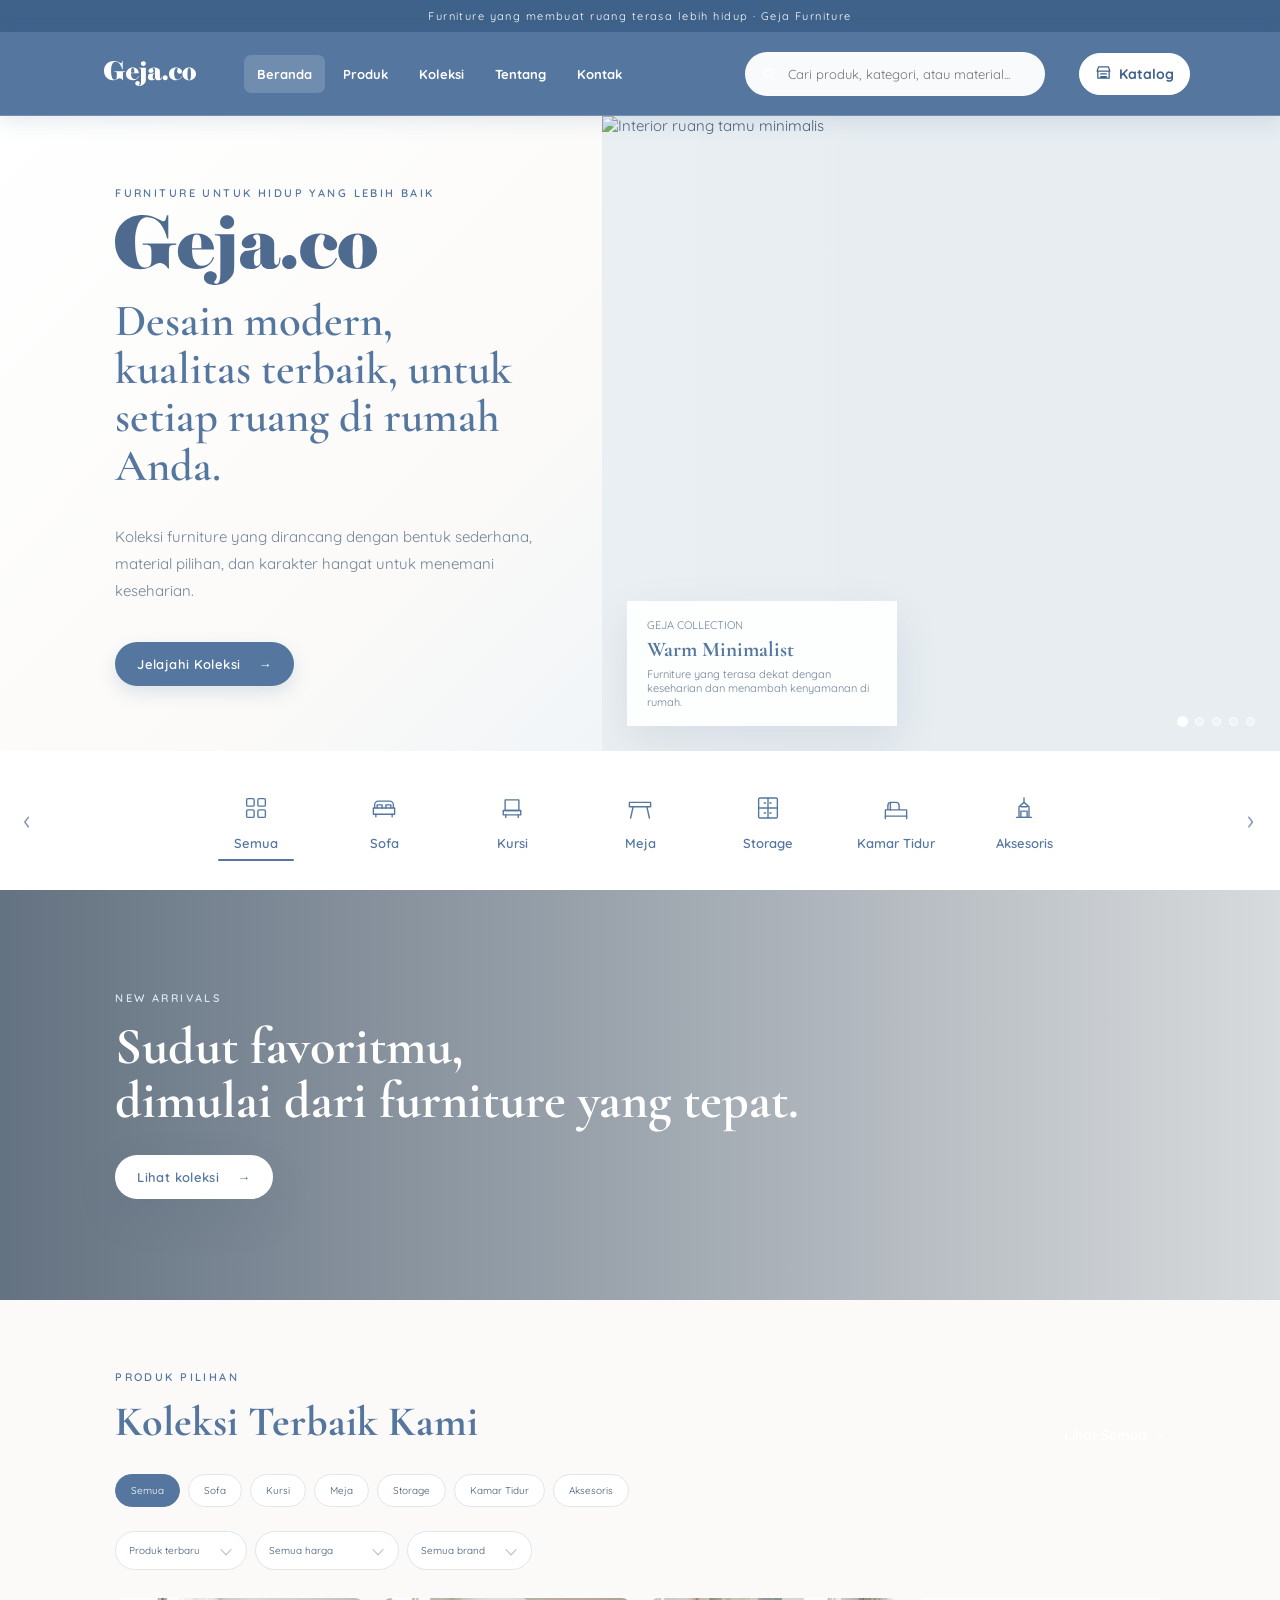
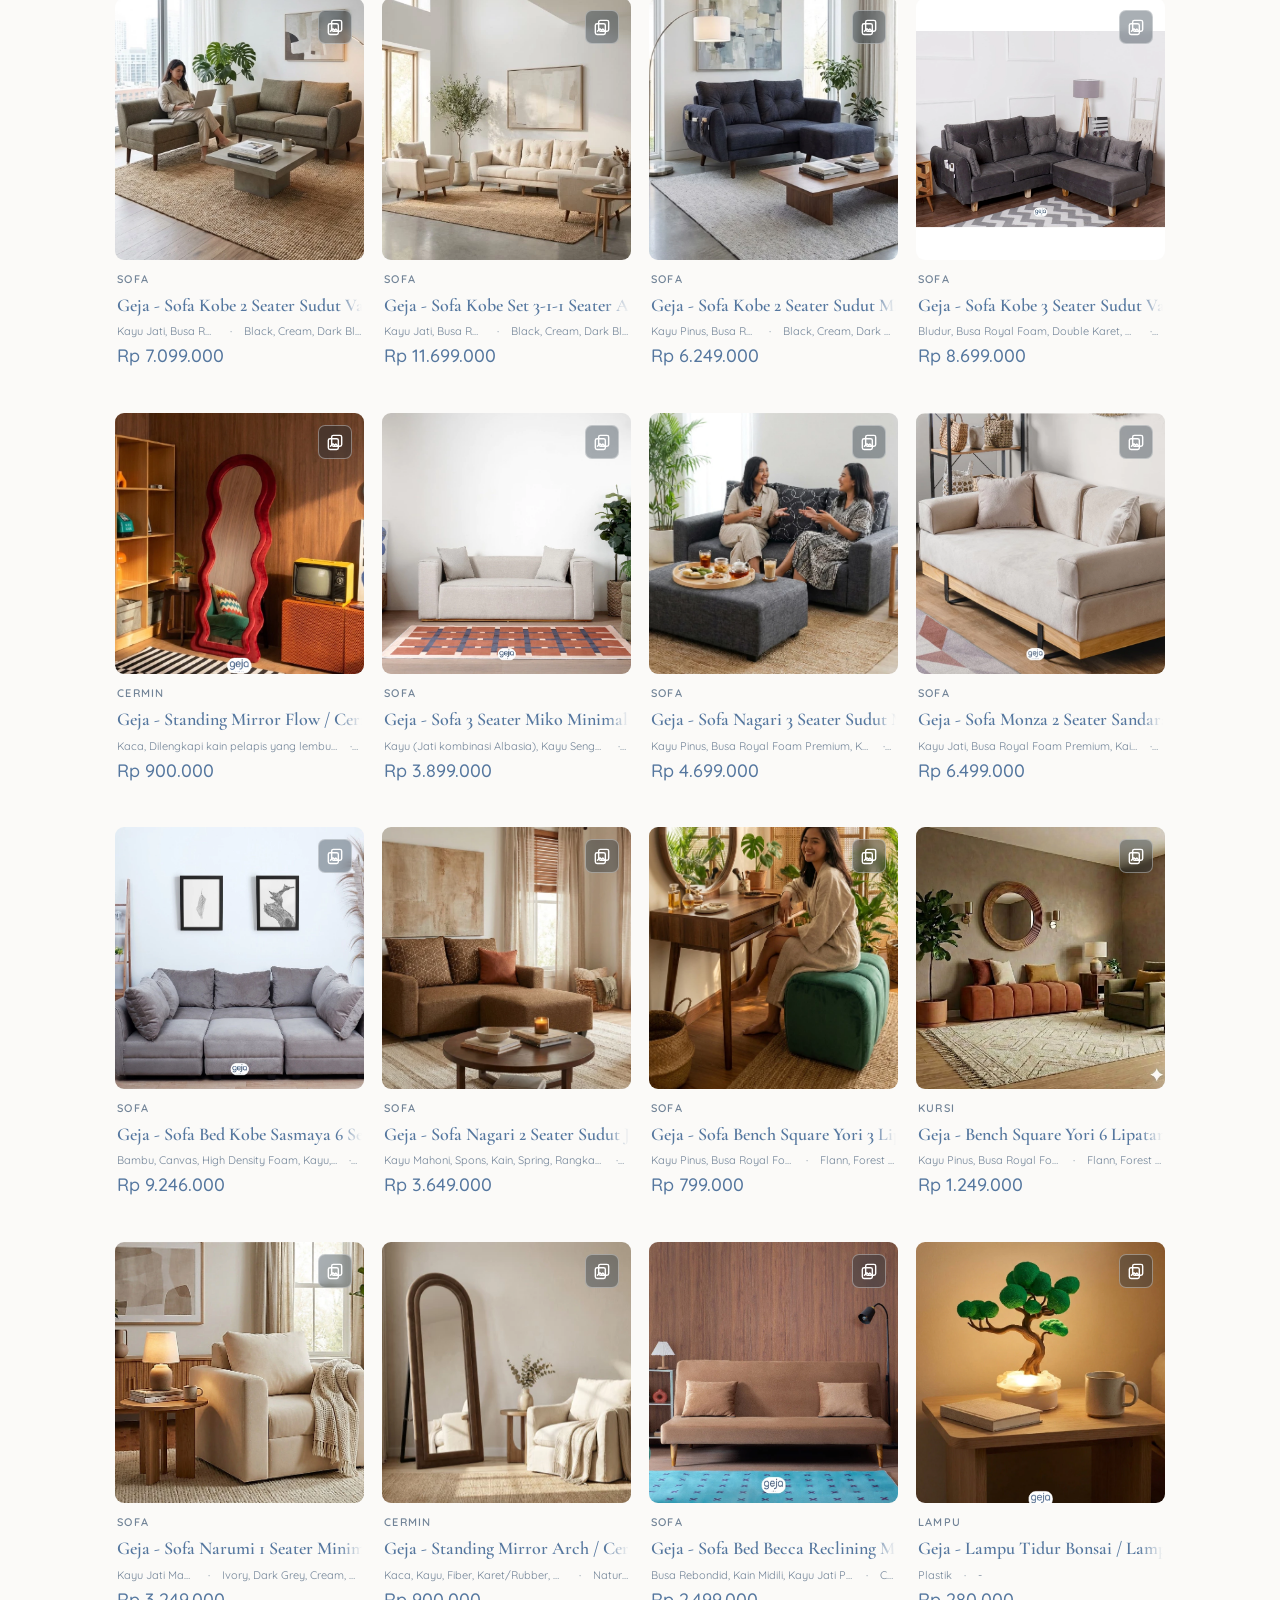
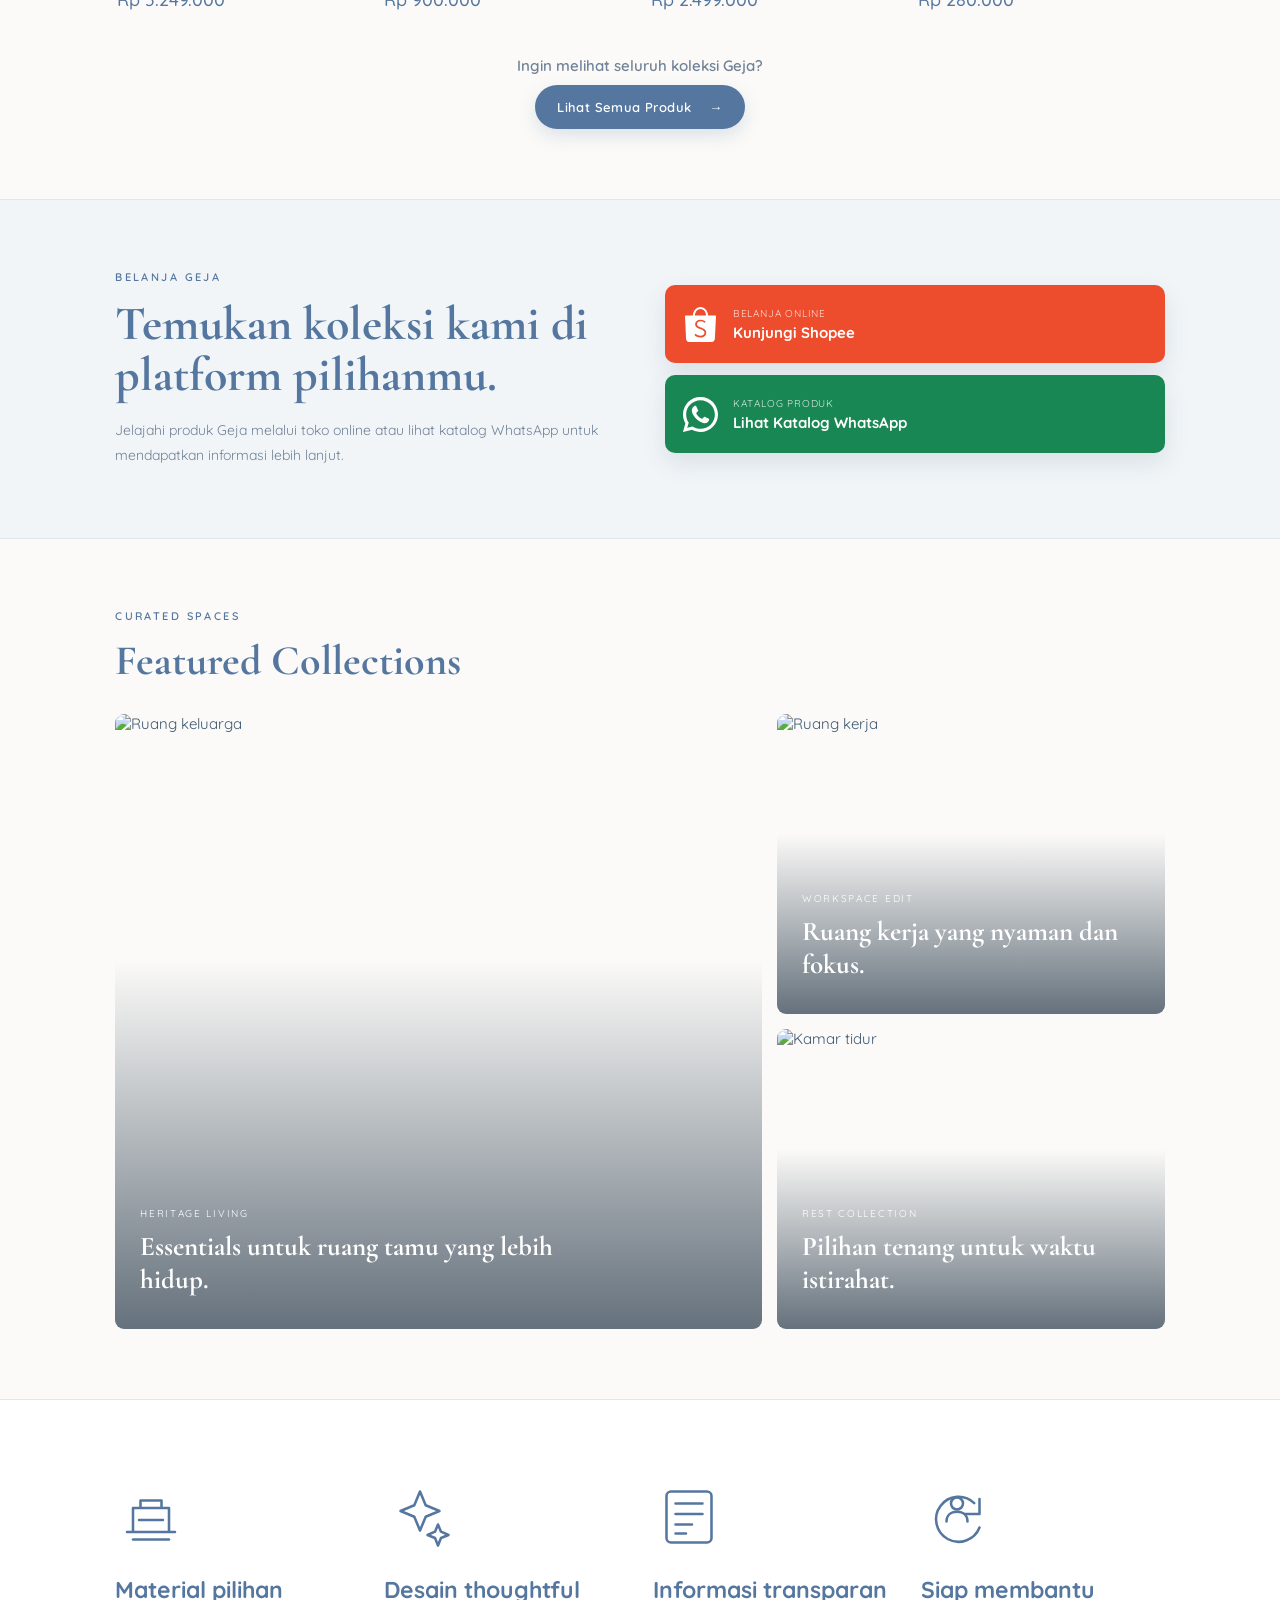
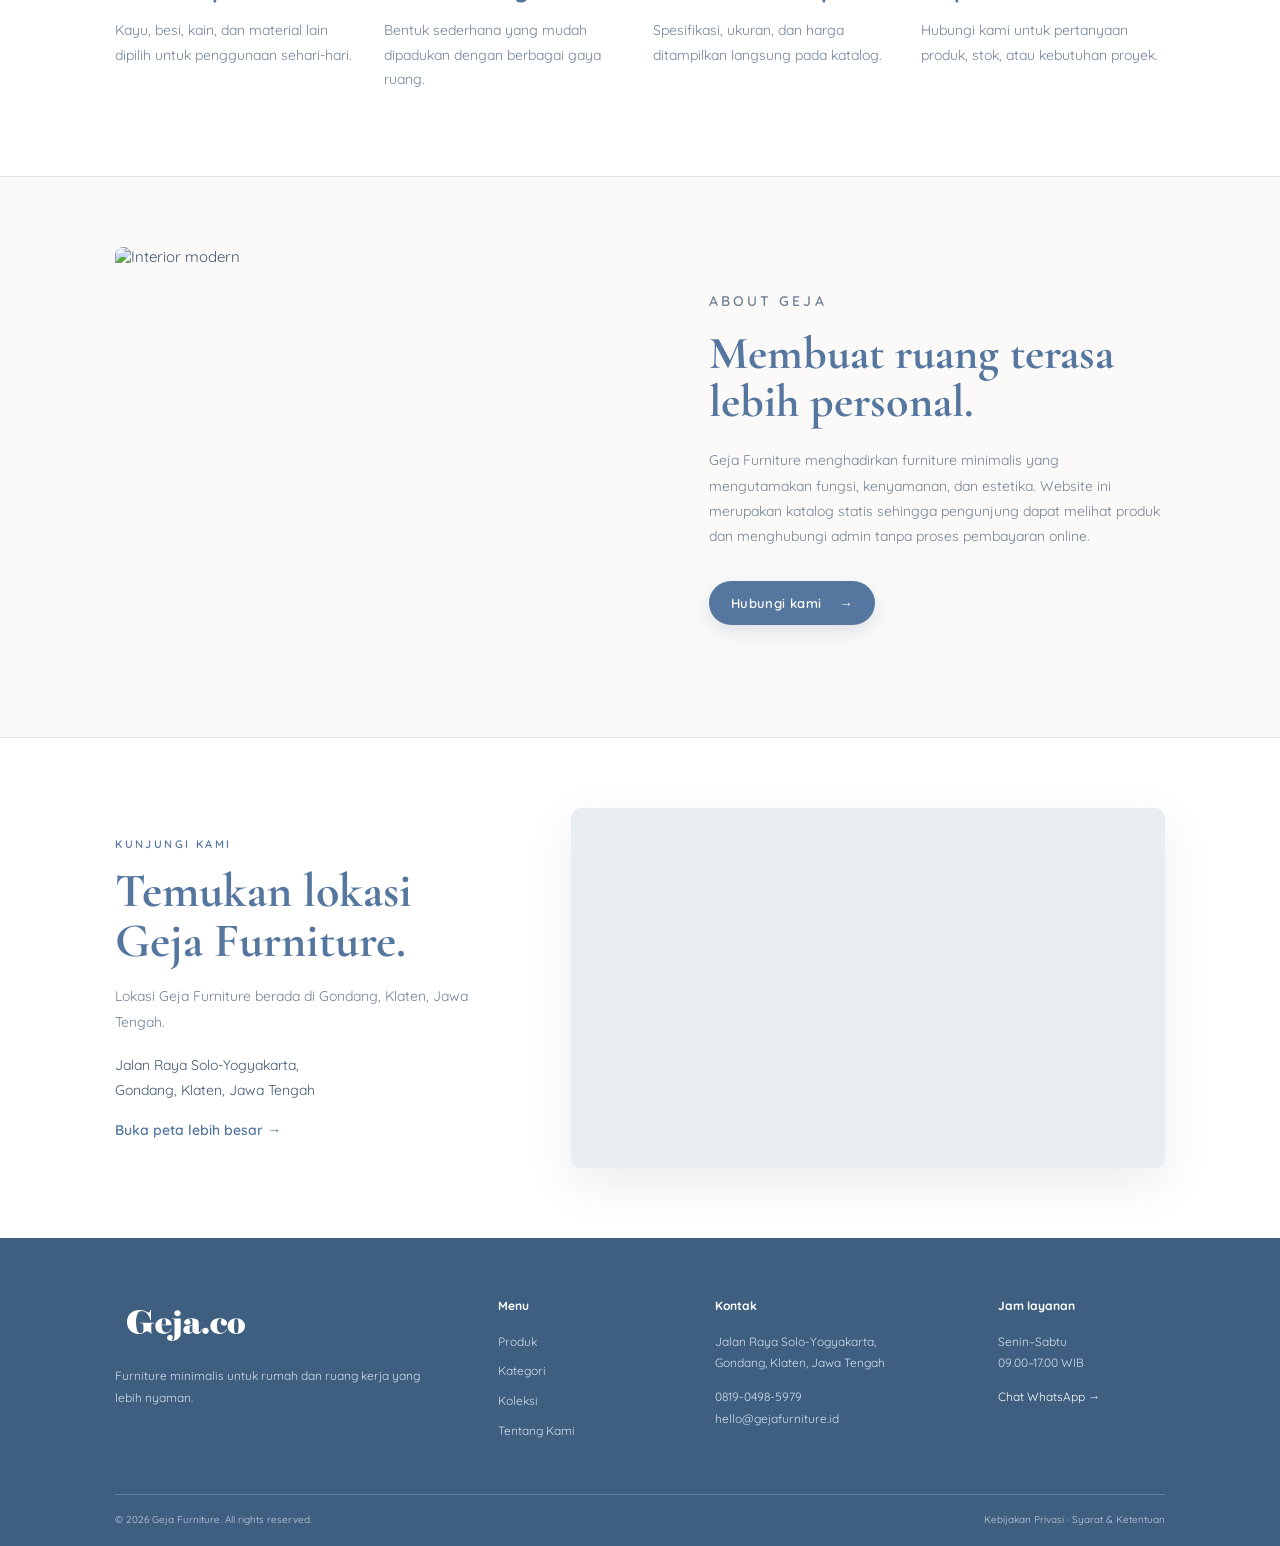
==== commit 4edaf164: "penambahan slide pada carousal" ====
--- a/index.html
+++ b/index.html
@@ -1,4 +1,4 @@
-<!DOCTYPE html>
+﻿<!DOCTYPE html>
 <html lang="id">
 <head>
   <meta charset="UTF-8">
@@ -72,15 +72,19 @@
       </div>
       <div class="hero-image" id="heroCarousel" aria-label="Galeri inspirasi interior">
         <div class="hero-slides">
-          <img class="hero-slide active" src="https://images.unsplash.com/photo-1600210492486-724fe5c67fb0?auto=format&fit=crop&w=1400&q=85" alt="Interior ruang tamu minimalis" data-card-label="GEJA COLLECTION" data-card-title="Warm Minimalist" data-card-description="Furniture yang terasa dekat dengan keseharian." fetchpriority="high">
-          <img class="hero-slide" src="https://images.unsplash.com/photo-1616486338812-3dadae4b4ace?auto=format&fit=crop&w=1400&q=85" alt="Ruang keluarga dengan furniture hangat" data-card-label="LIVING COLLECTION" data-card-title="Ruang Keluarga Hangat" data-card-description="Pilihan furniture untuk berkumpul dan menikmati waktu bersama." loading="lazy">
-          <img class="hero-slide" src="https://images.unsplash.com/photo-1497366754035-f200968a6e72?auto=format&fit=crop&w=1400&q=85" alt="Ruang kerja modern dan nyaman" data-card-label="WORKSPACE COLLECTION" data-card-title="Ruang Kerja Nyaman" data-card-description="Desain fungsional untuk menemani fokus dan produktivitas." loading="lazy">
+          <img class="hero-slide active" src="https://images.unsplash.com/photo-1600210492486-724fe5c67fb0?auto=format&fit=crop&w=1400&q=85" alt="Interior ruang tamu minimalis" data-card-label="GEJA COLLECTION" data-card-title="Warm Minimalist" data-card-description="Furniture yang terasa dekat dengan keseharian dan menambah kenyamanan di rumah." fetchpriority="high">
+          <img class="hero-slide" src="https://images.unsplash.com/photo-1616486338812-3dadae4b4ace?auto=format&fit=crop&w=1400&q=85" alt="Ruang keluarga dengan furniture hangat" data-card-label="LIVING COLLECTION" data-card-title="Ruang Keluarga Hangat" data-card-description="Pilihan furniture untuk berkumpul, bersantai, dan menikmati momen bersama setiap hari." loading="lazy">
+          <img class="hero-slide" src="https://images.unsplash.com/photo-1497366754035-f200968a6e72?auto=format&fit=crop&w=1400&q=85" alt="Ruang kerja modern dan nyaman" data-card-label="WORKSPACE COLLECTION" data-card-title="Ruang Kerja Nyaman" data-card-description="Desain fungsional yang membantu fokus, tetap rileks, dan terasa lebih produktif." loading="lazy">
+          <img class="hero-slide" src="https://images.unsplash.com/photo-1505693416388-ac5ce068fe85?auto=format&fit=crop&w=1400&q=85" alt="Kamar tidur minimalis modern" data-card-label="BEDROOM EDIT" data-card-title="Kamar Tidur yang Tenang" data-card-description="Material lembut, bentuk sederhana, dan nuansa santai untuk ruang istirahat yang lebih menyenangkan." loading="lazy">
+          <img class="hero-slide" src="https://images.unsplash.com/photo-1484154218962-a197022b5858?auto=format&fit=crop&w=1400&q=85" alt="Dapur dan ruang makan modern" data-card-label="HOME ESSENTIALS" data-card-title="Everyday Living" data-card-description="Setiap sudut dibuat lebih hidup dengan bentuk yang rapi, fungsional, dan nyaman dipakai." loading="lazy">
         </div>
-        <div class="hero-card"><small class="hero-card-label">GEJA COLLECTION</small><strong class="hero-card-title">Warm Minimalist</strong><span class="hero-card-description">Furniture yang terasa dekat dengan keseharian.</span></div>
+        <div class="hero-card"><small class="hero-card-label">GEJA COLLECTION</small><strong class="hero-card-title">Warm Minimalist</strong><span class="hero-card-description">Furniture yang terasa dekat dengan keseharian dan menambah kenyamanan di rumah.</span></div>
         <div class="hero-dots" role="tablist" aria-label="Pilih gambar hero">
           <button class="hero-dot active" type="button" role="tab" aria-label="Gambar 1" aria-selected="true"></button>
           <button class="hero-dot" type="button" role="tab" aria-label="Gambar 2" aria-selected="false"></button>
           <button class="hero-dot" type="button" role="tab" aria-label="Gambar 3" aria-selected="false"></button>
+          <button class="hero-dot" type="button" role="tab" aria-label="Gambar 4" aria-selected="false"></button>
+          <button class="hero-dot" type="button" role="tab" aria-label="Gambar 5" aria-selected="false"></button>
         </div>
       </div>
     </section>  
--- a/style.css
+++ b/style.css
@@ -177,7 +177,21 @@
 .hero-card .hero-card-title,.banner h2{font-family:var(--heading-font-family)}
 .products .section-head h2,.shopping h2,.collections .section-head h2,.about-copy h2,.location-copy h2,.collection h3{font-family:var(--heading-font-family)}
 .modal-info #modalDesc{white-space:pre-line}
+.modal-info #modalDesc.is-collapsed{max-height:7.2em;overflow:hidden}
+.modal-info #modalDesc.is-expanded{max-height:none}
+.modal-description-toggle{display:block;margin:-6px 0 20px;padding:0;border:0;background:none;color:var(--blue);font:600 12px/1.5 "Quicksand",sans-serif;text-decoration:underline;text-underline-offset:3px;cursor:pointer}
+.modal-description-toggle[hidden]{display:none}
 .product h3{font-size:18px;font-weight:750;line-height:1.25;margin:8px 0 8px;}
+.product{display:flex;flex-direction:column}
+.product-info{display:flex;flex:1;flex-direction:column;padding:12px 2px}
+.product-category,.product-meta>span,.price{white-space:nowrap;overflow:hidden;text-overflow:ellipsis}
+.product-meta{min-width:0}
+.product-meta>span{min-width:0}
+.product h3{font-size:18px;font-weight:750;line-height:1.25;margin:8px 0 8px;white-space:nowrap;overflow:hidden;-webkit-mask-image:linear-gradient(to right,#000 calc(100% - 24px),transparent 100%);mask-image:linear-gradient(to right,#000 calc(100% - 24px),transparent 100%);}
+.product-grid{grid-template-columns:repeat(4,minmax(0,1fr))}
+.product,.product-info{min-width:0}
+@media(max-width:1100px){.product-grid{grid-template-columns:repeat(3,minmax(0,1fr))}}
+@media(max-width:900px){.product-grid{grid-template-columns:repeat(2,minmax(0,1fr))}}
 .price{font-size:18px;font-weight:500;line-height:1.2;}
 .product-category{font-size:11px;font-weight:600;}
 @media(max-width:1100px) and (min-width:901px){
@@ -396,6 +410,5 @@
   @media(min-width:621px){.modal-box{height:min(80dvh,calc(100dvh - 60px));max-height:calc(100dvh - 60px)}}
 }
 
-.scroll-reveal{opacity:0;transform:translateY(22px);transition:opacity .65s ease,transform .65s cubic-bezier(.2,.7,.2,1)}
-.scroll-reveal.is-visible{opacity:1;transform:translateY(0)}
-@media(prefers-reduced-motion:reduce){.scroll-reveal{opacity:1;transform:none;transition:none}}
+.scroll-reveal,.scroll-reveal.is-visible{opacity:1;transform:none;transition:none}
+@media(prefers-reduced-motion:reduce){.scroll-reveal,.scroll-reveal.is-visible{opacity:1;transform:none;transition:none}}
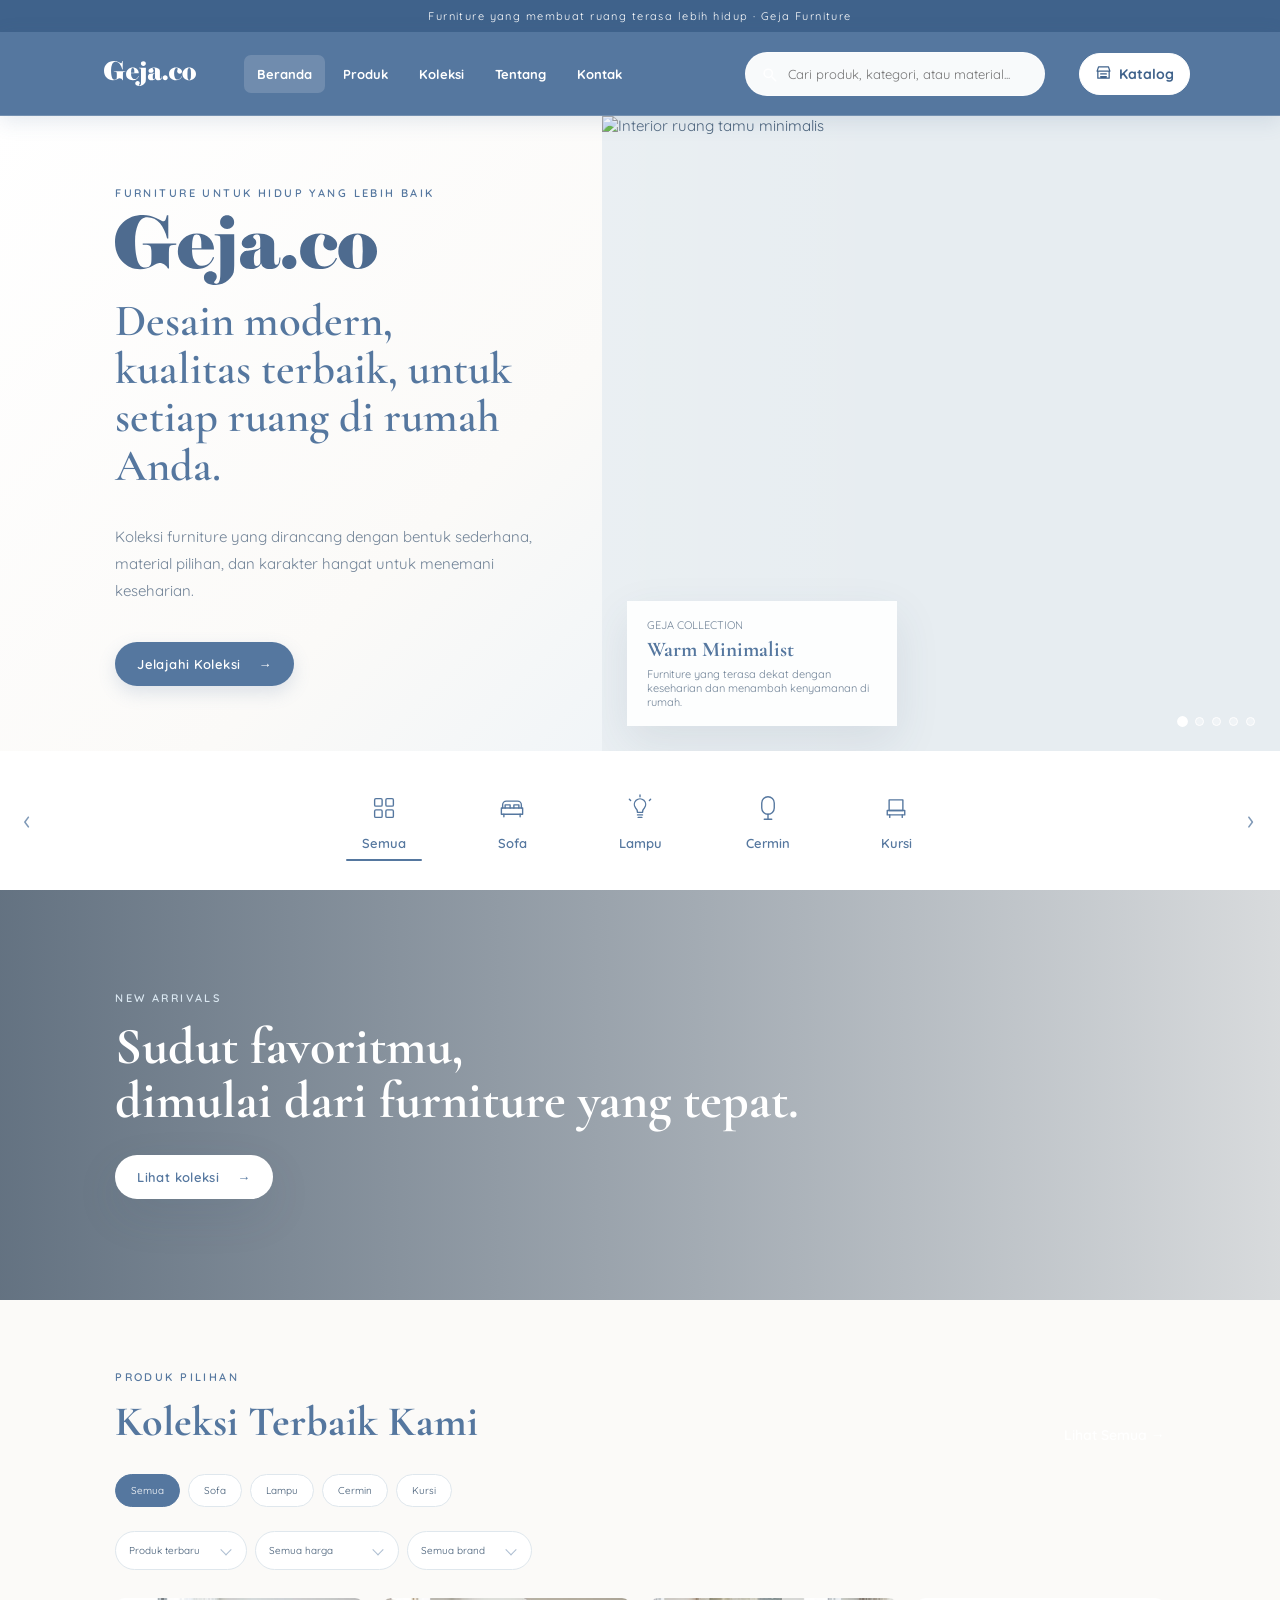
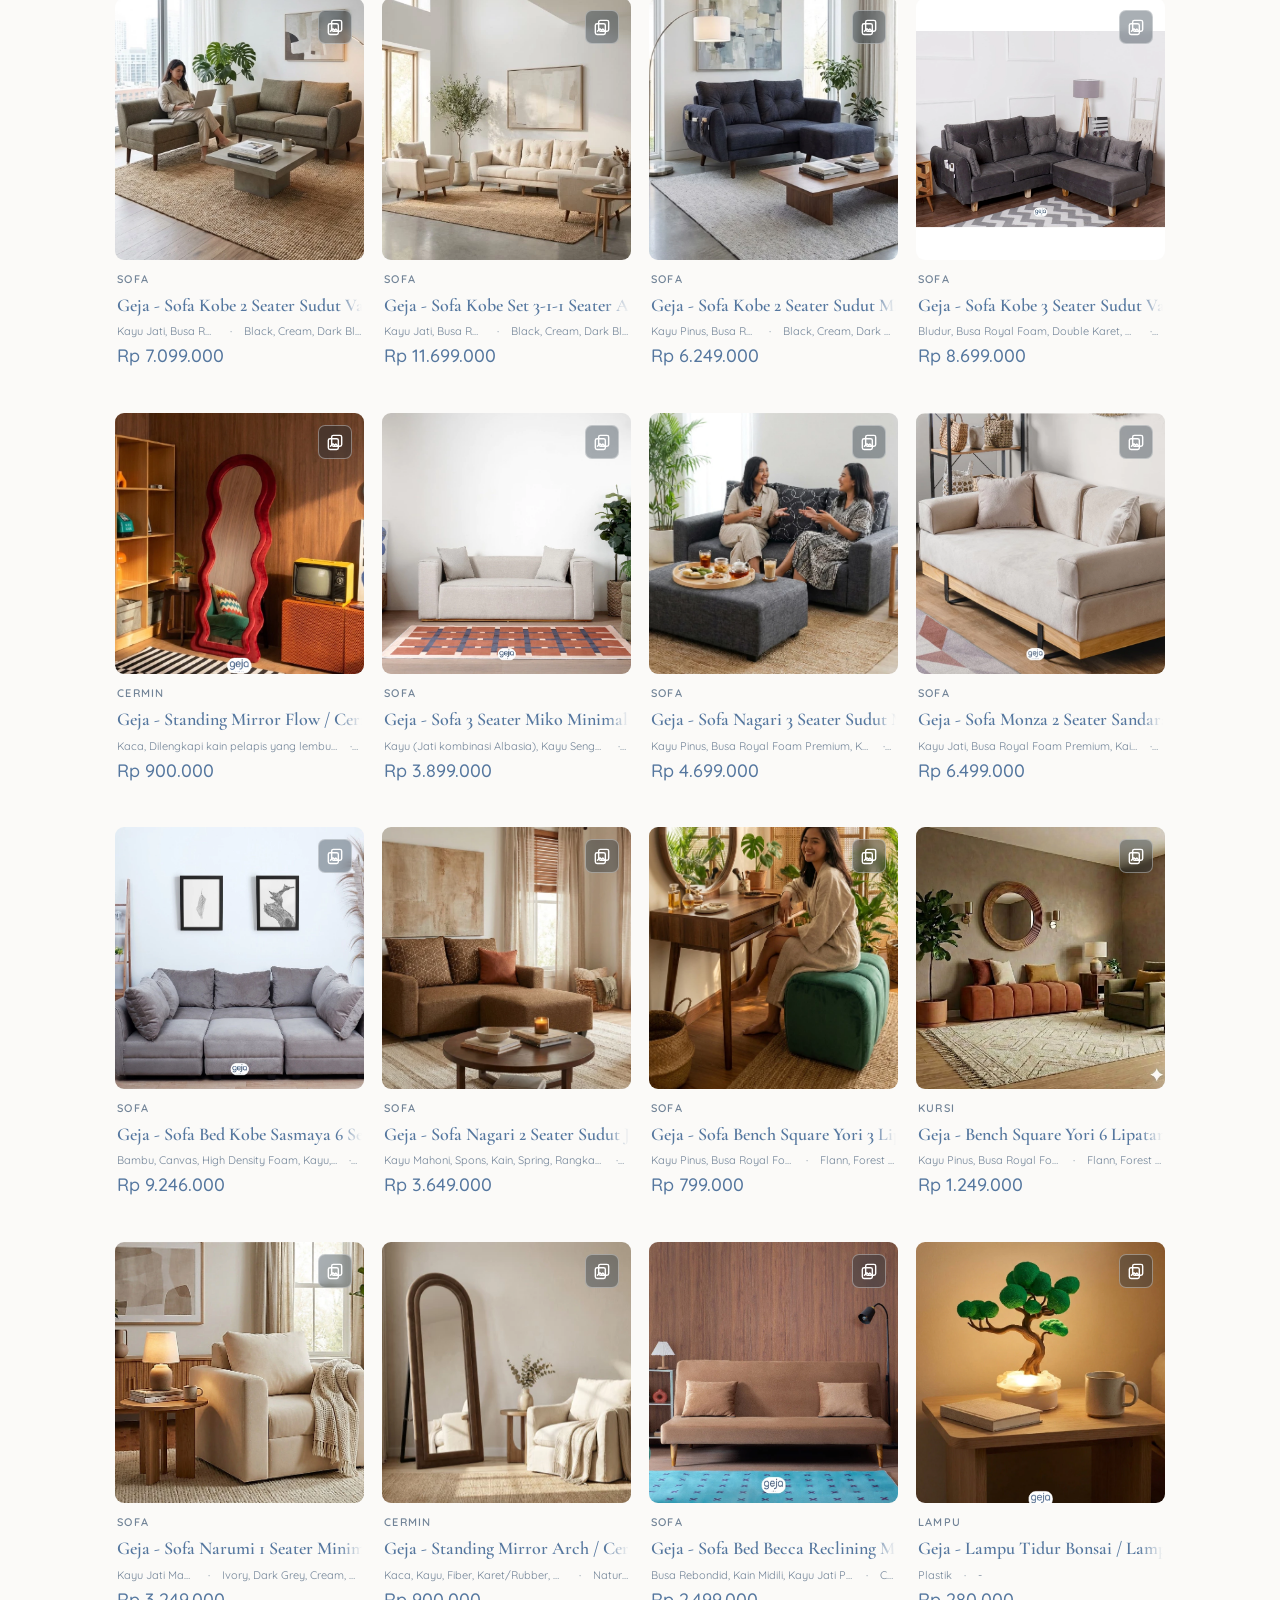
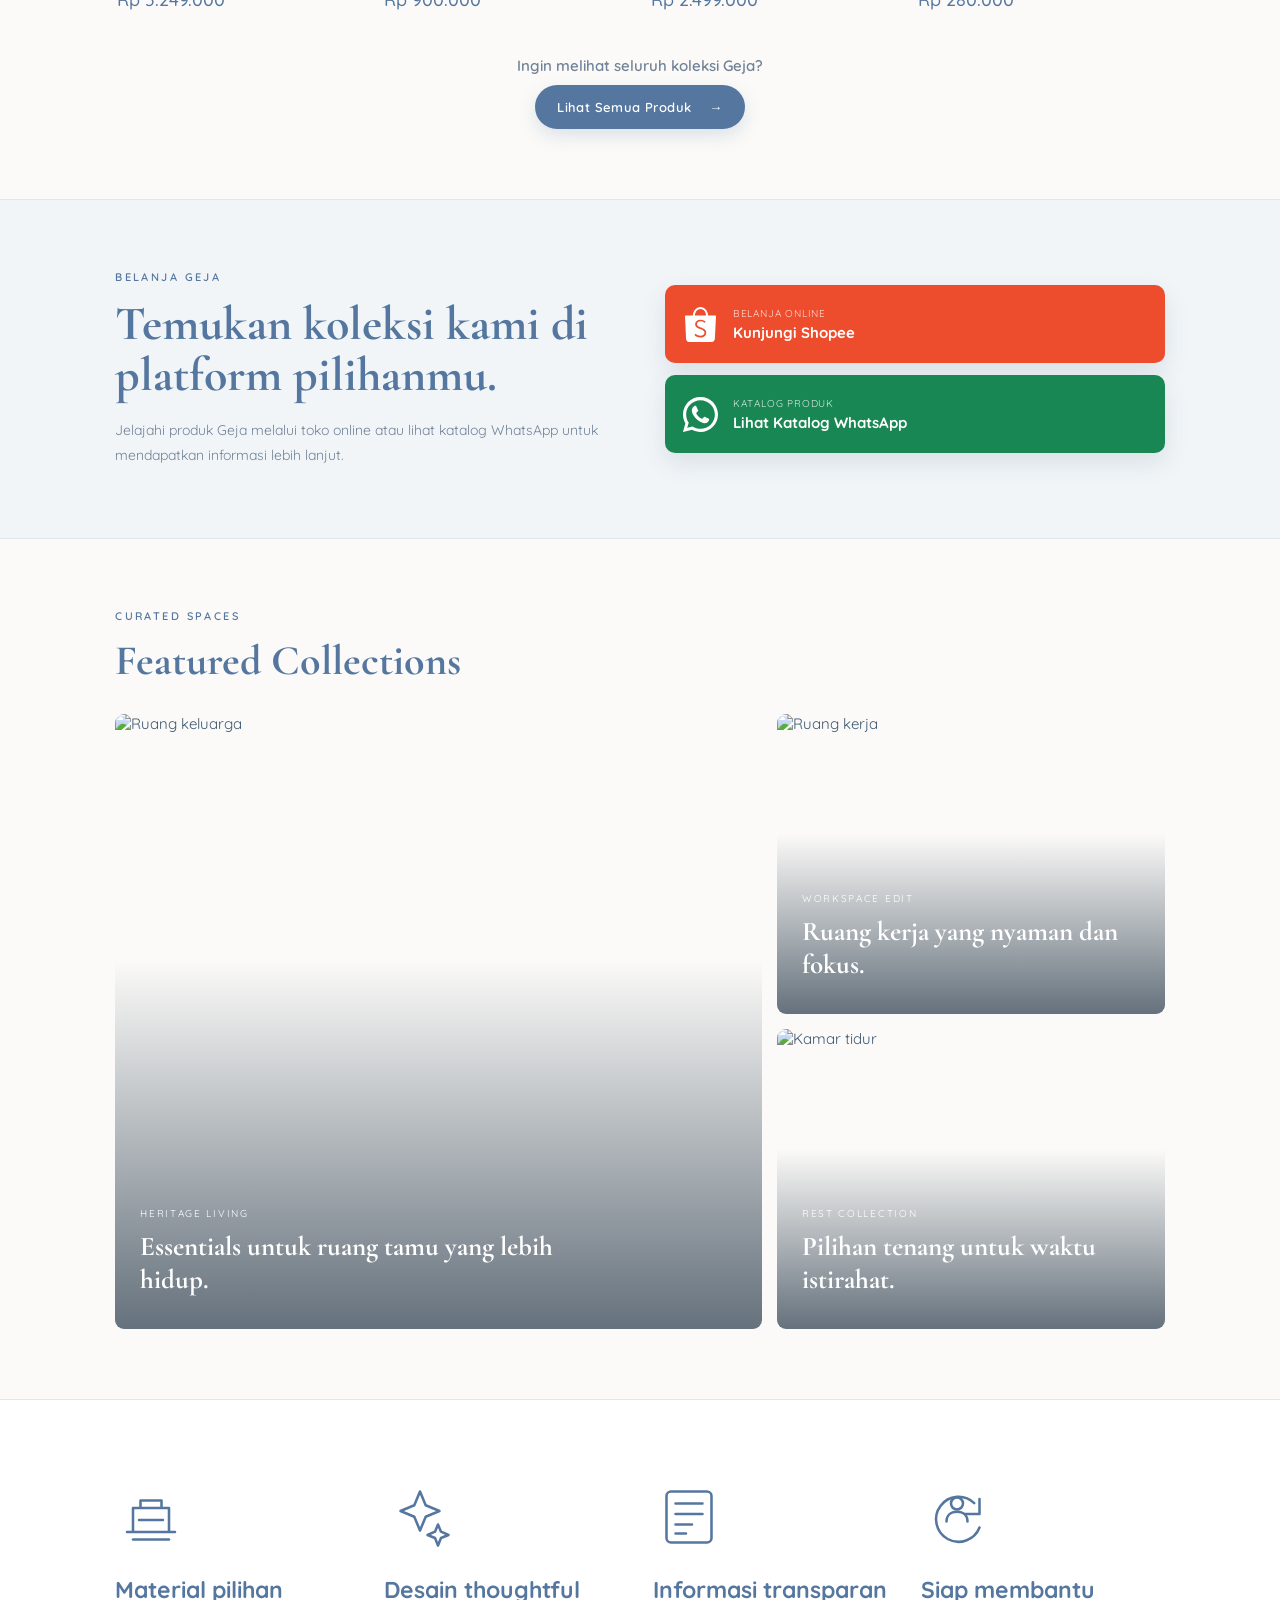
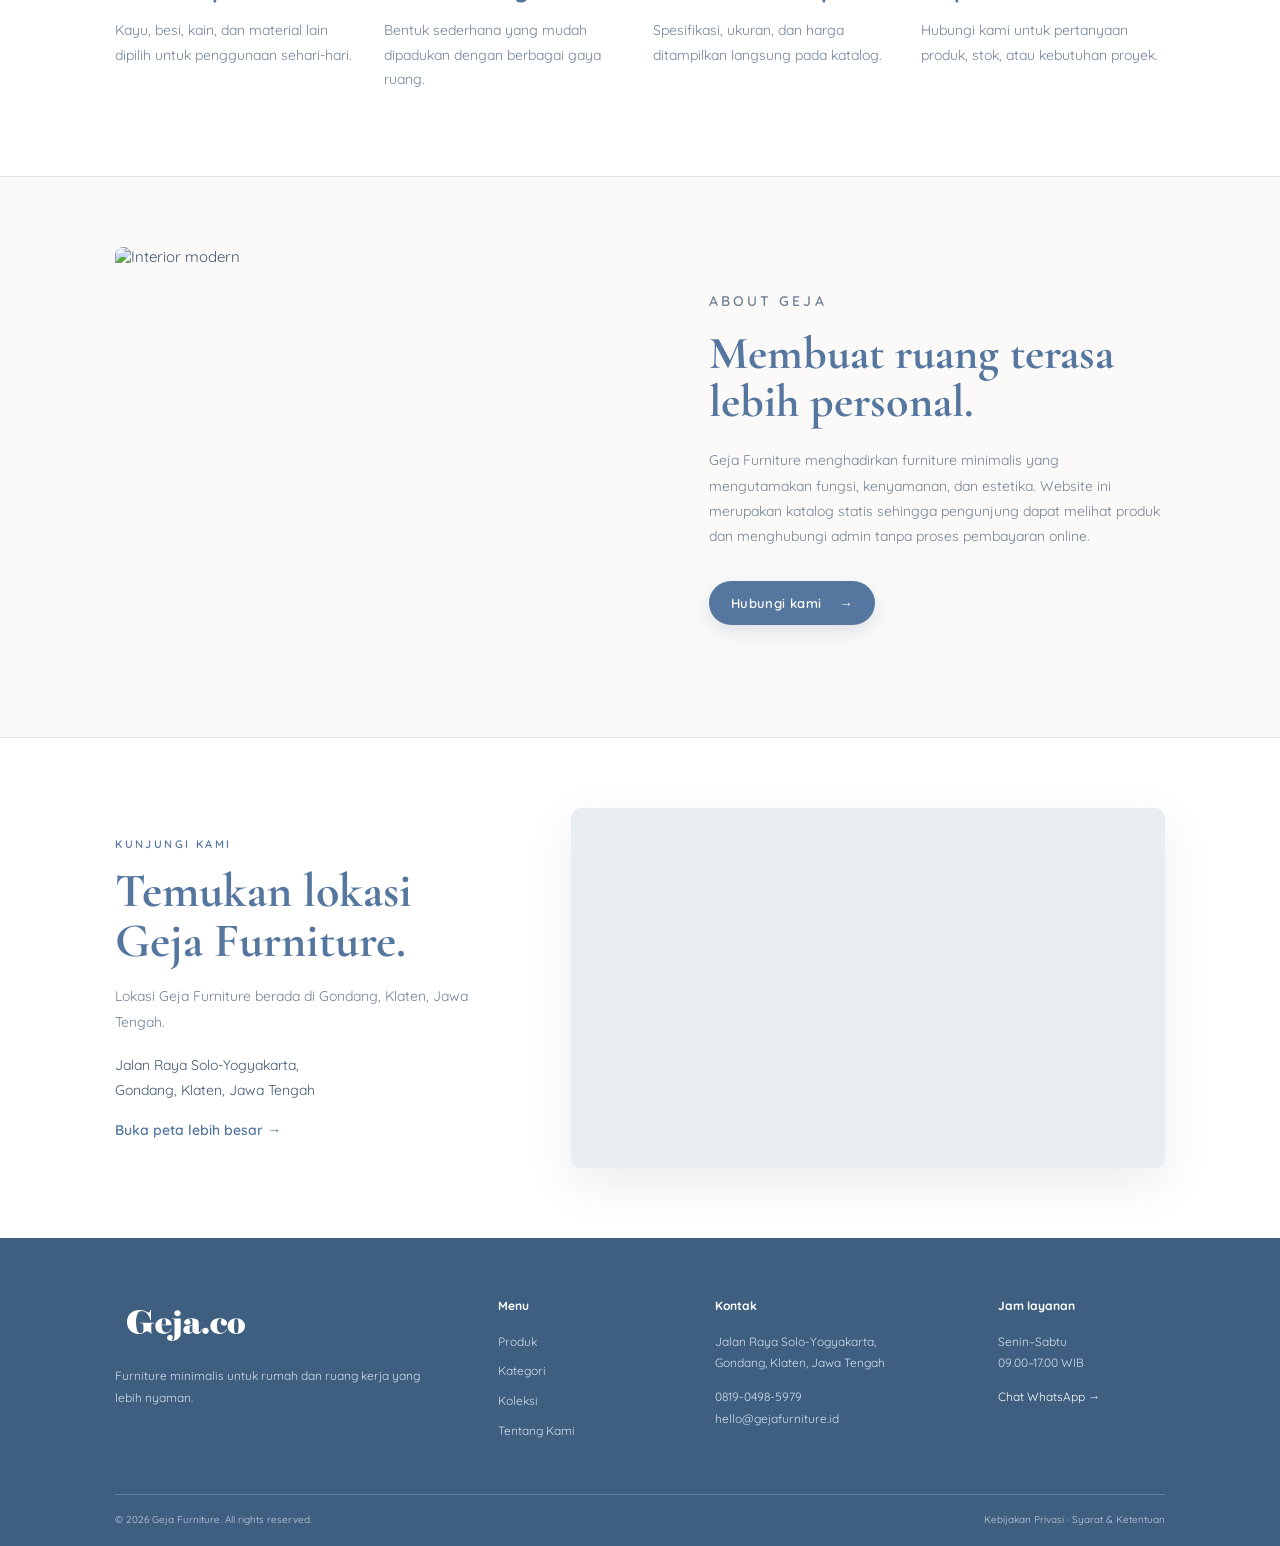
==== commit 6d7f0ba1: "perbaikan di kategori" ====
--- a/index.html
+++ b/index.html
@@ -95,11 +95,13 @@
         <div class="category-track" id="categoryTrack">
           <button class="category-card active" data-filter="Semua" type="button"><span class="category-icon all-icon"><svg viewBox="0 0 48 48" aria-hidden="true"><rect x="9" y="9" width="12" height="12" rx="2"/><rect x="27" y="9" width="12" height="12" rx="2"/><rect x="9" y="27" width="12" height="12" rx="2"/><rect x="27" y="27" width="12" height="12" rx="2"/></svg></span><span>Semua</span></button>
           <button class="category-card" data-filter="Sofa" type="button"><span class="category-icon"><svg viewBox="0 0 48 48" aria-hidden="true"><path d="M9 24v-5a6 6 0 0 1 6-6h18a6 6 0 0 1 6 6v5"/><path d="M7 24h34v10H7z"/><path d="M11 34v4M37 34v4M13 24v-5h8v5M27 24v-5h8v5"/></svg></span><span>Sofa</span></button>
+          <button class="category-card" data-filter="Lampu" type="button"><span class="category-icon"><svg viewBox="0 0 48 48" aria-hidden="true"><path d="M17 24a9 9 0 1 1 14 0c-2 2-3 4-3 7h-8c0-3-1-5-3-7Z"/><path d="M20 35h8M21 39h6M24 6V3M9 12l-2-2M39 12l2-2"/></svg></span><span>Lampu</span></button>
+          <button class="category-card" data-filter="Cermin" type="button"><span class="category-icon"><svg viewBox="0 0 48 48" aria-hidden="true"><rect x="14" y="6" width="20" height="28" rx="10"/><path d="M24 34v7M18 42h12"/></svg></span><span>Cermin</span></button>
           <button class="category-card" data-filter="Kursi" type="button"><span class="category-icon"><svg viewBox="0 0 48 48" aria-hidden="true"><path d="M13 11h22v17H13z"/><path d="M10 28h28v7H10z"/><path d="M14 35v4M34 35v4"/></svg></span><span>Kursi</span></button>
-          <button class="category-card" data-filter="Meja" type="button"><span class="category-icon"><svg viewBox="0 0 48 48" aria-hidden="true"><path d="M7 15h34v7H7zM13 22l-4 18M35 22l4 18"/></svg></span><span>Meja</span></button>
-          <button class="category-card" data-filter="Storage" type="button"><span class="category-icon"><svg viewBox="0 0 48 48" aria-hidden="true"><rect x="9" y="8" width="30" height="32" rx="2"/><path d="M24 8v32M9 24h30M18 16h2M27 16h2M18 32h2M27 32h2"/></svg></span><span>Storage</span></button>
-          <button class="category-card" data-filter="Kamar Tidur" type="button"><span class="category-icon"><svg viewBox="0 0 48 48" aria-hidden="true"><path d="M7 27h34v10H7zM11 27v-7a5 5 0 0 1 5-5h8a5 5 0 0 1 5 5v7"/><path d="M15 15v12M7 37v4M41 37v4"/></svg></span><span>Kamar Tidur</span></button>
-          <button class="category-card" data-filter="Aksesoris" type="button"><span class="category-icon"><svg viewBox="0 0 48 48" aria-hidden="true"><path d="M12 39h24M16 39V22l8-7 8 7v17M19 22h10M24 8v7"/><path d="M19 29h10v10H19z"/></svg></span><span>Aksesoris</span></button>
+          <button class="category-card" data-filter="Meja" type="button" hidden><span class="category-icon"><svg viewBox="0 0 48 48" aria-hidden="true"><path d="M7 15h34v7H7zM13 22l-4 18M35 22l4 18"/></svg></span><span>Meja</span></button>
+          <button class="category-card" data-filter="Storage" type="button" hidden><span class="category-icon"><svg viewBox="0 0 48 48" aria-hidden="true"><rect x="9" y="8" width="30" height="32" rx="2"/><path d="M24 8v32M9 24h30M18 16h2M27 16h2M18 32h2M27 32h2"/></svg></span><span>Storage</span></button>
+          <button class="category-card" data-filter="Kamar Tidur" type="button" hidden><span class="category-icon"><svg viewBox="0 0 48 48" aria-hidden="true"><path d="M7 27h34v10H7zM11 27v-7a5 5 0 0 1 5-5h8a5 5 0 0 1 5 5v7"/><path d="M15 15v12M7 37v4M41 37v4"/></svg></span><span>Kamar Tidur</span></button>
+          <button class="category-card" data-filter="Aksesoris" type="button" hidden><span class="category-icon"><svg viewBox="0 0 48 48" aria-hidden="true"><path d="M12 39h24M16 39V22l8-7 8 7v17M19 22h10M24 8v7"/><path d="M19 29h10v10H19z"/></svg></span><span>Aksesoris</span></button>
         </div>
         <button class="slider-arrow" id="catNext" type="button" aria-label="Kategori berikutnya">›</button>
       </div>
@@ -109,7 +111,7 @@
 
     <section class="products section" id="produk">
       <div class="section-head product-head"><div><p class="eyebrow">PRODUK PILIHAN</p><h2>Koleksi Terbaik Kami</h2></div><a href="katalog.html" class="text-link" id="showAll">Lihat Semua →</a></div>
-      <div class="filters" role="group" aria-label="Filter kategori"><button class="filter active" data-filter="Semua">Semua</button><button class="filter" data-filter="Sofa">Sofa</button><button class="filter" data-filter="Kursi">Kursi</button><button class="filter" data-filter="Meja">Meja</button><button class="filter" data-filter="Storage">Storage</button><button class="filter" data-filter="Kamar Tidur">Kamar Tidur</button><button class="filter" data-filter="Aksesoris">Aksesoris</button></div>
+      <div class="filters" role="group" aria-label="Filter kategori"><button class="filter active" data-filter="Semua">Semua</button><button class="filter" data-filter="Sofa">Sofa</button><button class="filter" data-filter="Lampu">Lampu</button><button class="filter" data-filter="Cermin">Cermin</button><button class="filter" data-filter="Kursi">Kursi</button><button class="filter" data-filter="Meja" hidden>Meja</button><button class="filter" data-filter="Storage" hidden>Storage</button><button class="filter" data-filter="Kamar Tidur" hidden>Kamar Tidur</button><button class="filter" data-filter="Aksesoris" hidden>Aksesoris</button></div>
       <div class="toolbar">
         <div class="selects"><label><span class="sr-only">Urutkan</span><select id="sort"><option value="latest" selected>Produk terbaru</option><option value="price-low">Harga terendah</option><option value="price-high">Harga tertinggi</option><option value="name">Nama A–Z</option></select></label><label><span class="sr-only">Rentang harga</span><select id="priceRange"><option value="all">Semua harga</option><option value="under2">Di bawah Rp2 juta</option><option value="2to5">Rp2–5 juta</option><option value="over5">Di atas Rp5 juta</option></select></label><label><span class="sr-only">Brand</span><select id="brandFilter"><option value="all">Semua brand</option><option value="Geja Furniture">Geja Furniture</option></select></label></div>
       </div>
